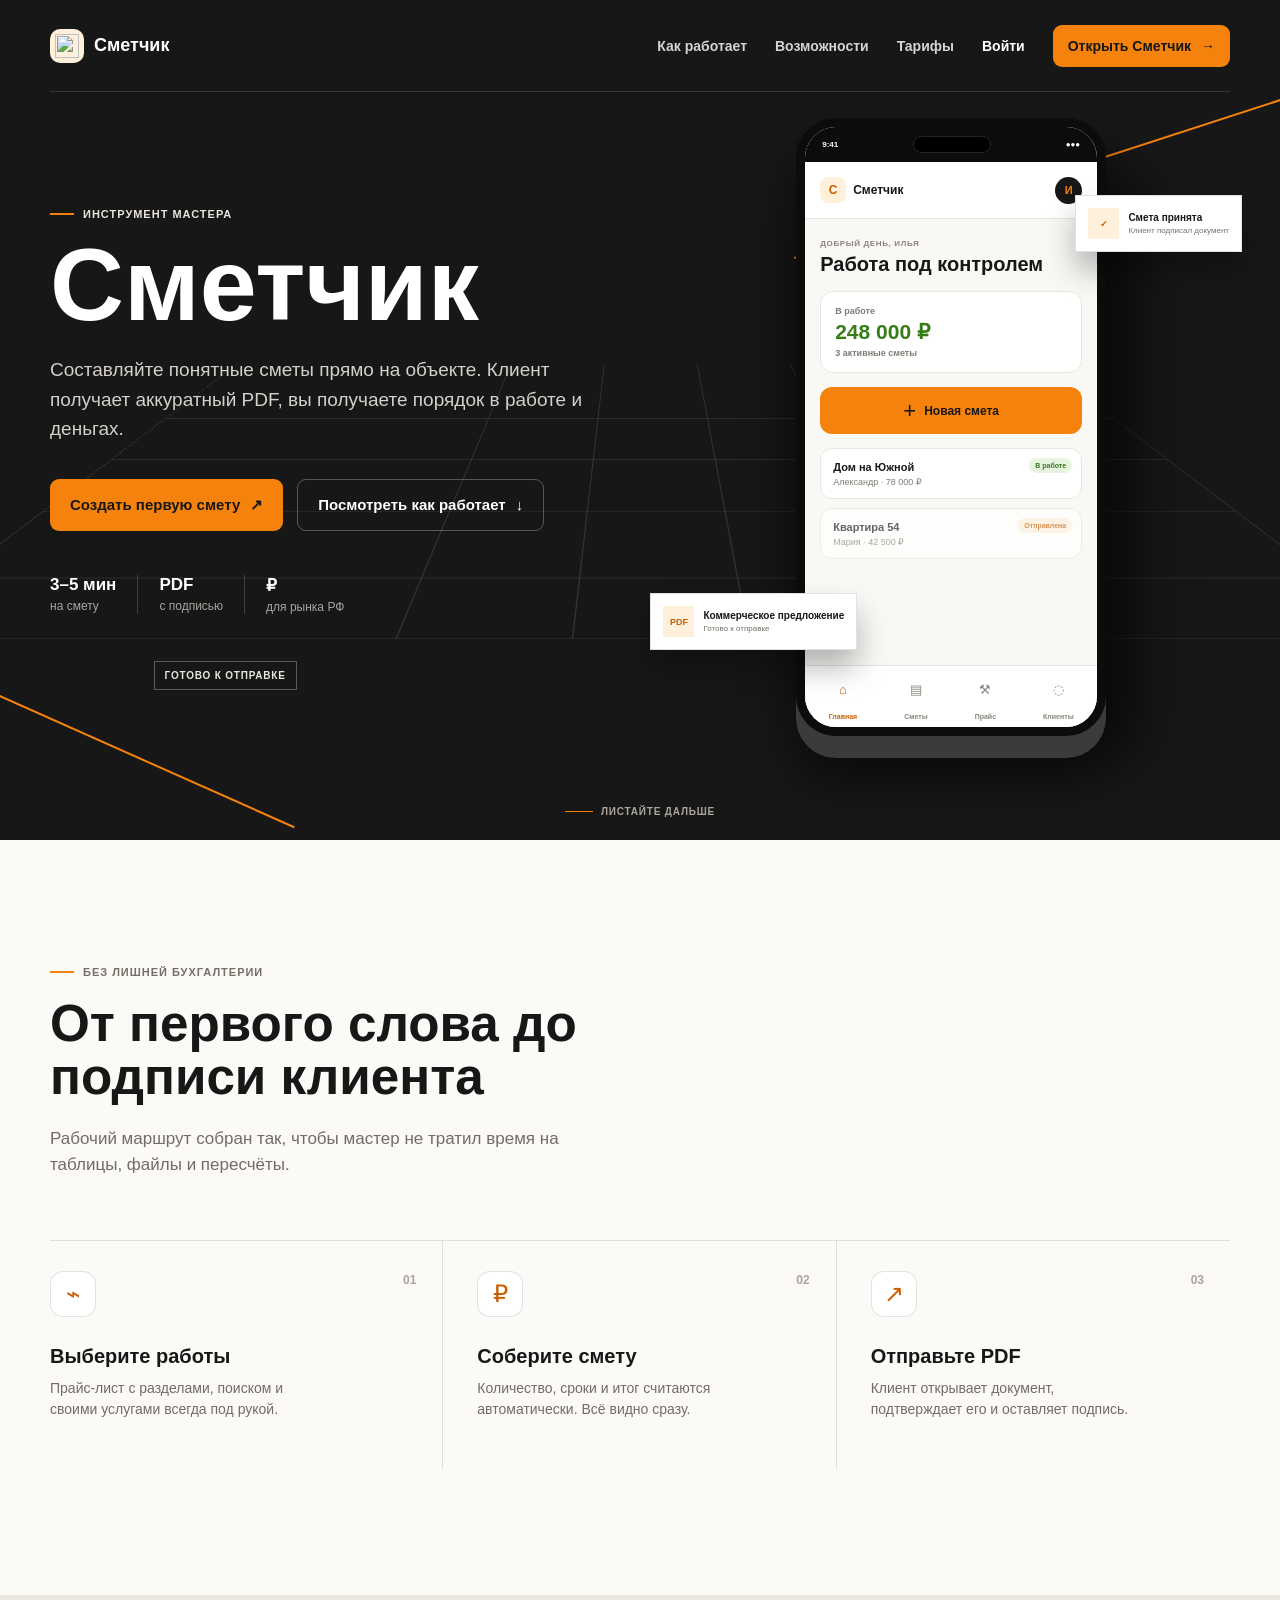
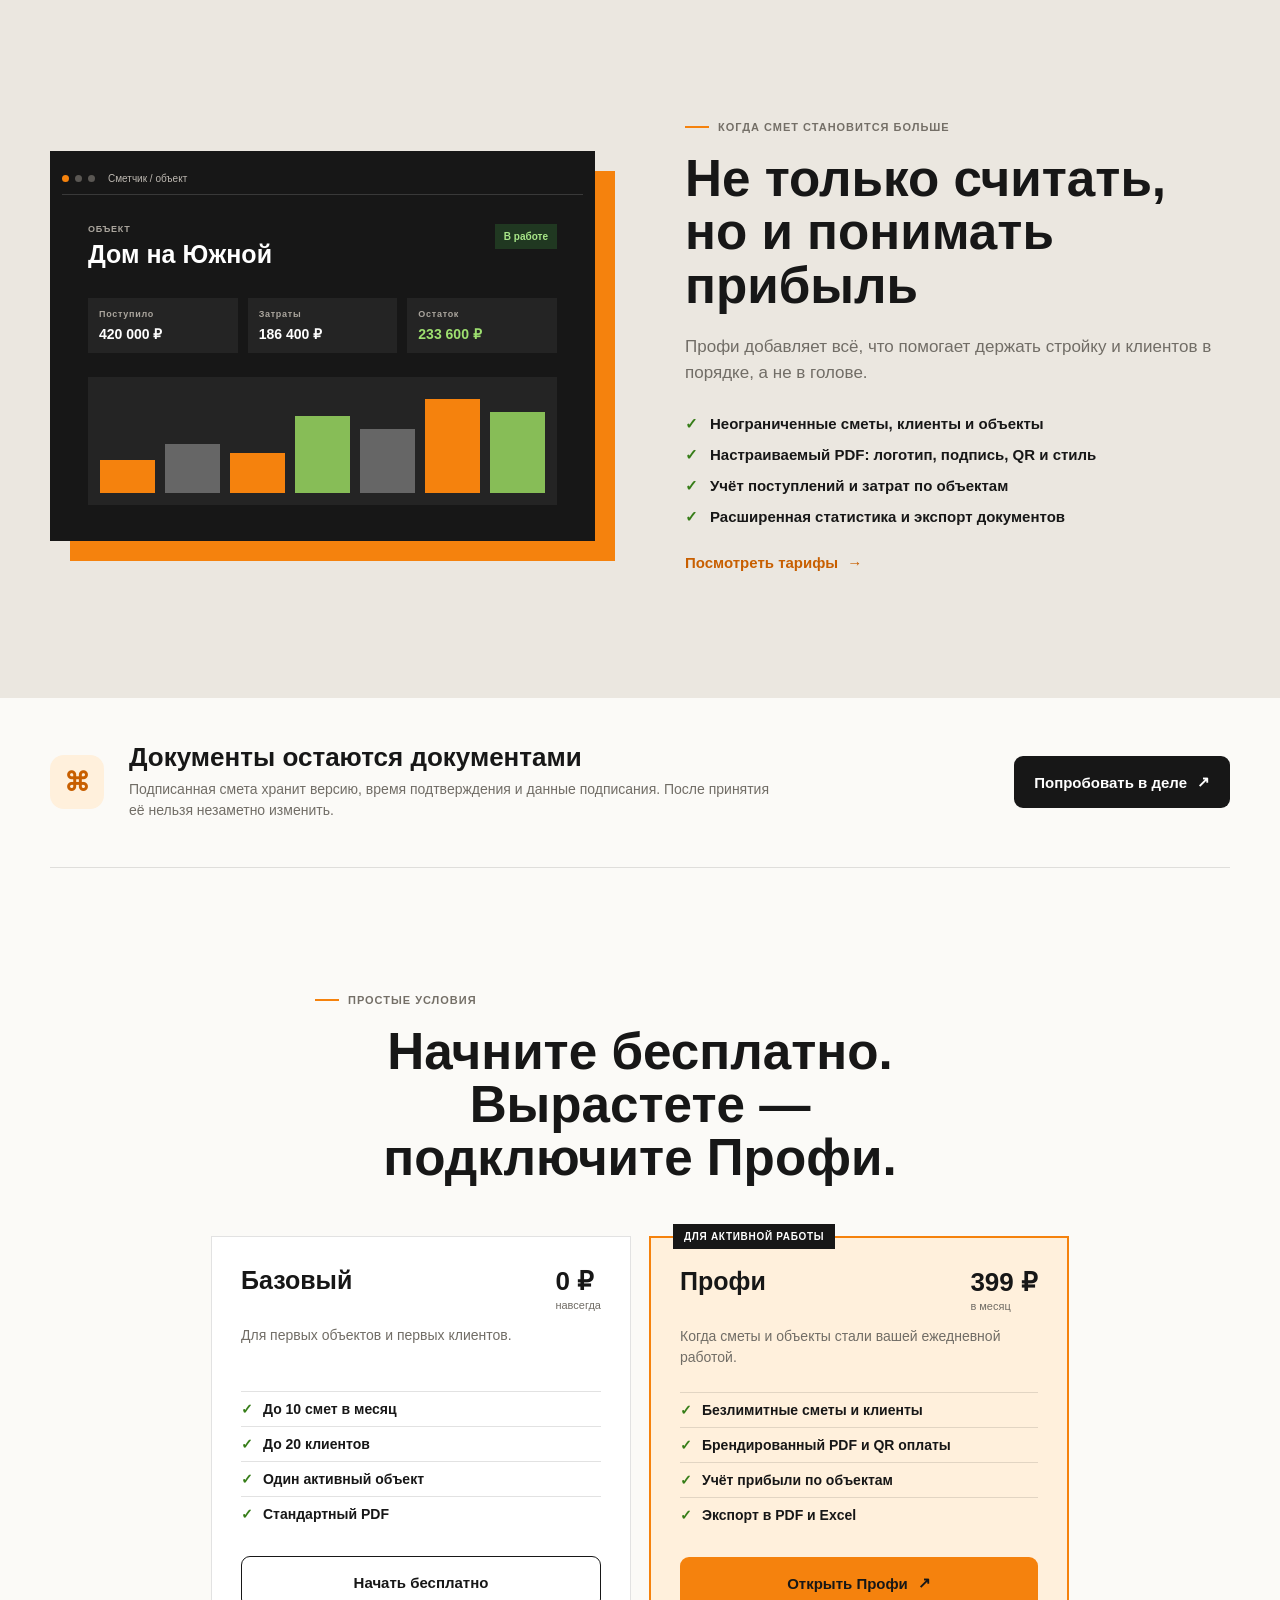
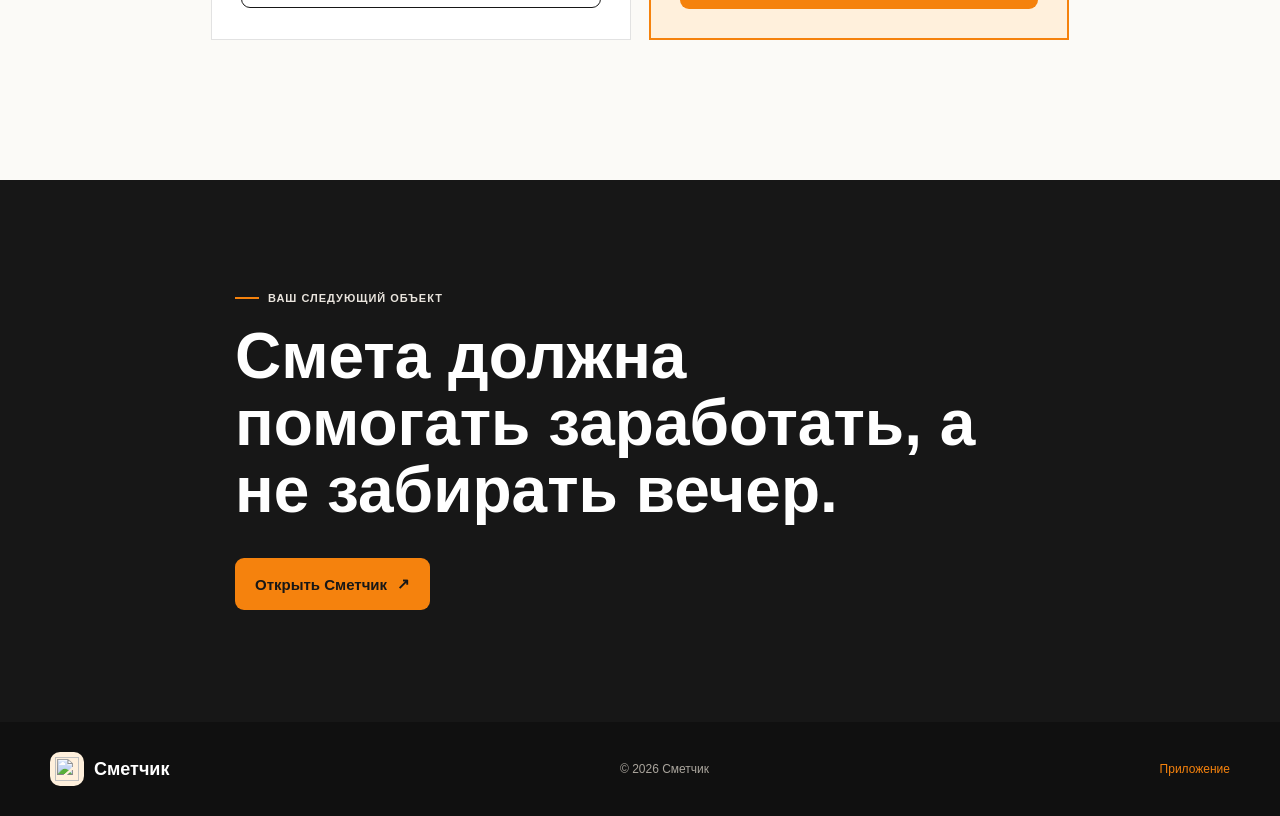
==== marketing/index.html @ e9ace60b "Добавил админку, промокоды и сайт-витрину" ====
<!DOCTYPE html>
<html lang="ru">
  <head>
    <meta charset="utf-8">
    <meta name="viewport" content="width=device-width, initial-scale=1">
    <meta
      name="description"
      content="Сметчик - быстрые профессиональные сметы для мастеров и строительных команд."
    >
    <meta name="theme-color" content="#171717">
    <title>Сметчик - смета за пару минут</title>
    <link
      rel="icon"
      href="assets/brand/smetchik_icon.svg"
      type="image/svg+xml"
    >
    <link rel="stylesheet" href="styles.css">
  </head>
  <body>
    <main>
      <section class="hero" id="top">
        <nav class="nav container" aria-label="Основная навигация">
          <a class="brand" href="#top" aria-label="Сметчик">
            <span class="brand-mark"
              ><img src="assets/brand/smetchik_icon.svg" alt=""
            ></span>
            <span>Сметчик</span>
          </a>
          <button
            class="menu-button"
            type="button"
            aria-expanded="false"
            aria-controls="nav-links"
          >
            <span></span><span></span>
            <span class="visually-hidden">Открыть меню</span>
          </button>
          <div class="nav-links" id="nav-links">
            <a href="#workflow">Как работает</a>
            <a href="#pro">Возможности</a>
            <a href="#tariffs">Тарифы</a>
            <a class="nav-login" href="https://smetchik.pages.dev">Войти</a>
            <a class="nav-cta" href="https://smetchik.pages.dev"
              >Открыть Сметчик <span aria-hidden="true">→</span></a
            >
          </div>
        </nav>

        <div class="hero-scene" aria-hidden="true">
          <div class="scene-grid"></div>
          <div class="measure-line measure-line-one"></div>
          <div class="measure-line measure-line-two"></div>
          <div class="scene-label label-one">объект · 12:40</div>
          <div class="scene-label label-two">готово к отправке</div>
        </div>

        <div class="container hero-content">
          <div class="hero-copy reveal">
            <p class="eyebrow"><span></span> Инструмент мастера</p>
            <h1>Сметчик</h1>
            <p class="hero-lead">
              Составляйте понятные сметы прямо на объекте. Клиент получает
              аккуратный PDF, вы получаете порядок в работе и деньгах.
            </p>
            <div class="hero-actions">
              <a class="button button-primary" href="https://smetchik.pages.dev"
                >Создать первую смету <span aria-hidden="true">↗</span></a
              >
              <a class="button button-quiet" href="#workflow"
                >Посмотреть как работает <span aria-hidden="true">↓</span></a
              >
            </div>
            <div class="hero-proof">
              <div><strong>3–5 мин</strong><span>на смету</span></div>
              <div><strong>PDF</strong><span>с подписью</span></div>
              <div><strong>₽</strong><span>для рынка РФ</span></div>
            </div>
          </div>

          <div class="hero-product reveal" data-depth="8">
            <div class="device-shadow"></div>
            <div class="phone">
              <div class="phone-top">
                <span>9:41</span><span class="phone-island"></span
                ><span>●●●</span>
              </div>
              <div class="app-top">
                <span class="app-logo">С</span><span>Сметчик</span
                ><span class="avatar">И</span>
              </div>
              <div class="app-body">
                <p class="tiny-kicker">ДОБРЫЙ ДЕНЬ, ИЛЬЯ</p>
                <h2>Работа под контролем</h2>
                <div class="dashboard-number">
                  <span>В работе</span><strong>248 000 ₽</strong
                  ><small>3 активные сметы</small>
                </div>
                <div class="new-estimate">
                  <span>+</span><strong>Новая смета</strong>
                </div>
                <div class="estimate-card">
                  <span class="tag tag-work">В работе</span
                  ><strong>Дом на Южной</strong
                  ><small>Александр · 78 000 ₽</small>
                </div>
                <div class="estimate-card muted">
                  <span class="tag tag-sent">Отправлена</span
                  ><strong>Квартира 54</strong><small>Мария · 42 500 ₽</small>
                </div>
              </div>
              <div class="app-nav">
                <span class="active">⌂<small>Главная</small></span
                ><span>▤<small>Сметы</small></span
                ><span>⚒<small>Прайс</small></span
                ><span>◌<small>Клиенты</small></span>
              </div>
            </div>
            <div class="floating-card card-approved">
              <span>✓</span>
              <div>
                <b>Смета принята</b><small>Клиент подписал документ</small>
              </div>
            </div>
            <div class="floating-card card-pdf">
              <span>PDF</span>
              <div>
                <b>Коммерческое предложение</b><small>Готово к отправке</small>
              </div>
            </div>
          </div>
        </div>
        <a class="hero-scroll" href="#workflow"><span></span>Листайте дальше</a>
      </section>

      <section class="workflow section" id="workflow">
        <div class="container">
          <div class="section-head reveal">
            <p class="eyebrow eyebrow-dark">
              <span></span> Без лишней бухгалтерии
            </p>
            <h2>От первого слова до подписи клиента</h2>
            <p>
              Рабочий маршрут собран так, чтобы мастер не тратил время на
              таблицы, файлы и пересчёты.
            </p>
          </div>
          <div class="workflow-grid">
            <article class="workflow-item reveal">
              <span class="step">01</span>
              <span class="workflow-icon">⌁</span>
              <h3>Выберите работы</h3>
              <p>
                Прайс-лист с разделами, поиском и своими услугами всегда под
                рукой.
              </p>
            </article>
            <article class="workflow-item reveal">
              <span class="step">02</span>
              <span class="workflow-icon">₽</span>
              <h3>Соберите смету</h3>
              <p>
                Количество, сроки и итог считаются автоматически. Всё видно
                сразу.
              </p>
            </article>
            <article class="workflow-item reveal">
              <span class="step">03</span>
              <span class="workflow-icon">↗</span>
              <h3>Отправьте PDF</h3>
              <p>
                Клиент открывает документ, подтверждает его и оставляет подпись.
              </p>
            </article>
          </div>
        </div>
      </section>

      <section class="pro section" id="pro">
        <div class="container pro-layout">
          <div class="pro-console reveal">
            <div class="console-bar">
              <i></i><i></i><i></i><span>Сметчик / объект</span>
            </div>
            <div class="console-body">
              <div class="console-title">
                <div><small>ОБЪЕКТ</small><b>Дом на Южной</b></div>
                <span class="status-pill">В работе</span>
              </div>
              <div class="finance-row">
                <div><small>Поступило</small><b>420 000 ₽</b></div>
                <div><small>Затраты</small><b>186 400 ₽</b></div>
                <div><small>Остаток</small><b class="green">233 600 ₽</b></div>
              </div>
              <div class="console-chart">
                <span class="chart-bar-1"></span><span class="chart-bar-2"></span
                ><span class="chart-bar-3"></span><span class="chart-bar-4"></span
                ><span class="chart-bar-5"></span><span class="chart-bar-6"></span
                ><span class="chart-bar-7"></span>
              </div>
            </div>
          </div>
          <div class="pro-copy reveal">
            <p class="eyebrow eyebrow-dark">
              <span></span> Когда смет становится больше
            </p>
            <h2>Не только считать, но и понимать прибыль</h2>
            <p>
              Профи добавляет всё, что помогает держать стройку и клиентов в
              порядке, а не в голове.
            </p>
            <ul class="feature-list">
              <li><span>✓</span> Неограниченные сметы, клиенты и объекты</li>
              <li>
                <span>✓</span> Настраиваемый PDF: логотип, подпись, QR и стиль
              </li>
              <li><span>✓</span> Учёт поступлений и затрат по объектам</li>
              <li>
                <span>✓</span> Расширенная статистика и экспорт документов
              </li>
            </ul>
            <a class="text-link" href="#tariffs"
              >Посмотреть тарифы <span>→</span></a
            >
          </div>
        </div>
      </section>

      <section class="security section">
        <div class="container security-band reveal">
          <div class="security-icon">⌘</div>
          <div>
            <h2>Документы остаются документами</h2>
            <p>
              Подписанная смета хранит версию, время подтверждения и данные
              подписания. После принятия её нельзя незаметно изменить.
            </p>
          </div>
          <a class="button button-dark" href="https://smetchik.pages.dev"
            >Попробовать в деле <span>↗</span></a
          >
        </div>
      </section>

      <section class="tariffs section" id="tariffs">
        <div class="container">
          <div class="section-head center reveal">
            <p class="eyebrow eyebrow-dark"><span></span> Простые условия</p>
            <h2>Начните бесплатно. Вырастете — подключите Профи.</h2>
          </div>
          <div class="tariff-grid">
            <article class="tariff-card reveal">
              <div class="tariff-top">
                <span>Базовый</span><b>0 ₽</b><small>навсегда</small>
              </div>
              <p>Для первых объектов и первых клиентов.</p>
              <ul>
                <li>До 10 смет в месяц</li>
                <li>До 20 клиентов</li>
                <li>Один активный объект</li>
                <li>Стандартный PDF</li>
              </ul>
              <a class="button button-outline" href="https://smetchik.pages.dev"
                >Начать бесплатно</a
              >
            </article>
            <article class="tariff-card tariff-pro reveal">
              <div class="tariff-badge">Для активной работы</div>
              <div class="tariff-top">
                <span>Профи</span><b>399 ₽</b><small>в месяц</small>
              </div>
              <p>Когда сметы и объекты стали вашей ежедневной работой.</p>
              <ul>
                <li>Безлимитные сметы и клиенты</li>
                <li>Брендированный PDF и QR оплаты</li>
                <li>Учёт прибыли по объектам</li>
                <li>Экспорт в PDF и Excel</li>
              </ul>
              <a class="button button-primary" href="https://smetchik.pages.dev"
                >Открыть Профи <span>↗</span></a
              >
            </article>
          </div>
        </div>
      </section>

      <section class="final-cta section">
        <div class="container final-inner reveal">
          <p class="eyebrow"><span></span> Ваш следующий объект</p>
          <h2>Смета должна помогать заработать, а не забирать вечер.</h2>
          <a class="button button-primary" href="https://smetchik.pages.dev"
            >Открыть Сметчик <span>↗</span></a
          >
        </div>
      </section>
    </main>
    <footer class="footer">
      <div class="container footer-inner">
        <a class="brand" href="#top"
          ><span class="brand-mark"
            ><img src="assets/brand/smetchik_icon.svg" alt=""></span
          ><span>Сметчик</span></a
        ><span>© <span id="year"></span> Сметчик</span
        ><a href="https://smetchik.pages.dev">Приложение</a>
      </div>
    </footer>
    <script src="app.js"></script>
  </body>
</html>
---- marketing/styles.css ----
@font-face {
  font-family: Inter;
  src: url("assets/fonts/Inter-Regular.ttf") format("truetype");
  font-weight: 400;
  font-style: normal;
  font-display: swap;
}
@font-face {
  font-family: Inter;
  src: url("assets/fonts/Inter-SemiBold.ttf") format("truetype");
  font-weight: 600;
  font-style: normal;
  font-display: swap;
}
@font-face {
  font-family: Inter;
  src: url("assets/fonts/Inter-ExtraBold.ttf") format("truetype");
  font-weight: 800;
  font-style: normal;
  font-display: swap;
}
@font-face {
  font-family: Inter;
  src: url("assets/fonts/Inter-Black.ttf") format("truetype");
  font-weight: 900;
  font-style: normal;
  font-display: swap;
}
:root {
  --ink: #171717;
  --ink-soft: #272727;
  --orange: #f5820d;
  --orange-deep: #c85f00;
  --sand: #fff0dc;
  --paper: #fbfaf7;
  --line: rgba(23, 23, 23, 0.12);
  --muted: #716d66;
  --green: #367d18;
  --white: #fff;
  --max: 1180px;
}
* {
  box-sizing: border-box;
}
html {
  scroll-behavior: smooth;
}
body {
  margin: 0;
  background: var(--paper);
  color: var(--ink);
  font-family: Inter, Arial, sans-serif;
  letter-spacing: 0;
}
a {
  color: inherit;
  text-decoration: none;
}
button {
  font: inherit;
}
.container {
  width: min(calc(100% - 48px), var(--max));
  margin: 0 auto;
}
.hero {
  position: relative;
  min-height: 840px;
  overflow: hidden;
  background: var(--ink);
  color: var(--white);
  isolation: isolate;
}
.nav {
  height: 92px;
  display: flex;
  align-items: center;
  justify-content: space-between;
  position: relative;
  z-index: 5;
  border-bottom: 1px solid rgba(255, 255, 255, 0.14);
}
.brand {
  display: flex;
  align-items: center;
  gap: 10px;
  font-weight: 800;
  font-size: 18px;
}
.brand-mark {
  display: grid;
  place-items: center;
  width: 34px;
  height: 34px;
  background: var(--sand);
  border-radius: 10px;
}
.brand-mark img {
  width: 24px;
  height: 24px;
}
.nav-links {
  display: flex;
  align-items: center;
  gap: 28px;
  font-size: 14px;
  font-weight: 600;
  color: #d6d4d0;
}
.nav-links > a:not(.nav-cta):not(.nav-login) {
  transition: color 0.2s;
}
.nav-links > a:not(.nav-cta):not(.nav-login):hover {
  color: var(--orange);
}
.nav-login {
  color: var(--white);
}
.nav-cta,
.button {
  display: inline-flex;
  align-items: center;
  justify-content: center;
  gap: 10px;
  border-radius: 9px;
  font-weight: 800;
  transition:
    transform 0.2s ease,
    background-color 0.2s ease,
    color 0.2s ease;
}
.nav-cta {
  min-height: 42px;
  padding: 0 15px;
  background: var(--orange);
  color: var(--ink);
}
.nav-cta:hover,
.button:hover {
  transform: translateY(-2px);
}
.menu-button {
  display: none;
  background: transparent;
  border: 0;
  color: #fff;
  padding: 8px;
}
.menu-button span:not(.visually-hidden) {
  display: block;
  width: 22px;
  height: 2px;
  margin: 5px;
  background: #fff;
}
.hero-scene {
  position: absolute;
  inset: 92px 0 0;
  overflow: hidden;
  pointer-events: none;
}
.scene-grid {
  position: absolute;
  inset: 12% 8%;
  border: 1px solid rgba(255, 255, 255, 0.12);
  transform: perspective(800px) rotateX(63deg) translateY(-3%);
}
.scene-grid:before,
.scene-grid:after {
  position: absolute;
  content: "";
  background: rgba(255, 255, 255, 0.12);
}
.scene-grid:before {
  top: 0;
  bottom: 0;
  left: 34%;
  width: 1px;
  box-shadow:
    124px 0 0 rgba(255, 255, 255, 0.12),
    248px 0 0 rgba(255, 255, 255, 0.12),
    372px 0 0 rgba(255, 255, 255, 0.12),
    496px 0 0 rgba(255, 255, 255, 0.12);
}
.scene-grid:after {
  top: 32%;
  right: 0;
  left: 0;
  height: 1px;
  box-shadow:
    0 104px 0 rgba(255, 255, 255, 0.12),
    0 208px 0 rgba(255, 255, 255, 0.12),
    0 312px 0 rgba(255, 255, 255, 0.12);
}
.measure-line {
  position: absolute;
  background: var(--orange);
  height: 2px;
  transform-origin: left center;
}
.measure-line-one {
  top: 22%;
  right: -5%;
  width: 43%;
  transform: rotate(-18deg);
}
.measure-line-two {
  bottom: 26%;
  left: -9%;
  width: 35%;
  transform: rotate(24deg);
}
.scene-label {
  position: absolute;
  border: 1px solid rgba(255, 255, 255, 0.28);
  font-size: 10px;
  font-weight: 800;
  text-transform: uppercase;
  letter-spacing: 0.08em;
  color: #e9e6df;
  padding: 8px 10px;
}
.label-one {
  top: 18%;
  right: 16%;
}
.label-two {
  bottom: 20%;
  left: 12%;
}
.hero-content {
  min-height: 670px;
  display: grid;
  grid-template-columns: 1.02fr 0.98fr;
  gap: 42px;
  align-items: center;
  position: relative;
  z-index: 2;
}
.hero-copy {
  padding: 68px 0 100px;
}
.eyebrow {
  display: flex;
  align-items: center;
  gap: 9px;
  margin: 0 0 19px;
  text-transform: uppercase;
  font-weight: 800;
  letter-spacing: 0.09em;
  font-size: 11px;
  color: #e9e4dd;
}
.eyebrow span {
  display: block;
  width: 24px;
  height: 2px;
  background: var(--orange);
}
.hero h1 {
  font-size: clamp(58px, 8vw, 112px);
  line-height: 0.9;
  letter-spacing: 0;
  margin: 0 0 24px;
  font-weight: 900;
}
.hero-lead {
  max-width: 548px;
  color: #d4d0ca;
  line-height: 1.55;
  font-size: 19px;
  margin: 0;
}
.hero-actions {
  display: flex;
  flex-wrap: wrap;
  gap: 14px;
  margin: 35px 0 44px;
}
.button {
  min-height: 52px;
  padding: 0 20px;
  font-size: 15px;
}
.button-primary {
  background: var(--orange);
  color: var(--ink);
}
.button-quiet {
  border: 1px solid rgba(255, 255, 255, 0.28);
  color: #fff;
}
.hero-proof {
  display: flex;
  gap: 0;
}
.hero-proof > div {
  padding: 0 21px;
  border-left: 1px solid rgba(255, 255, 255, 0.18);
  display: flex;
  flex-direction: column;
  gap: 4px;
}
.hero-proof > div:first-child {
  padding-left: 0;
  border: 0;
}
.hero-proof strong {
  font-size: 17px;
}
.hero-proof span {
  font-size: 12px;
  color: #a9a59f;
}
.hero-product {
  position: relative;
  align-self: center;
  height: 630px;
  display: grid;
  place-items: center;
  transform: rotate(-3deg);
}
.device-shadow {
  position: absolute;
  width: 320px;
  height: 580px;
  background: #000;
  filter: blur(30px);
  opacity: 0.5;
  transform: translate(28px, 34px);
}
.phone {
  position: relative;
  width: 310px;
  height: 618px;
  overflow: hidden;
  background: #f9f8f5;
  border: 9px solid #0c0c0c;
  border-radius: 40px;
  box-shadow:
    0 22px 0 #3b3b3b,
    0 42px 55px rgba(0, 0, 0, 0.48);
  color: var(--ink);
  z-index: 1;
}
.phone-top {
  height: 35px;
  background: #0c0c0c;
  color: #fff;
  display: flex;
  justify-content: space-between;
  align-items: center;
  padding: 0 17px;
  font-size: 8px;
  font-weight: 800;
}
.phone-island {
  width: 78px;
  height: 17px;
  border-radius: 50px;
  background: #000;
  border: 1px solid #262626;
}
.app-top {
  height: 57px;
  display: flex;
  align-items: center;
  gap: 7px;
  padding: 0 15px;
  background: #fff;
  border-bottom: 1px solid #e7e4df;
  font-size: 12px;
  font-weight: 800;
}
.app-logo {
  display: grid;
  place-items: center;
  width: 26px;
  height: 26px;
  border-radius: 8px;
  background: var(--sand);
  color: var(--orange-deep);
}
.avatar {
  margin-left: auto;
  display: grid;
  place-items: center;
  width: 27px;
  height: 27px;
  border-radius: 50%;
  background: var(--ink);
  color: var(--orange);
  font-size: 11px;
}
.app-body {
  padding: 20px 15px;
}
.tiny-kicker {
  color: #8a867d;
  font-size: 8px;
  font-weight: 800;
  letter-spacing: 0.08em;
  margin: 0 0 6px;
}
.app-body h2 {
  font-size: 20px;
  line-height: 1.05;
  margin: 0 0 16px;
}
.dashboard-number {
  padding: 14px;
  border-radius: 13px;
  background: #fff;
  border: 1px solid #e8e4de;
  display: grid;
  gap: 4px;
}
.dashboard-number span,
.dashboard-number small {
  font-size: 9px;
  color: #7f7b74;
  font-weight: 600;
}
.dashboard-number strong {
  font-size: 21px;
  color: var(--green);
}
.new-estimate {
  height: 47px;
  display: flex;
  align-items: center;
  justify-content: center;
  gap: 8px;
  margin: 14px 0;
  background: var(--orange);
  border-radius: 12px;
  font-size: 12px;
}
.new-estimate span {
  font-size: 22px;
  font-weight: 400;
}
.estimate-card {
  position: relative;
  padding: 12px 12px 11px;
  border: 1px solid #e9e5df;
  background: #fff;
  border-radius: 12px;
  margin-top: 9px;
  display: grid;
  gap: 4px;
}
.estimate-card strong {
  font-size: 11px;
}
.estimate-card small {
  font-size: 9px;
  color: #817c75;
}
.estimate-card.muted {
  opacity: 0.66;
}
.tag {
  position: absolute;
  right: 9px;
  top: 9px;
  border-radius: 99px;
  padding: 4px 6px;
  font-size: 7px;
  font-weight: 800;
}
.tag-work {
  background: #e7f4df;
  color: #39731e;
}
.tag-sent {
  background: var(--sand);
  color: var(--orange-deep);
}
.app-nav {
  position: absolute;
  inset: auto 0 0;
  height: 62px;
  background: #fff;
  border-top: 1px solid #e7e3dd;
  display: flex;
  justify-content: space-around;
  padding-top: 9px;
}
.app-nav span {
  display: grid;
  place-items: center;
  gap: 2px;
  color: #89857e;
  font-size: 13px;
}
.app-nav small {
  font-size: 7px;
  font-weight: 800;
}
.app-nav .active {
  color: var(--orange-deep);
}
.floating-card {
  position: absolute;
  z-index: 2;
  display: flex;
  gap: 9px;
  align-items: center;
  background: #fff;
  color: var(--ink);
  border: 1px solid rgba(23, 23, 23, 0.13);
  padding: 12px;
  box-shadow: 0 18px 30px rgba(0, 0, 0, 0.28);
}
.floating-card span {
  display: grid;
  place-items: center;
  width: 31px;
  height: 31px;
  background: var(--sand);
  color: var(--orange-deep);
  font-size: 9px;
  font-weight: 900;
}
.floating-card b,
.floating-card small {
  display: block;
}
.floating-card b {
  font-size: 10px;
}
.floating-card small {
  margin-top: 3px;
  color: #777169;
  font-size: 8px;
}
.card-approved {
  right: -12px;
  top: 83px;
}
.card-pdf {
  left: -22px;
  bottom: 92px;
}
.hero-scroll {
  position: absolute;
  left: 50%;
  bottom: 23px;
  transform: translateX(-50%);
  z-index: 3;
  display: flex;
  align-items: center;
  gap: 8px;
  color: #aaa59d;
  text-transform: uppercase;
  letter-spacing: 0.08em;
  font-size: 10px;
  font-weight: 800;
}
.hero-scroll span {
  width: 28px;
  height: 1px;
  background: var(--orange);
}
.section {
  padding: 126px 0;
}
.workflow {
  background: var(--paper);
}
.section-head {
  max-width: 650px;
}
.section-head.center {
  text-align: center;
  margin: 0 auto;
}
.eyebrow-dark {
  color: #746f67;
}
.section h2 {
  margin: 0;
  font-size: clamp(34px, 4vw, 56px);
  line-height: 1.04;
  font-weight: 900;
}
.section-head > p:last-child {
  max-width: 570px;
  color: var(--muted);
  line-height: 1.55;
  font-size: 17px;
  margin: 22px 0 0;
}
.workflow-grid {
  display: grid;
  grid-template-columns: repeat(3, 1fr);
  border-top: 1px solid var(--line);
  margin-top: 62px;
}
.workflow-item {
  position: relative;
  padding: 30px 34px 8px 0;
  min-height: 228px;
  border-right: 1px solid var(--line);
}
.workflow-item + .workflow-item {
  padding-left: 34px;
}
.workflow-item:last-child {
  border-right: 0;
}
.step {
  position: absolute;
  top: 32px;
  right: 26px;
  color: #aaa49b;
  font-size: 12px;
  font-weight: 800;
}
.workflow-icon {
  display: grid;
  place-items: center;
  width: 46px;
  height: 46px;
  border: 1px solid var(--line);
  background: #fff;
  color: var(--orange-deep);
  font-size: 24px;
  border-radius: 13px;
}
.workflow-item h3 {
  font-size: 20px;
  margin: 28px 0 10px;
}
.workflow-item p {
  margin: 0;
  color: var(--muted);
  line-height: 1.5;
  font-size: 14px;
  max-width: 260px;
}
.pro {
  background: #ebe7e0;
  overflow: hidden;
}
.pro-layout {
  display: grid;
  grid-template-columns: 1fr 1fr;
  gap: 90px;
  align-items: center;
}
.pro-console {
  background: var(--ink);
  padding: 12px;
  box-shadow: 20px 20px 0 var(--orange);
  transform: rotate(2.2deg);
}
.console-bar {
  height: 32px;
  display: flex;
  align-items: center;
  gap: 6px;
  color: #bdb8b1;
  font-size: 10px;
  border-bottom: 1px solid #393939;
}
.console-bar i {
  width: 7px;
  height: 7px;
  border-radius: 50%;
  background: #5a5753;
}
.console-bar i:first-child {
  background: var(--orange);
}
.console-bar span {
  margin-left: 7px;
}
.console-body {
  padding: 29px 26px 24px;
}
.console-title {
  display: flex;
  justify-content: space-between;
  align-items: flex-start;
  color: white;
}
.console-title div {
  display: grid;
  gap: 6px;
}
.console-title small,
.finance-row small {
  color: #aaa59d;
  font-size: 9px;
  font-weight: 800;
  letter-spacing: 0.08em;
}
.console-title b {
  font-size: 25px;
}
.status-pill {
  padding: 7px 9px;
  background: #203821;
  color: #a8e688;
  font-size: 10px;
  font-weight: 800;
}
.finance-row {
  display: grid;
  grid-template-columns: repeat(3, 1fr);
  gap: 10px;
  margin: 29px 0 24px;
}
.finance-row div {
  display: grid;
  gap: 7px;
  padding: 11px;
  background: #242424;
}
.finance-row b {
  color: #fff;
  font-size: 14px;
}
.finance-row .green {
  color: #9ee070;
}
.console-chart {
  height: 128px;
  display: flex;
  gap: 10px;
  align-items: end;
  padding: 12px;
  background: #242424;
}
.console-chart span {
  flex: 1;
  background: var(--orange);
}
.console-chart span:nth-child(2),
.console-chart span:nth-child(5) {
  background: #666;
}
.console-chart span:nth-child(4),
.console-chart span:nth-child(7) {
  background: #87bd57;
}
.console-chart .chart-bar-1 { height: 32%; }
.console-chart .chart-bar-2 { height: 48%; }
.console-chart .chart-bar-3 { height: 39%; }
.console-chart .chart-bar-4 { height: 74%; }
.console-chart .chart-bar-5 { height: 62%; }
.console-chart .chart-bar-6 { height: 91%; }
.console-chart .chart-bar-7 { height: 78%; }
.pro-copy p:not(.eyebrow) {
  color: var(--muted);
  font-size: 17px;
  line-height: 1.55;
  margin: 22px 0;
}
.feature-list {
  list-style: none;
  padding: 0;
  margin: 28px 0;
}
.feature-list li {
  display: flex;
  gap: 12px;
  align-items: start;
  margin: 13px 0;
  font-size: 15px;
  font-weight: 600;
}
.feature-list span {
  color: var(--green);
  font-weight: 900;
}
.text-link {
  display: inline-flex;
  gap: 9px;
  color: var(--orange-deep);
  font-weight: 800;
  font-size: 15px;
}
.security {
  padding: 0;
  background: var(--paper);
}
.security-band {
  display: grid;
  grid-template-columns: auto 1fr auto;
  align-items: center;
  gap: 25px;
  padding: 46px 0;
  border-bottom: 1px solid var(--line);
}
.security-icon {
  display: grid;
  place-items: center;
  width: 54px;
  height: 54px;
  border-radius: 14px;
  background: var(--sand);
  color: var(--orange-deep);
  font-size: 26px;
  font-weight: 900;
}
.security h2 {
  font-size: 26px;
}
.security p {
  max-width: 640px;
  margin: 8px 0 0;
  color: var(--muted);
  font-size: 14px;
  line-height: 1.5;
}
.button-dark {
  background: var(--ink);
  color: #fff;
  white-space: nowrap;
}
.tariffs {
  padding-bottom: 140px;
}
.tariff-grid {
  display: grid;
  grid-template-columns: repeat(2, minmax(0, 420px));
  justify-content: center;
  gap: 18px;
  margin-top: 52px;
}
.tariff-card {
  position: relative;
  padding: 29px;
  background: #fff;
  border: 1px solid var(--line);
}
.tariff-pro {
  background: var(--sand);
  border: 2px solid var(--orange);
}
.tariff-badge {
  position: absolute;
  top: -14px;
  left: 22px;
  background: var(--ink);
  color: #fff;
  padding: 7px 11px;
  font-size: 10px;
  text-transform: uppercase;
  letter-spacing: 0.07em;
  font-weight: 800;
}
.tariff-top {
  display: grid;
  grid-template-columns: 1fr auto;
  gap: 2px;
  margin-bottom: 14px;
}
.tariff-top span {
  font-size: 25px;
  font-weight: 900;
}
.tariff-top b {
  font-size: 26px;
}
.tariff-top small {
  grid-column: 2;
  color: var(--muted);
  font-size: 11px;
}
.tariff-card > p {
  color: var(--muted);
  line-height: 1.45;
  font-size: 14px;
  min-height: 41px;
}
.tariff-card ul {
  list-style: none;
  padding: 0;
  margin: 25px 0;
}
.tariff-card li {
  padding: 9px 0;
  border-top: 1px solid var(--line);
  font-size: 14px;
  font-weight: 600;
}
.tariff-card li:before {
  content: "✓";
  color: var(--green);
  font-weight: 900;
  margin-right: 10px;
}
.button-outline {
  border: 1px solid var(--ink);
  color: var(--ink);
  width: 100%;
}
.tariff-card .button-primary {
  width: 100%;
}
.final-cta {
  background: var(--ink);
  color: #fff;
  padding: 112px 0;
}
.final-inner {
  max-width: 810px;
}
.final-cta h2 {
  max-width: 750px;
  font-size: clamp(40px, 5vw, 72px);
  margin-bottom: 35px;
}
.footer {
  background: #101010;
  color: #aaa59d;
  padding: 30px 0;
}
.footer-inner {
  display: flex;
  justify-content: space-between;
  align-items: center;
  font-size: 12px;
}
.footer .brand {
  color: #fff;
}
.footer a:last-child {
  color: var(--orange);
}
.reveal {
  opacity: 0;
  transform: translateY(25px);
  transition:
    opacity 0.6s ease,
    transform 0.6s ease;
}
.reveal.is-visible {
  opacity: 1;
  transform: translateY(0);
}
.hero .reveal {
  transition-delay: 0.12s;
}
.visually-hidden {
  position: absolute !important;
  width: 1px;
  height: 1px;
  padding: 0;
  margin: -1px;
  overflow: hidden;
  clip: rect(0, 0, 0, 0);
  white-space: nowrap;
  border: 0;
}
@media (max-width: 900px) {
  .hero {
    min-height: 940px;
  }
  .nav-links {
    gap: 16px;
  }
  .nav-links > a:not(.nav-cta):not(.nav-login) {
    display: none;
  }
  .hero-content {
    grid-template-columns: 1fr;
    gap: 0;
    padding-top: 28px;
  }
  .hero-copy {
    padding: 40px 0 0;
  }
  .hero-product {
    height: 520px;
    transform: rotate(-2deg) scale(0.86);
    transform-origin: top center;
  }
  .hero-scroll {
    display: none;
  }
  .pro-layout {
    grid-template-columns: 1fr;
    gap: 65px;
  }
  .pro-console {
    max-width: 600px;
  }
  .security-band {
    grid-template-columns: auto 1fr;
  }
  .security-band .button {
    grid-column: 2;
  }
  .section {
    padding: 96px 0;
  }
}
@media (max-width: 620px) {
  .container {
    width: min(calc(100% - 32px), var(--max));
  }
  .hero {
    min-height: 850px;
  }
  .nav {
    height: 73px;
  }
  .menu-button {
    display: block;
    z-index: 5;
  }
  .nav-links {
    display: none;
    position: absolute;
    top: 62px;
    right: 0;
    left: 0;
    padding: 18px;
    background: #222;
    border: 1px solid #444;
    align-items: stretch;
    flex-direction: column;
    gap: 14px;
  }
  .nav-links.is-open {
    display: flex;
  }
  .nav-links > a:not(.nav-cta):not(.nav-login) {
    display: block;
  }
  .nav-cta {
    justify-content: center;
  }
  .hero-scene {
    inset: 73px 0 0;
  }
  .scene-label {
    display: none;
  }
  .hero-copy {
    padding-top: 40px;
  }
  .hero h1 {
    font-size: 60px;
  }
  .hero-lead {
    font-size: 16px;
  }
  .hero-actions {
    margin: 28px 0;
  }
  .button {
    width: 100%;
    min-height: 50px;
  }
  .hero-proof > div {
    padding: 0 12px;
  }
  .hero-proof strong {
    font-size: 15px;
  }
  .hero-proof span {
    font-size: 10px;
  }
  .hero-product {
    height: 445px;
    transform: rotate(-2deg) scale(0.67);
    transform-origin: top center;
    margin-bottom: -70px;
  }
  .workflow-grid {
    grid-template-columns: 1fr;
    margin-top: 36px;
  }
  .workflow-item,
  .workflow-item + .workflow-item {
    border-right: 0;
    border-bottom: 1px solid var(--line);
    padding: 25px 35px 25px 0;
    min-height: auto;
  }
  .workflow-item:last-child {
    border-bottom: 0;
  }
  .workflow-item h3 {
    margin: 18px 0 8px;
  }
  .section h2 {
    font-size: 35px;
  }
  .section {
    padding: 74px 0;
  }
  .pro-layout {
    gap: 50px;
  }
  .pro-console {
    margin-right: 16px;
    box-shadow: 13px 13px 0 var(--orange);
  }
  .console-body {
    padding: 20px 16px;
  }
  .console-title b {
    font-size: 20px;
  }
  .finance-row {
    gap: 6px;
  }
  .finance-row div {
    padding: 8px;
  }
  .finance-row b {
    font-size: 11px;
  }
  .security-band {
    display: flex;
    align-items: flex-start;
    flex-direction: column;
    gap: 17px;
    padding: 35px 0;
  }
  .security h2 {
    font-size: 24px;
  }
  .tariff-grid {
    grid-template-columns: 1fr;
    margin-top: 38px;
  }
  .tariff-card {
    padding: 24px;
  }
  .footer-inner {
    align-items: flex-start;
    gap: 14px;
    flex-direction: column;
  }
  .final-cta {
    padding: 78px 0;
  }
  .final-cta h2 {
    font-size: 40px;
  }
  .card-approved {
    right: -39px;
  }
  .card-pdf {
    left: -42px;
  }
}
@media (prefers-reduced-motion: reduce) {
  html {
    scroll-behavior: auto;
  }
  .reveal {
    opacity: 1;
    transform: none;
    transition: none;
  }
  .button,
  .nav-cta {
    transition: none;
  }
}
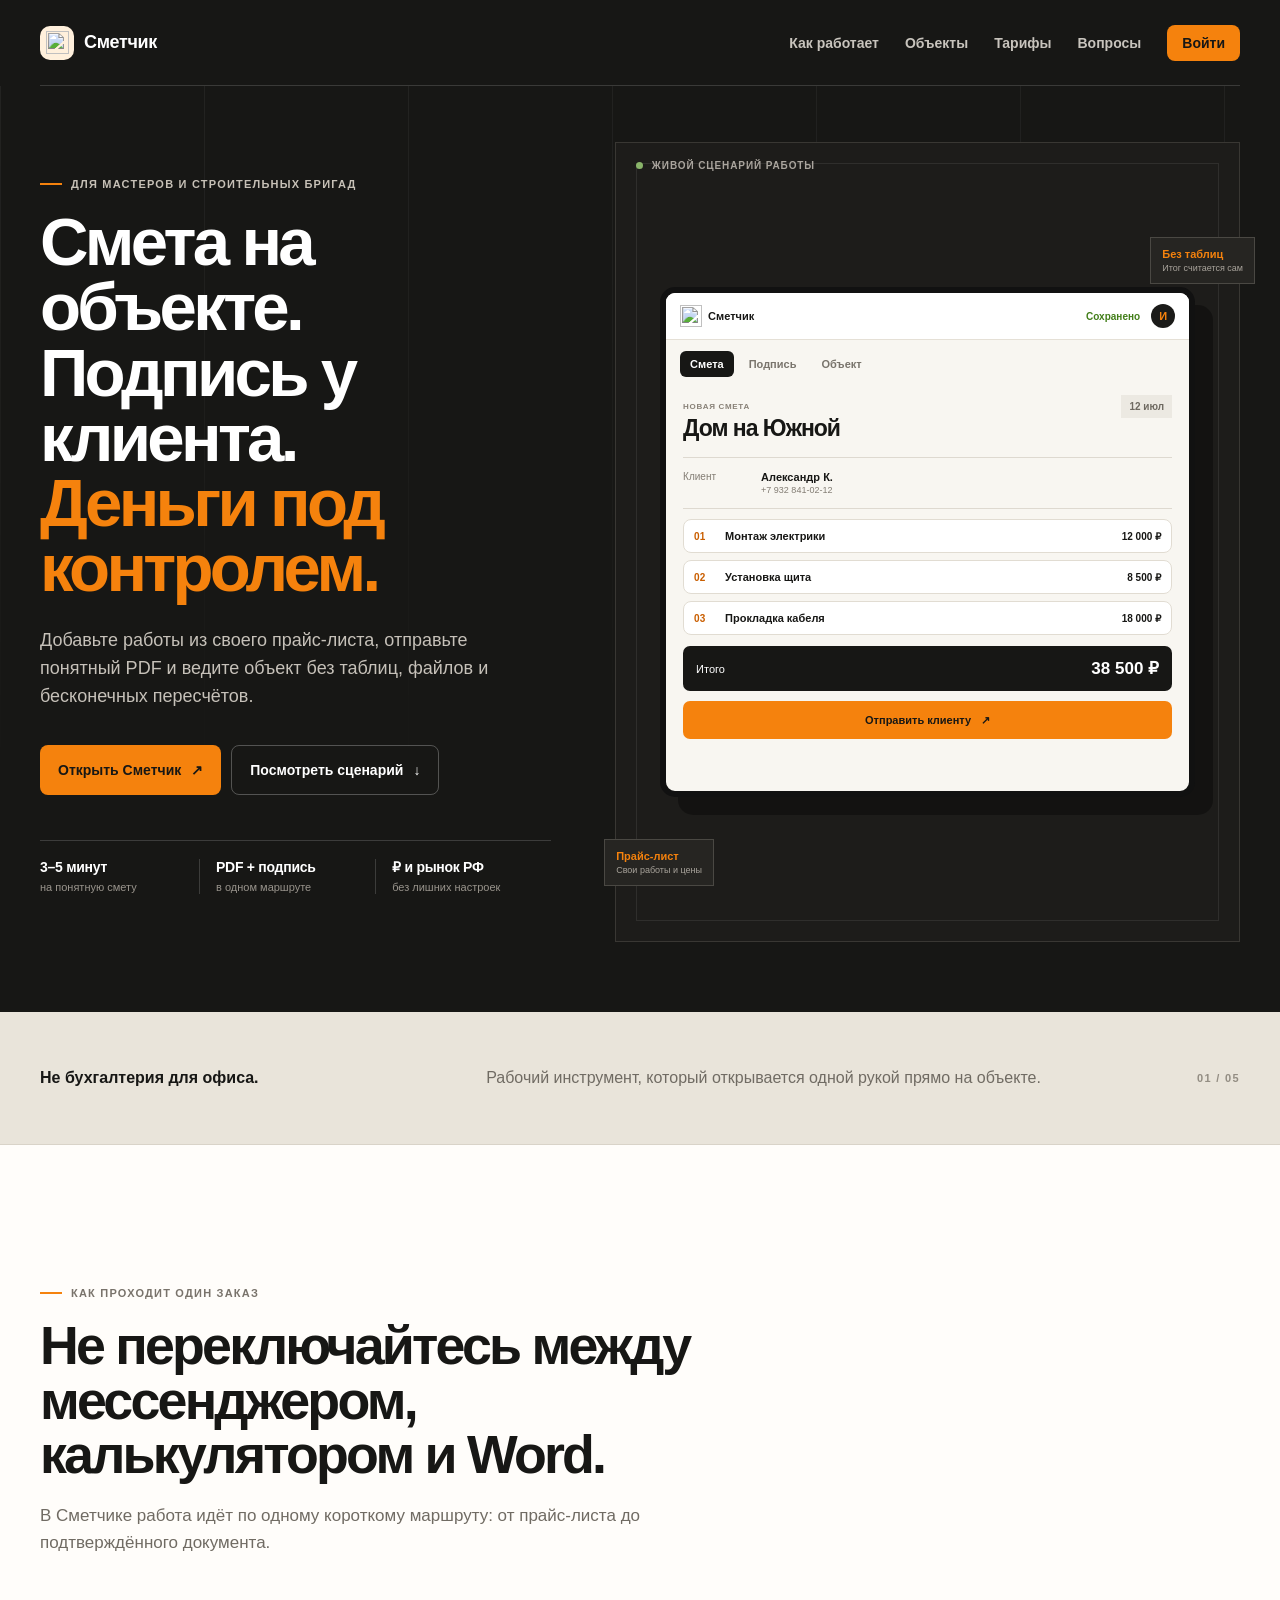
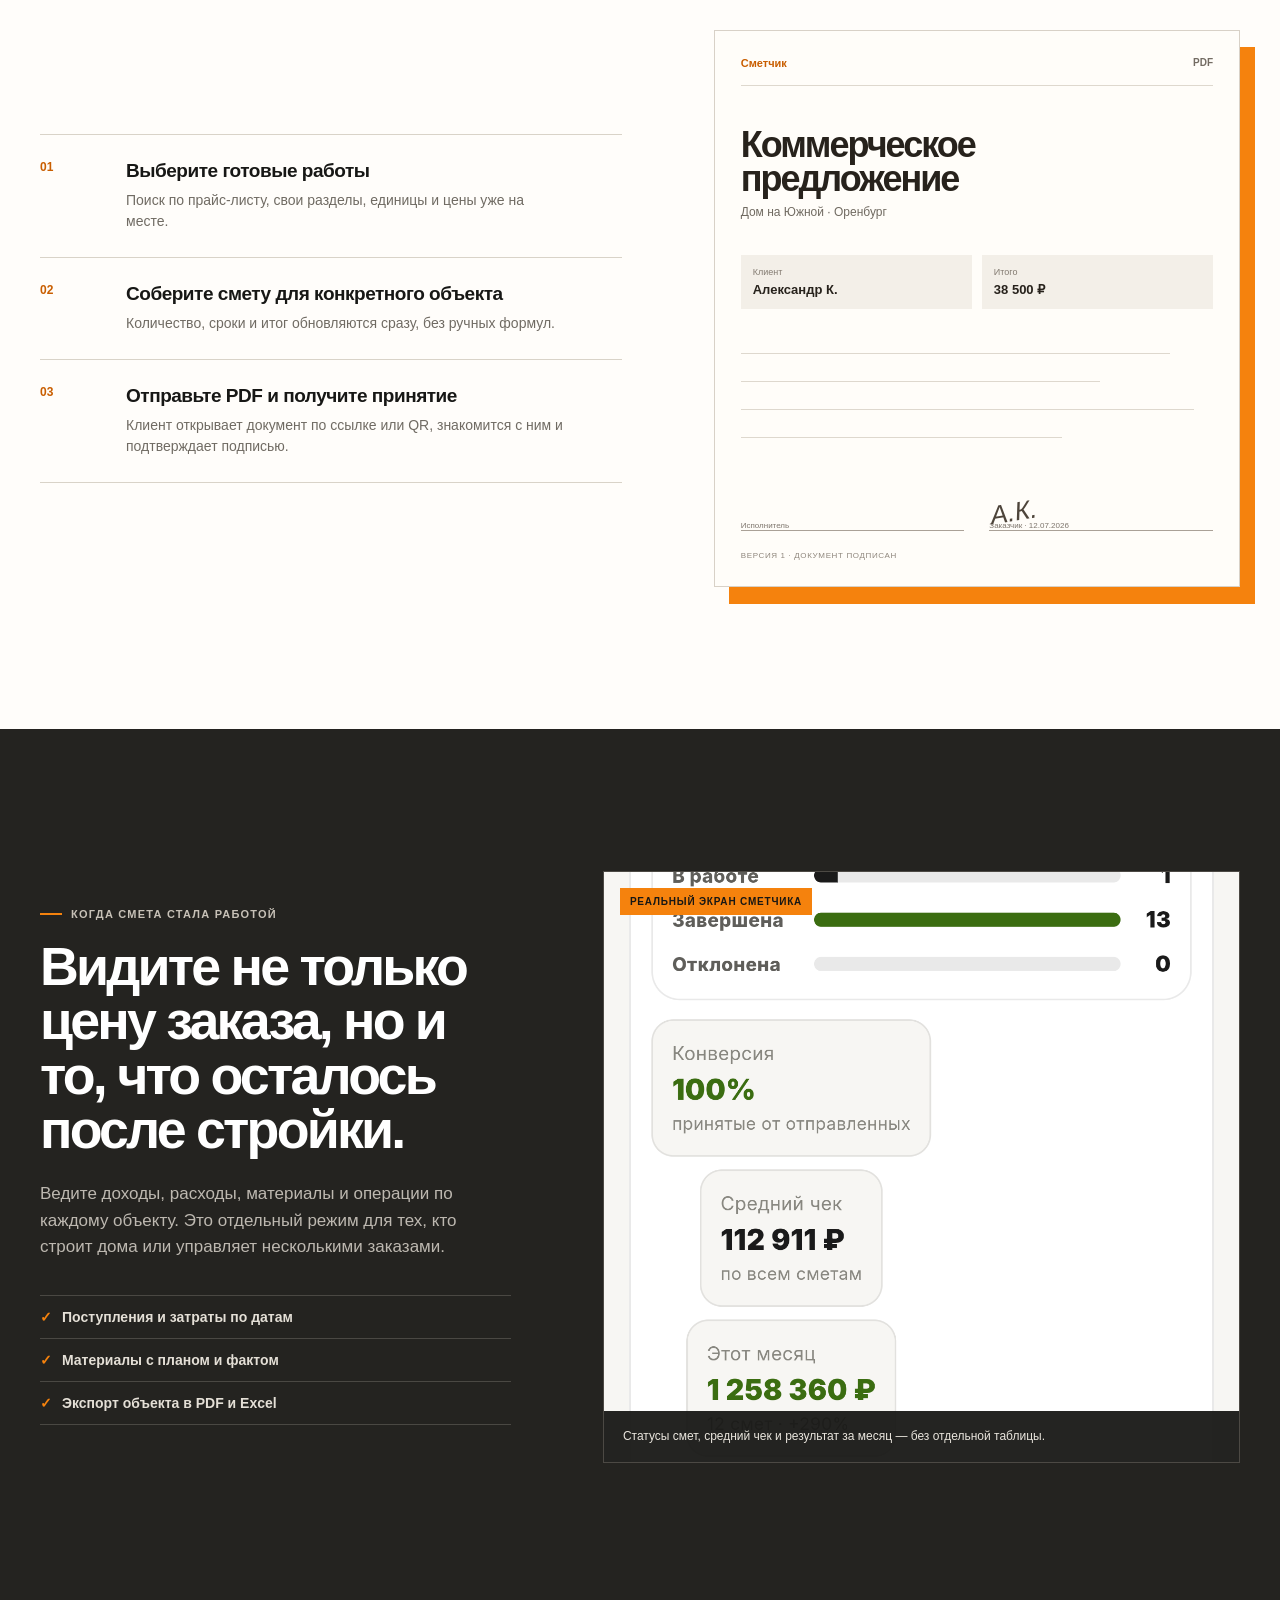
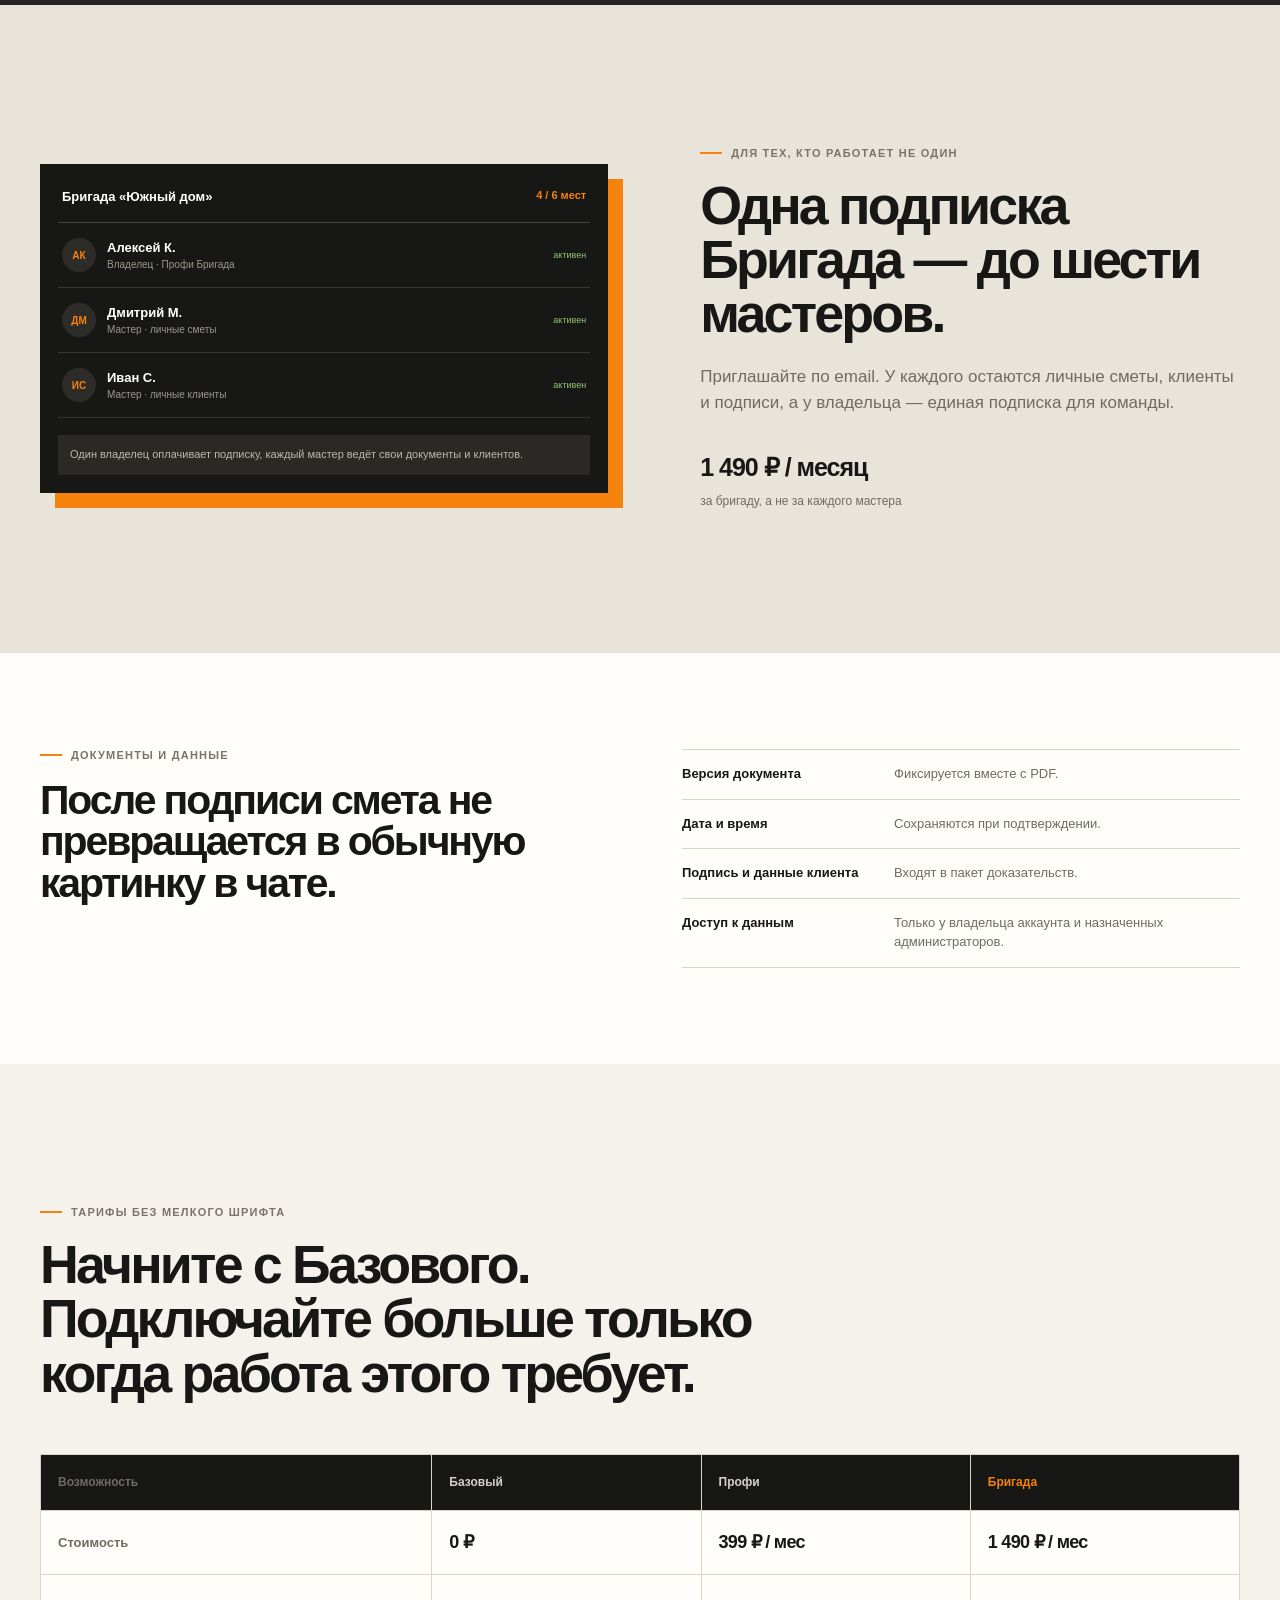
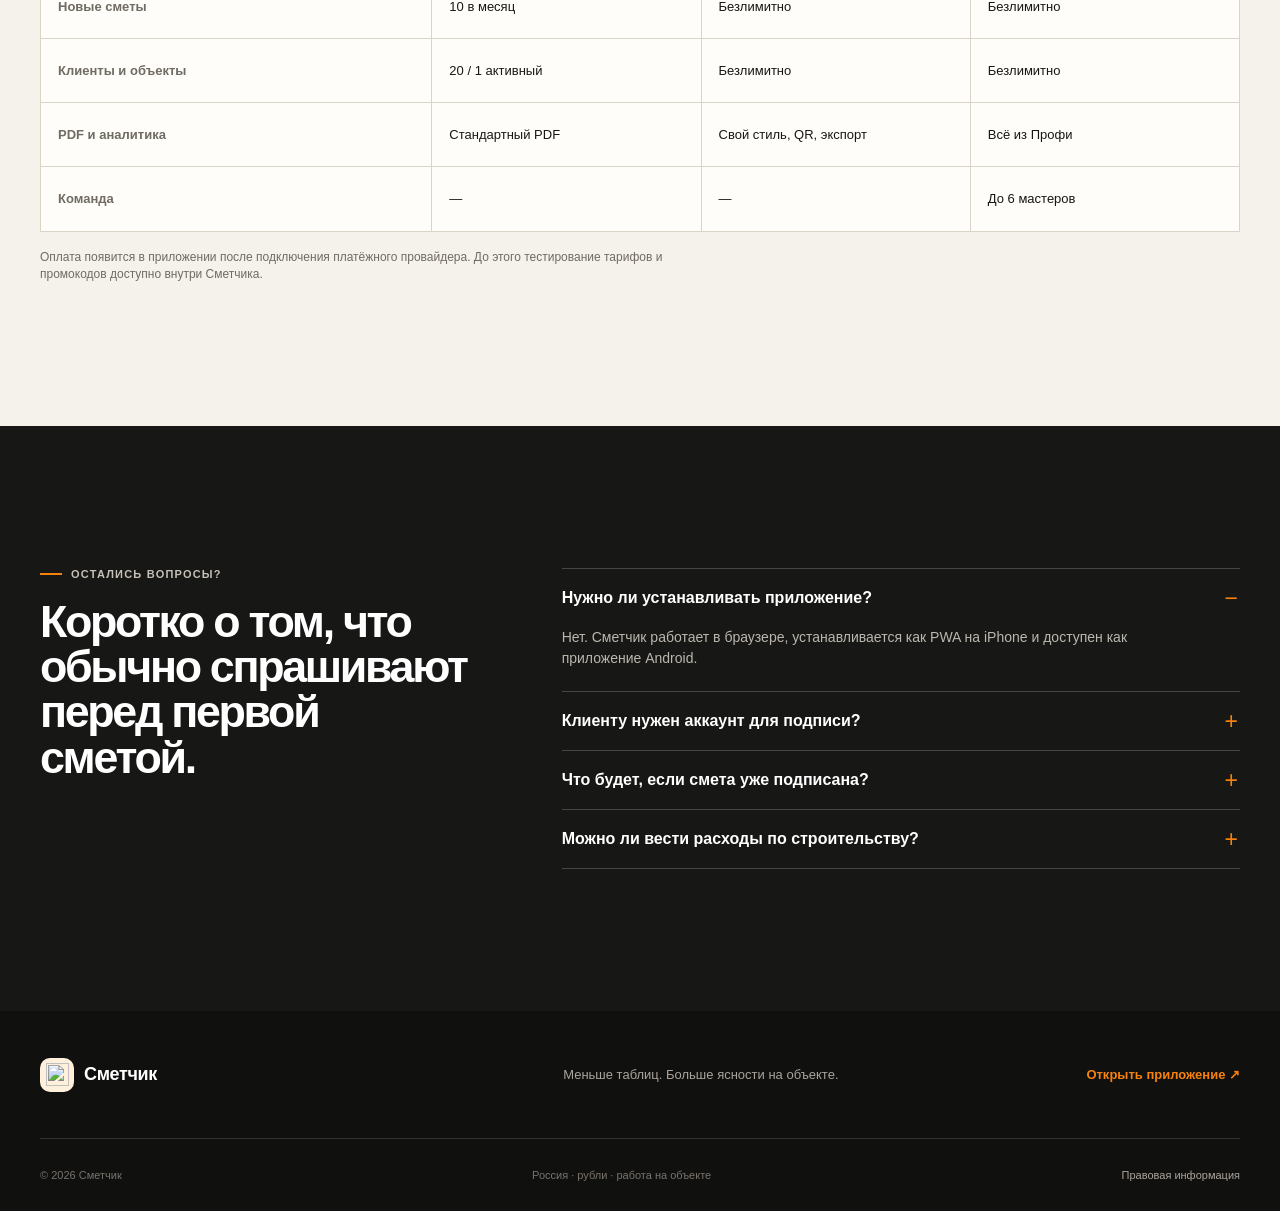
==== commit 2d613686: "Переработал дизайн сайта-визитки" ====
--- a/marketing/index.html
+++ b/marketing/index.html
@@ -1,307 +1,217 @@
-<!DOCTYPE html>
+<!doctype html>
 <html lang="ru">
   <head>
     <meta charset="utf-8">
     <meta name="viewport" content="width=device-width, initial-scale=1">
-    <meta
-      name="description"
-      content="Сметчик - быстрые профессиональные сметы для мастеров и строительных команд."
-    >
-    <meta name="theme-color" content="#171717">
-    <title>Сметчик - смета за пару минут</title>
-    <link
-      rel="icon"
-      href="assets/brand/smetchik_icon.svg"
-      type="image/svg+xml"
-    >
+    <meta name="description" content="Сметчик помогает мастерам составлять сметы, получать подпись клиента и вести деньги по объектам.">
+    <meta name="theme-color" content="#171715">
+    <title>Сметчик — смета на объекте, порядок в работе</title>
+    <link rel="icon" href="assets/brand/smetchik_icon.svg" type="image/svg+xml">
     <link rel="stylesheet" href="styles.css">
   </head>
   <body>
+    <header class="site-header" id="top">
+      <nav class="nav container" aria-label="Основная навигация">
+        <a class="brand" href="#top" aria-label="Сметчик, на главную">
+          <span class="brand-mark"><img src="assets/brand/smetchik_icon.svg" alt=""></span>
+          <span>Сметчик</span>
+        </a>
+        <button class="menu-button" type="button" aria-expanded="false" aria-controls="nav-links">
+          <span></span><span></span>
+          <span class="visually-hidden">Открыть меню</span>
+        </button>
+        <div class="nav-links" id="nav-links">
+          <a href="#workflow">Как работает</a>
+          <a href="#objects">Объекты</a>
+          <a href="#plans">Тарифы</a>
+          <a href="#questions">Вопросы</a>
+          <a class="login-link" href="https://smetchik.pages.dev">Войти</a>
+        </div>
+      </nav>
+    </header>
+
     <main>
-      <section class="hero" id="top">
-        <nav class="nav container" aria-label="Основная навигация">
-          <a class="brand" href="#top" aria-label="Сметчик">
-            <span class="brand-mark"
-              ><img src="assets/brand/smetchik_icon.svg" alt=""
-            ></span>
-            <span>Сметчик</span>
-          </a>
-          <button
-            class="menu-button"
-            type="button"
-            aria-expanded="false"
-            aria-controls="nav-links"
-          >
-            <span></span><span></span>
-            <span class="visually-hidden">Открыть меню</span>
-          </button>
-          <div class="nav-links" id="nav-links">
-            <a href="#workflow">Как работает</a>
-            <a href="#pro">Возможности</a>
-            <a href="#tariffs">Тарифы</a>
-            <a class="nav-login" href="https://smetchik.pages.dev">Войти</a>
-            <a class="nav-cta" href="https://smetchik.pages.dev"
-              >Открыть Сметчик <span aria-hidden="true">→</span></a
-            >
-          </div>
-        </nav>
-
-        <div class="hero-scene" aria-hidden="true">
-          <div class="scene-grid"></div>
-          <div class="measure-line measure-line-one"></div>
-          <div class="measure-line measure-line-two"></div>
-          <div class="scene-label label-one">объект · 12:40</div>
-          <div class="scene-label label-two">готово к отправке</div>
-        </div>
-
-        <div class="container hero-content">
+      <section class="hero">
+        <div class="container hero-layout">
           <div class="hero-copy reveal">
-            <p class="eyebrow"><span></span> Инструмент мастера</p>
-            <h1>Сметчик</h1>
-            <p class="hero-lead">
-              Составляйте понятные сметы прямо на объекте. Клиент получает
-              аккуратный PDF, вы получаете порядок в работе и деньгах.
-            </p>
+            <p class="kicker">Для мастеров и строительных бригад</p>
+            <h1>Смета на объекте.<br>Подпись у клиента.<br><em>Деньги под контролем.</em></h1>
+            <p class="hero-lead">Добавьте работы из своего прайс-листа, отправьте понятный PDF и ведите объект без таблиц, файлов и бесконечных пересчётов.</p>
             <div class="hero-actions">
-              <a class="button button-primary" href="https://smetchik.pages.dev"
-                >Создать первую смету <span aria-hidden="true">↗</span></a
-              >
-              <a class="button button-quiet" href="#workflow"
-                >Посмотреть как работает <span aria-hidden="true">↓</span></a
-              >
-            </div>
-            <div class="hero-proof">
-              <div><strong>3–5 мин</strong><span>на смету</span></div>
-              <div><strong>PDF</strong><span>с подписью</span></div>
-              <div><strong>₽</strong><span>для рынка РФ</span></div>
-            </div>
-          </div>
-
-          <div class="hero-product reveal" data-depth="8">
-            <div class="device-shadow"></div>
-            <div class="phone">
-              <div class="phone-top">
-                <span>9:41</span><span class="phone-island"></span
-                ><span>●●●</span>
-              </div>
-              <div class="app-top">
-                <span class="app-logo">С</span><span>Сметчик</span
-                ><span class="avatar">И</span>
-              </div>
-              <div class="app-body">
-                <p class="tiny-kicker">ДОБРЫЙ ДЕНЬ, ИЛЬЯ</p>
-                <h2>Работа под контролем</h2>
-                <div class="dashboard-number">
-                  <span>В работе</span><strong>248 000 ₽</strong
-                  ><small>3 активные сметы</small>
+              <a class="button button-primary" href="https://smetchik.pages.dev">Открыть Сметчик <span aria-hidden="true">↗</span></a>
+              <a class="button button-secondary" href="#workflow">Посмотреть сценарий <span aria-hidden="true">↓</span></a>
+            </div>
+            <div class="hero-facts" aria-label="Ключевые факты">
+              <div><b>3–5 минут</b><span>на понятную смету</span></div>
+              <div><b>PDF + подпись</b><span>в одном маршруте</span></div>
+              <div><b>₽ и рынок РФ</b><span>без лишних настроек</span></div>
+            </div>
+          </div>
+
+          <div class="product-stage reveal" aria-label="Демонстрация интерфейса Сметчика">
+            <div class="product-caption"><span class="status-dot"></span> Живой сценарий работы</div>
+            <div class="product-shell">
+              <div class="product-toolbar">
+                <span class="toolbar-brand"><img src="assets/brand/smetchik_icon.svg" alt=""> Сметчик</span>
+                <span class="toolbar-sync">Сохранено</span>
+                <span class="toolbar-avatar">И</span>
+              </div>
+              <div class="product-tabs" role="tablist" aria-label="Экраны приложения">
+                <button class="product-tab is-active" type="button" data-product-tab="estimate" role="tab" aria-selected="true">Смета</button>
+                <button class="product-tab" type="button" data-product-tab="approval" role="tab" aria-selected="false">Подпись</button>
+                <button class="product-tab" type="button" data-product-tab="object" role="tab" aria-selected="false">Объект</button>
+              </div>
+              <div class="product-screen is-active" data-product-screen="estimate">
+                <div class="screen-heading"><div><small>НОВАЯ СМЕТА</small><h2>Дом на Южной</h2></div><span class="screen-date">12 июл</span></div>
+                <div class="client-line"><span>Клиент</span><b>Александр К.</b><i>+7 932 841-02-12</i></div>
+                <div class="line-list">
+                  <div><span>01</span><b>Монтаж электрики</b><em>12 000 ₽</em></div>
+                  <div><span>02</span><b>Установка щита</b><em>8 500 ₽</em></div>
+                  <div><span>03</span><b>Прокладка кабеля</b><em>18 000 ₽</em></div>
                 </div>
-                <div class="new-estimate">
-                  <span>+</span><strong>Новая смета</strong>
-                </div>
-                <div class="estimate-card">
-                  <span class="tag tag-work">В работе</span
-                  ><strong>Дом на Южной</strong
-                  ><small>Александр · 78 000 ₽</small>
-                </div>
-                <div class="estimate-card muted">
-                  <span class="tag tag-sent">Отправлена</span
-                  ><strong>Квартира 54</strong><small>Мария · 42 500 ₽</small>
-                </div>
-              </div>
-              <div class="app-nav">
-                <span class="active">⌂<small>Главная</small></span
-                ><span>▤<small>Сметы</small></span
-                ><span>⚒<small>Прайс</small></span
-                ><span>◌<small>Клиенты</small></span>
-              </div>
-            </div>
-            <div class="floating-card card-approved">
-              <span>✓</span>
-              <div>
-                <b>Смета принята</b><small>Клиент подписал документ</small>
-              </div>
-            </div>
-            <div class="floating-card card-pdf">
-              <span>PDF</span>
-              <div>
-                <b>Коммерческое предложение</b><small>Готово к отправке</small>
-              </div>
-            </div>
-          </div>
-        </div>
-        <a class="hero-scroll" href="#workflow"><span></span>Листайте дальше</a>
+                <div class="screen-total"><span>Итого</span><b>38 500 ₽</b></div>
+                <div class="screen-action">Отправить клиенту <span>↗</span></div>
+              </div>
+              <div class="product-screen" data-product-screen="approval" hidden>
+                <div class="approval-stamp">СМЕТА #A8F231</div>
+                <h2>Клиент принял смету</h2>
+                <p>Версия документа, дата, время и подпись сохранены вместе с PDF.</p>
+                <div class="signature-panel"><span>Подпись заказчика</span><b>Александр К.</b><i>подписано 12.07.2026 · 16:46</i><strong>А.К.</strong></div>
+                <div class="approval-proof"><span>Документ заблокирован от изменений</span><b>✓</b></div>
+              </div>
+              <div class="product-screen" data-product-screen="object" hidden>
+                <div class="screen-heading"><div><small>ОБЪЕКТ</small><h2>Дом на Южной</h2></div><span class="work-status">В работе</span></div>
+                <div class="money-grid"><div><span>Поступило</span><b>420 000 ₽</b></div><div><span>Затраты</span><b>186 400 ₽</b></div></div>
+                <div class="profit-line"><span>Остаток по объекту</span><b>233 600 ₽</b></div>
+                <div class="operation"><span class="operation-mark">−</span><div><b>Кирпич и смесь</b><small>Материалы · сегодня</small></div><em>48 600 ₽</em></div>
+                <div class="operation"><span class="operation-mark plus">+</span><div><b>Аванс клиента</b><small>Поступление · сегодня</small></div><em>150 000 ₽</em></div>
+              </div>
+            </div>
+            <div class="stage-note note-left"><b>Прайс-лист</b><span>Свои работы и цены</span></div>
+            <div class="stage-note note-right"><b>Без таблиц</b><span>Итог считается сам</span></div>
+          </div>
+        </div>
+      </section>
+
+      <section class="intro-band">
+        <div class="container intro-grid reveal">
+          <p>Не бухгалтерия для офиса.</p>
+          <p>Рабочий инструмент, который открывается одной рукой прямо на объекте.</p>
+          <span>01 / 05</span>
+        </div>
       </section>
 
       <section class="workflow section" id="workflow">
         <div class="container">
-          <div class="section-head reveal">
-            <p class="eyebrow eyebrow-dark">
-              <span></span> Без лишней бухгалтерии
-            </p>
-            <h2>От первого слова до подписи клиента</h2>
-            <p>
-              Рабочий маршрут собран так, чтобы мастер не тратил время на
-              таблицы, файлы и пересчёты.
-            </p>
-          </div>
-          <div class="workflow-grid">
-            <article class="workflow-item reveal">
-              <span class="step">01</span>
-              <span class="workflow-icon">⌁</span>
-              <h3>Выберите работы</h3>
-              <p>
-                Прайс-лист с разделами, поиском и своими услугами всегда под
-                рукой.
-              </p>
+          <div class="section-intro reveal">
+            <p class="kicker kicker-dark">Как проходит один заказ</p>
+            <h2>Не переключайтесь между мессенджером, калькулятором и Word.</h2>
+            <p>В Сметчике работа идёт по одному короткому маршруту: от прайс-листа до подтверждённого документа.</p>
+          </div>
+          <div class="workflow-layout">
+            <ol class="workflow-list reveal">
+              <li><span>01</span><div><b>Выберите готовые работы</b><p>Поиск по прайс-листу, свои разделы, единицы и цены уже на месте.</p></div></li>
+              <li><span>02</span><div><b>Соберите смету для конкретного объекта</b><p>Количество, сроки и итог обновляются сразу, без ручных формул.</p></div></li>
+              <li><span>03</span><div><b>Отправьте PDF и получите принятие</b><p>Клиент открывает документ по ссылке или QR, знакомится с ним и подтверждает подписью.</p></div></li>
+            </ol>
+            <article class="document-proof reveal" aria-label="Пример подписанного документа">
+              <div class="document-top"><span>Сметчик</span><i>PDF</i></div>
+              <h3>Коммерческое<br>предложение</h3>
+              <p>Дом на Южной · Оренбург</p>
+              <dl><div><dt>Клиент</dt><dd>Александр К.</dd></div><div><dt>Итого</dt><dd>38 500 ₽</dd></div></dl>
+              <div class="document-lines"><span></span><span></span><span></span><span></span></div>
+              <div class="document-sign"><div><i></i><span>Исполнитель</span></div><div><i class="client-sign">А.К.</i><span>Заказчик · 12.07.2026</span></div></div>
+              <footer>Версия 1 · документ подписан</footer>
             </article>
-            <article class="workflow-item reveal">
-              <span class="step">02</span>
-              <span class="workflow-icon">₽</span>
-              <h3>Соберите смету</h3>
-              <p>
-                Количество, сроки и итог считаются автоматически. Всё видно
-                сразу.
-              </p>
-            </article>
-            <article class="workflow-item reveal">
-              <span class="step">03</span>
-              <span class="workflow-icon">↗</span>
-              <h3>Отправьте PDF</h3>
-              <p>
-                Клиент открывает документ, подтверждает его и оставляет подпись.
-              </p>
-            </article>
-          </div>
-        </div>
-      </section>
-
-      <section class="pro section" id="pro">
-        <div class="container pro-layout">
-          <div class="pro-console reveal">
-            <div class="console-bar">
-              <i></i><i></i><i></i><span>Сметчик / объект</span>
-            </div>
-            <div class="console-body">
-              <div class="console-title">
-                <div><small>ОБЪЕКТ</small><b>Дом на Южной</b></div>
-                <span class="status-pill">В работе</span>
-              </div>
-              <div class="finance-row">
-                <div><small>Поступило</small><b>420 000 ₽</b></div>
-                <div><small>Затраты</small><b>186 400 ₽</b></div>
-                <div><small>Остаток</small><b class="green">233 600 ₽</b></div>
-              </div>
-              <div class="console-chart">
-                <span class="chart-bar-1"></span><span class="chart-bar-2"></span
-                ><span class="chart-bar-3"></span><span class="chart-bar-4"></span
-                ><span class="chart-bar-5"></span><span class="chart-bar-6"></span
-                ><span class="chart-bar-7"></span>
-              </div>
-            </div>
-          </div>
-          <div class="pro-copy reveal">
-            <p class="eyebrow eyebrow-dark">
-              <span></span> Когда смет становится больше
-            </p>
-            <h2>Не только считать, но и понимать прибыль</h2>
-            <p>
-              Профи добавляет всё, что помогает держать стройку и клиентов в
-              порядке, а не в голове.
-            </p>
-            <ul class="feature-list">
-              <li><span>✓</span> Неограниченные сметы, клиенты и объекты</li>
-              <li>
-                <span>✓</span> Настраиваемый PDF: логотип, подпись, QR и стиль
-              </li>
-              <li><span>✓</span> Учёт поступлений и затрат по объектам</li>
-              <li>
-                <span>✓</span> Расширенная статистика и экспорт документов
-              </li>
-            </ul>
-            <a class="text-link" href="#tariffs"
-              >Посмотреть тарифы <span>→</span></a
-            >
-          </div>
-        </div>
-      </section>
-
-      <section class="security section">
-        <div class="container security-band reveal">
-          <div class="security-icon">⌘</div>
-          <div>
-            <h2>Документы остаются документами</h2>
-            <p>
-              Подписанная смета хранит версию, время подтверждения и данные
-              подписания. После принятия её нельзя незаметно изменить.
-            </p>
-          </div>
-          <a class="button button-dark" href="https://smetchik.pages.dev"
-            >Попробовать в деле <span>↗</span></a
-          >
-        </div>
-      </section>
-
-      <section class="tariffs section" id="tariffs">
+          </div>
+        </div>
+      </section>
+
+      <section class="objects section" id="objects">
+        <div class="container object-layout">
+          <div class="object-copy reveal">
+            <p class="kicker">Когда смета стала работой</p>
+            <h2>Видите не только цену заказа, но и то, что осталось после стройки.</h2>
+            <p>Ведите доходы, расходы, материалы и операции по каждому объекту. Это отдельный режим для тех, кто строит дома или управляет несколькими заказами.</p>
+            <div class="object-points">
+              <span>Поступления и затраты по датам</span>
+              <span>Материалы с планом и фактом</span>
+              <span>Экспорт объекта в PDF и Excel</span>
+            </div>
+          </div>
+          <figure class="real-screen reveal">
+            <div class="screen-label">Реальный экран Сметчика</div>
+            <img src="assets/product/analytics-mobile.png" alt="Экран расширенной статистики в приложении Сметчик">
+            <figcaption>Статусы смет, средний чек и результат за месяц — без отдельной таблицы.</figcaption>
+          </figure>
+        </div>
+      </section>
+
+      <section class="team section">
+        <div class="container team-layout">
+          <div class="team-board reveal">
+            <div class="team-board-head"><span>Бригада «Южный дом»</span><b>4 / 6 мест</b></div>
+            <div class="team-member"><span>АК</span><div><b>Алексей К.</b><small>Владелец · Профи Бригада</small></div><i>активен</i></div>
+            <div class="team-member"><span>ДМ</span><div><b>Дмитрий М.</b><small>Мастер · личные сметы</small></div><i>активен</i></div>
+            <div class="team-member"><span>ИС</span><div><b>Иван С.</b><small>Мастер · личные клиенты</small></div><i>активен</i></div>
+            <div class="team-rule">Один владелец оплачивает подписку, каждый мастер ведёт свои документы и клиентов.</div>
+          </div>
+          <div class="team-copy reveal">
+            <p class="kicker kicker-dark">Для тех, кто работает не один</p>
+            <h2>Одна подписка Бригада — до шести мастеров.</h2>
+            <p>Приглашайте по email. У каждого остаются личные сметы, клиенты и подписи, а у владельца — единая подписка для команды.</p>
+            <p class="team-price"><b>1 490 ₽ / месяц</b><span>за бригаду, а не за каждого мастера</span></p>
+          </div>
+        </div>
+      </section>
+
+      <section class="trust section">
+        <div class="container trust-layout reveal">
+          <div><p class="kicker kicker-dark">Документы и данные</p><h2>После подписи смета не превращается в обычную картинку в чате.</h2></div>
+          <div class="trust-list">
+            <p><b>Версия документа</b><span>Фиксируется вместе с PDF.</span></p>
+            <p><b>Дата и время</b><span>Сохраняются при подтверждении.</span></p>
+            <p><b>Подпись и данные клиента</b><span>Входят в пакет доказательств.</span></p>
+            <p><b>Доступ к данным</b><span>Только у владельца аккаунта и назначенных администраторов.</span></p>
+          </div>
+        </div>
+      </section>
+
+      <section class="plans section" id="plans">
         <div class="container">
-          <div class="section-head center reveal">
-            <p class="eyebrow eyebrow-dark"><span></span> Простые условия</p>
-            <h2>Начните бесплатно. Вырастете — подключите Профи.</h2>
-          </div>
-          <div class="tariff-grid">
-            <article class="tariff-card reveal">
-              <div class="tariff-top">
-                <span>Базовый</span><b>0 ₽</b><small>навсегда</small>
-              </div>
-              <p>Для первых объектов и первых клиентов.</p>
-              <ul>
-                <li>До 10 смет в месяц</li>
-                <li>До 20 клиентов</li>
-                <li>Один активный объект</li>
-                <li>Стандартный PDF</li>
-              </ul>
-              <a class="button button-outline" href="https://smetchik.pages.dev"
-                >Начать бесплатно</a
-              >
-            </article>
-            <article class="tariff-card tariff-pro reveal">
-              <div class="tariff-badge">Для активной работы</div>
-              <div class="tariff-top">
-                <span>Профи</span><b>399 ₽</b><small>в месяц</small>
-              </div>
-              <p>Когда сметы и объекты стали вашей ежедневной работой.</p>
-              <ul>
-                <li>Безлимитные сметы и клиенты</li>
-                <li>Брендированный PDF и QR оплаты</li>
-                <li>Учёт прибыли по объектам</li>
-                <li>Экспорт в PDF и Excel</li>
-              </ul>
-              <a class="button button-primary" href="https://smetchik.pages.dev"
-                >Открыть Профи <span>↗</span></a
-              >
-            </article>
-          </div>
-        </div>
-      </section>
-
-      <section class="final-cta section">
-        <div class="container final-inner reveal">
-          <p class="eyebrow"><span></span> Ваш следующий объект</p>
-          <h2>Смета должна помогать заработать, а не забирать вечер.</h2>
-          <a class="button button-primary" href="https://smetchik.pages.dev"
-            >Открыть Сметчик <span>↗</span></a
-          >
+          <div class="plans-heading reveal"><p class="kicker kicker-dark">Тарифы без мелкого шрифта</p><h2>Начните с Базового. Подключайте больше только когда работа этого требует.</h2></div>
+          <div class="plan-table reveal" role="table" aria-label="Тарифы Сметчика">
+            <div class="plan-row plan-row-head" role="row"><span>Возможность</span><b>Базовый</b><b>Профи</b><b>Бригада</b></div>
+            <div class="plan-row" role="row"><span>Стоимость</span><b>0 ₽</b><b>399 ₽ / мес</b><b>1 490 ₽ / мес</b></div>
+            <div class="plan-row" role="row"><span>Новые сметы</span><span>10 в месяц</span><span>Безлимитно</span><span>Безлимитно</span></div>
+            <div class="plan-row" role="row"><span>Клиенты и объекты</span><span>20 / 1 активный</span><span>Безлимитно</span><span>Безлимитно</span></div>
+            <div class="plan-row" role="row"><span>PDF и аналитика</span><span>Стандартный PDF</span><span>Свой стиль, QR, экспорт</span><span>Всё из Профи</span></div>
+            <div class="plan-row" role="row"><span>Команда</span><span>—</span><span>—</span><span>До 6 мастеров</span></div>
+          </div>
+          <p class="plan-note reveal">Оплата появится в приложении после подключения платёжного провайдера. До этого тестирование тарифов и промокодов доступно внутри Сметчика.</p>
+        </div>
+      </section>
+
+      <section class="questions section" id="questions">
+        <div class="container questions-layout">
+          <div class="questions-copy reveal"><p class="kicker">Остались вопросы?</p><h2>Коротко о том, что обычно спрашивают перед первой сметой.</h2></div>
+          <div class="faq reveal">
+            <details open><summary>Нужно ли устанавливать приложение?</summary><p>Нет. Сметчик работает в браузере, устанавливается как PWA на iPhone и доступен как приложение Android.</p></details>
+            <details><summary>Клиенту нужен аккаунт для подписи?</summary><p>Нет. Мастер создаёт ссылку или QR для конкретной сметы, клиент открывает документ и подтверждает принятие на своей странице.</p></details>
+            <details><summary>Что будет, если смета уже подписана?</summary><p>Её нельзя незаметно изменить. Для правок создаётся новая версия, а подпись и дата остаются у исходного документа.</p></details>
+            <details><summary>Можно ли вести расходы по строительству?</summary><p>Да. В объектах есть отдельный учёт поступлений, расходов, материалов и прибыли по стройке.</p></details>
+          </div>
         </div>
       </section>
     </main>
+
     <footer class="footer">
-      <div class="container footer-inner">
-        <a class="brand" href="#top"
-          ><span class="brand-mark"
-            ><img src="assets/brand/smetchik_icon.svg" alt=""></span
-          ><span>Сметчик</span></a
-        ><span>© <span id="year"></span> Сметчик</span
-        ><a href="https://smetchik.pages.dev">Приложение</a>
+      <div class="container footer-top">
+        <a class="brand" href="#top"><span class="brand-mark"><img src="assets/brand/smetchik_icon.svg" alt=""></span><span>Сметчик</span></a>
+        <p>Меньше таблиц. Больше ясности на объекте.</p>
+        <a class="footer-app" href="https://smetchik.pages.dev">Открыть приложение ↗</a>
       </div>
+      <div class="container footer-bottom"><span>© <span id="year"></span> Сметчик</span><span>Россия · рубли · работа на объекте</span><a href="https://smetchik.pages.dev/#/legal">Правовая информация</a></div>
     </footer>
     <script src="app.js"></script>
   </body>
--- a/marketing/styles.css
+++ b/marketing/styles.css
@@ -1,1169 +1,76 @@
-@font-face {
-  font-family: Inter;
-  src: url("assets/fonts/Inter-Regular.ttf") format("truetype");
-  font-weight: 400;
-  font-style: normal;
-  font-display: swap;
-}
-@font-face {
-  font-family: Inter;
-  src: url("assets/fonts/Inter-SemiBold.ttf") format("truetype");
-  font-weight: 600;
-  font-style: normal;
-  font-display: swap;
-}
-@font-face {
-  font-family: Inter;
-  src: url("assets/fonts/Inter-ExtraBold.ttf") format("truetype");
-  font-weight: 800;
-  font-style: normal;
-  font-display: swap;
-}
-@font-face {
-  font-family: Inter;
-  src: url("assets/fonts/Inter-Black.ttf") format("truetype");
-  font-weight: 900;
-  font-style: normal;
-  font-display: swap;
-}
-:root {
-  --ink: #171717;
-  --ink-soft: #272727;
-  --orange: #f5820d;
-  --orange-deep: #c85f00;
-  --sand: #fff0dc;
-  --paper: #fbfaf7;
-  --line: rgba(23, 23, 23, 0.12);
-  --muted: #716d66;
-  --green: #367d18;
-  --white: #fff;
-  --max: 1180px;
-}
-* {
-  box-sizing: border-box;
-}
-html {
-  scroll-behavior: smooth;
-}
-body {
-  margin: 0;
-  background: var(--paper);
-  color: var(--ink);
-  font-family: Inter, Arial, sans-serif;
-  letter-spacing: 0;
-}
-a {
-  color: inherit;
-  text-decoration: none;
-}
-button {
-  font: inherit;
-}
-.container {
-  width: min(calc(100% - 48px), var(--max));
-  margin: 0 auto;
-}
-.hero {
-  position: relative;
-  min-height: 840px;
-  overflow: hidden;
-  background: var(--ink);
-  color: var(--white);
-  isolation: isolate;
-}
-.nav {
-  height: 92px;
-  display: flex;
-  align-items: center;
-  justify-content: space-between;
-  position: relative;
-  z-index: 5;
-  border-bottom: 1px solid rgba(255, 255, 255, 0.14);
-}
-.brand {
-  display: flex;
-  align-items: center;
-  gap: 10px;
-  font-weight: 800;
-  font-size: 18px;
-}
-.brand-mark {
-  display: grid;
-  place-items: center;
-  width: 34px;
-  height: 34px;
-  background: var(--sand);
-  border-radius: 10px;
-}
-.brand-mark img {
-  width: 24px;
-  height: 24px;
-}
-.nav-links {
-  display: flex;
-  align-items: center;
-  gap: 28px;
-  font-size: 14px;
-  font-weight: 600;
-  color: #d6d4d0;
-}
-.nav-links > a:not(.nav-cta):not(.nav-login) {
-  transition: color 0.2s;
-}
-.nav-links > a:not(.nav-cta):not(.nav-login):hover {
-  color: var(--orange);
-}
-.nav-login {
-  color: var(--white);
-}
-.nav-cta,
-.button {
-  display: inline-flex;
-  align-items: center;
-  justify-content: center;
-  gap: 10px;
-  border-radius: 9px;
-  font-weight: 800;
-  transition:
-    transform 0.2s ease,
-    background-color 0.2s ease,
-    color 0.2s ease;
-}
-.nav-cta {
-  min-height: 42px;
-  padding: 0 15px;
-  background: var(--orange);
-  color: var(--ink);
-}
-.nav-cta:hover,
-.button:hover {
-  transform: translateY(-2px);
-}
-.menu-button {
-  display: none;
-  background: transparent;
-  border: 0;
-  color: #fff;
-  padding: 8px;
-}
-.menu-button span:not(.visually-hidden) {
-  display: block;
-  width: 22px;
-  height: 2px;
-  margin: 5px;
-  background: #fff;
-}
-.hero-scene {
-  position: absolute;
-  inset: 92px 0 0;
-  overflow: hidden;
-  pointer-events: none;
-}
-.scene-grid {
-  position: absolute;
-  inset: 12% 8%;
-  border: 1px solid rgba(255, 255, 255, 0.12);
-  transform: perspective(800px) rotateX(63deg) translateY(-3%);
-}
-.scene-grid:before,
-.scene-grid:after {
-  position: absolute;
-  content: "";
-  background: rgba(255, 255, 255, 0.12);
-}
-.scene-grid:before {
-  top: 0;
-  bottom: 0;
-  left: 34%;
-  width: 1px;
-  box-shadow:
-    124px 0 0 rgba(255, 255, 255, 0.12),
-    248px 0 0 rgba(255, 255, 255, 0.12),
-    372px 0 0 rgba(255, 255, 255, 0.12),
-    496px 0 0 rgba(255, 255, 255, 0.12);
-}
-.scene-grid:after {
-  top: 32%;
-  right: 0;
-  left: 0;
-  height: 1px;
-  box-shadow:
-    0 104px 0 rgba(255, 255, 255, 0.12),
-    0 208px 0 rgba(255, 255, 255, 0.12),
-    0 312px 0 rgba(255, 255, 255, 0.12);
-}
-.measure-line {
-  position: absolute;
-  background: var(--orange);
-  height: 2px;
-  transform-origin: left center;
-}
-.measure-line-one {
-  top: 22%;
-  right: -5%;
-  width: 43%;
-  transform: rotate(-18deg);
-}
-.measure-line-two {
-  bottom: 26%;
-  left: -9%;
-  width: 35%;
-  transform: rotate(24deg);
-}
-.scene-label {
-  position: absolute;
-  border: 1px solid rgba(255, 255, 255, 0.28);
-  font-size: 10px;
-  font-weight: 800;
-  text-transform: uppercase;
-  letter-spacing: 0.08em;
-  color: #e9e6df;
-  padding: 8px 10px;
-}
-.label-one {
-  top: 18%;
-  right: 16%;
-}
-.label-two {
-  bottom: 20%;
-  left: 12%;
-}
-.hero-content {
-  min-height: 670px;
-  display: grid;
-  grid-template-columns: 1.02fr 0.98fr;
-  gap: 42px;
-  align-items: center;
-  position: relative;
-  z-index: 2;
-}
-.hero-copy {
-  padding: 68px 0 100px;
-}
-.eyebrow {
-  display: flex;
-  align-items: center;
-  gap: 9px;
-  margin: 0 0 19px;
-  text-transform: uppercase;
-  font-weight: 800;
-  letter-spacing: 0.09em;
-  font-size: 11px;
-  color: #e9e4dd;
-}
-.eyebrow span {
-  display: block;
-  width: 24px;
-  height: 2px;
-  background: var(--orange);
-}
-.hero h1 {
-  font-size: clamp(58px, 8vw, 112px);
-  line-height: 0.9;
-  letter-spacing: 0;
-  margin: 0 0 24px;
-  font-weight: 900;
-}
-.hero-lead {
-  max-width: 548px;
-  color: #d4d0ca;
-  line-height: 1.55;
-  font-size: 19px;
-  margin: 0;
-}
-.hero-actions {
-  display: flex;
-  flex-wrap: wrap;
-  gap: 14px;
-  margin: 35px 0 44px;
-}
-.button {
-  min-height: 52px;
-  padding: 0 20px;
-  font-size: 15px;
-}
-.button-primary {
-  background: var(--orange);
-  color: var(--ink);
-}
-.button-quiet {
-  border: 1px solid rgba(255, 255, 255, 0.28);
-  color: #fff;
-}
-.hero-proof {
-  display: flex;
-  gap: 0;
-}
-.hero-proof > div {
-  padding: 0 21px;
-  border-left: 1px solid rgba(255, 255, 255, 0.18);
-  display: flex;
-  flex-direction: column;
-  gap: 4px;
-}
-.hero-proof > div:first-child {
-  padding-left: 0;
-  border: 0;
-}
-.hero-proof strong {
-  font-size: 17px;
-}
-.hero-proof span {
-  font-size: 12px;
-  color: #a9a59f;
-}
-.hero-product {
-  position: relative;
-  align-self: center;
-  height: 630px;
-  display: grid;
-  place-items: center;
-  transform: rotate(-3deg);
-}
-.device-shadow {
-  position: absolute;
-  width: 320px;
-  height: 580px;
-  background: #000;
-  filter: blur(30px);
-  opacity: 0.5;
-  transform: translate(28px, 34px);
-}
-.phone {
-  position: relative;
-  width: 310px;
-  height: 618px;
-  overflow: hidden;
-  background: #f9f8f5;
-  border: 9px solid #0c0c0c;
-  border-radius: 40px;
-  box-shadow:
-    0 22px 0 #3b3b3b,
-    0 42px 55px rgba(0, 0, 0, 0.48);
-  color: var(--ink);
-  z-index: 1;
-}
-.phone-top {
-  height: 35px;
-  background: #0c0c0c;
-  color: #fff;
-  display: flex;
-  justify-content: space-between;
-  align-items: center;
-  padding: 0 17px;
-  font-size: 8px;
-  font-weight: 800;
-}
-.phone-island {
-  width: 78px;
-  height: 17px;
-  border-radius: 50px;
-  background: #000;
-  border: 1px solid #262626;
-}
-.app-top {
-  height: 57px;
-  display: flex;
-  align-items: center;
-  gap: 7px;
-  padding: 0 15px;
-  background: #fff;
-  border-bottom: 1px solid #e7e4df;
-  font-size: 12px;
-  font-weight: 800;
-}
-.app-logo {
-  display: grid;
-  place-items: center;
-  width: 26px;
-  height: 26px;
-  border-radius: 8px;
-  background: var(--sand);
-  color: var(--orange-deep);
-}
-.avatar {
-  margin-left: auto;
-  display: grid;
-  place-items: center;
-  width: 27px;
-  height: 27px;
-  border-radius: 50%;
-  background: var(--ink);
-  color: var(--orange);
-  font-size: 11px;
-}
-.app-body {
-  padding: 20px 15px;
-}
-.tiny-kicker {
-  color: #8a867d;
-  font-size: 8px;
-  font-weight: 800;
-  letter-spacing: 0.08em;
-  margin: 0 0 6px;
-}
-.app-body h2 {
-  font-size: 20px;
-  line-height: 1.05;
-  margin: 0 0 16px;
-}
-.dashboard-number {
-  padding: 14px;
-  border-radius: 13px;
-  background: #fff;
-  border: 1px solid #e8e4de;
-  display: grid;
-  gap: 4px;
-}
-.dashboard-number span,
-.dashboard-number small {
-  font-size: 9px;
-  color: #7f7b74;
-  font-weight: 600;
-}
-.dashboard-number strong {
-  font-size: 21px;
-  color: var(--green);
-}
-.new-estimate {
-  height: 47px;
-  display: flex;
-  align-items: center;
-  justify-content: center;
-  gap: 8px;
-  margin: 14px 0;
-  background: var(--orange);
-  border-radius: 12px;
-  font-size: 12px;
-}
-.new-estimate span {
-  font-size: 22px;
-  font-weight: 400;
-}
-.estimate-card {
-  position: relative;
-  padding: 12px 12px 11px;
-  border: 1px solid #e9e5df;
-  background: #fff;
-  border-radius: 12px;
-  margin-top: 9px;
-  display: grid;
-  gap: 4px;
-}
-.estimate-card strong {
-  font-size: 11px;
-}
-.estimate-card small {
-  font-size: 9px;
-  color: #817c75;
-}
-.estimate-card.muted {
-  opacity: 0.66;
-}
-.tag {
-  position: absolute;
-  right: 9px;
-  top: 9px;
-  border-radius: 99px;
-  padding: 4px 6px;
-  font-size: 7px;
-  font-weight: 800;
-}
-.tag-work {
-  background: #e7f4df;
-  color: #39731e;
-}
-.tag-sent {
-  background: var(--sand);
-  color: var(--orange-deep);
-}
-.app-nav {
-  position: absolute;
-  inset: auto 0 0;
-  height: 62px;
-  background: #fff;
-  border-top: 1px solid #e7e3dd;
-  display: flex;
-  justify-content: space-around;
-  padding-top: 9px;
-}
-.app-nav span {
-  display: grid;
-  place-items: center;
-  gap: 2px;
-  color: #89857e;
-  font-size: 13px;
-}
-.app-nav small {
-  font-size: 7px;
-  font-weight: 800;
-}
-.app-nav .active {
-  color: var(--orange-deep);
-}
-.floating-card {
-  position: absolute;
-  z-index: 2;
-  display: flex;
-  gap: 9px;
-  align-items: center;
-  background: #fff;
-  color: var(--ink);
-  border: 1px solid rgba(23, 23, 23, 0.13);
-  padding: 12px;
-  box-shadow: 0 18px 30px rgba(0, 0, 0, 0.28);
-}
-.floating-card span {
-  display: grid;
-  place-items: center;
-  width: 31px;
-  height: 31px;
-  background: var(--sand);
-  color: var(--orange-deep);
-  font-size: 9px;
-  font-weight: 900;
-}
-.floating-card b,
-.floating-card small {
-  display: block;
-}
-.floating-card b {
-  font-size: 10px;
-}
-.floating-card small {
-  margin-top: 3px;
-  color: #777169;
-  font-size: 8px;
-}
-.card-approved {
-  right: -12px;
-  top: 83px;
-}
-.card-pdf {
-  left: -22px;
-  bottom: 92px;
-}
-.hero-scroll {
-  position: absolute;
-  left: 50%;
-  bottom: 23px;
-  transform: translateX(-50%);
-  z-index: 3;
-  display: flex;
-  align-items: center;
-  gap: 8px;
-  color: #aaa59d;
-  text-transform: uppercase;
-  letter-spacing: 0.08em;
-  font-size: 10px;
-  font-weight: 800;
-}
-.hero-scroll span {
-  width: 28px;
-  height: 1px;
-  background: var(--orange);
-}
-.section {
-  padding: 126px 0;
-}
-.workflow {
-  background: var(--paper);
-}
-.section-head {
-  max-width: 650px;
-}
-.section-head.center {
-  text-align: center;
-  margin: 0 auto;
-}
-.eyebrow-dark {
-  color: #746f67;
-}
-.section h2 {
-  margin: 0;
-  font-size: clamp(34px, 4vw, 56px);
-  line-height: 1.04;
-  font-weight: 900;
-}
-.section-head > p:last-child {
-  max-width: 570px;
-  color: var(--muted);
-  line-height: 1.55;
-  font-size: 17px;
-  margin: 22px 0 0;
-}
-.workflow-grid {
-  display: grid;
-  grid-template-columns: repeat(3, 1fr);
-  border-top: 1px solid var(--line);
-  margin-top: 62px;
-}
-.workflow-item {
-  position: relative;
-  padding: 30px 34px 8px 0;
-  min-height: 228px;
-  border-right: 1px solid var(--line);
-}
-.workflow-item + .workflow-item {
-  padding-left: 34px;
-}
-.workflow-item:last-child {
-  border-right: 0;
-}
-.step {
-  position: absolute;
-  top: 32px;
-  right: 26px;
-  color: #aaa49b;
-  font-size: 12px;
-  font-weight: 800;
-}
-.workflow-icon {
-  display: grid;
-  place-items: center;
-  width: 46px;
-  height: 46px;
-  border: 1px solid var(--line);
-  background: #fff;
-  color: var(--orange-deep);
-  font-size: 24px;
-  border-radius: 13px;
-}
-.workflow-item h3 {
-  font-size: 20px;
-  margin: 28px 0 10px;
-}
-.workflow-item p {
-  margin: 0;
-  color: var(--muted);
-  line-height: 1.5;
-  font-size: 14px;
-  max-width: 260px;
-}
-.pro {
-  background: #ebe7e0;
-  overflow: hidden;
-}
-.pro-layout {
-  display: grid;
-  grid-template-columns: 1fr 1fr;
-  gap: 90px;
-  align-items: center;
-}
-.pro-console {
-  background: var(--ink);
-  padding: 12px;
-  box-shadow: 20px 20px 0 var(--orange);
-  transform: rotate(2.2deg);
-}
-.console-bar {
-  height: 32px;
-  display: flex;
-  align-items: center;
-  gap: 6px;
-  color: #bdb8b1;
-  font-size: 10px;
-  border-bottom: 1px solid #393939;
-}
-.console-bar i {
-  width: 7px;
-  height: 7px;
-  border-radius: 50%;
-  background: #5a5753;
-}
-.console-bar i:first-child {
-  background: var(--orange);
-}
-.console-bar span {
-  margin-left: 7px;
-}
-.console-body {
-  padding: 29px 26px 24px;
-}
-.console-title {
-  display: flex;
-  justify-content: space-between;
-  align-items: flex-start;
-  color: white;
-}
-.console-title div {
-  display: grid;
-  gap: 6px;
-}
-.console-title small,
-.finance-row small {
-  color: #aaa59d;
-  font-size: 9px;
-  font-weight: 800;
-  letter-spacing: 0.08em;
-}
-.console-title b {
-  font-size: 25px;
-}
-.status-pill {
-  padding: 7px 9px;
-  background: #203821;
-  color: #a8e688;
-  font-size: 10px;
-  font-weight: 800;
-}
-.finance-row {
-  display: grid;
-  grid-template-columns: repeat(3, 1fr);
-  gap: 10px;
-  margin: 29px 0 24px;
-}
-.finance-row div {
-  display: grid;
-  gap: 7px;
-  padding: 11px;
-  background: #242424;
-}
-.finance-row b {
-  color: #fff;
-  font-size: 14px;
-}
-.finance-row .green {
-  color: #9ee070;
-}
-.console-chart {
-  height: 128px;
-  display: flex;
-  gap: 10px;
-  align-items: end;
-  padding: 12px;
-  background: #242424;
-}
-.console-chart span {
-  flex: 1;
-  background: var(--orange);
-}
-.console-chart span:nth-child(2),
-.console-chart span:nth-child(5) {
-  background: #666;
-}
-.console-chart span:nth-child(4),
-.console-chart span:nth-child(7) {
-  background: #87bd57;
-}
-.console-chart .chart-bar-1 { height: 32%; }
-.console-chart .chart-bar-2 { height: 48%; }
-.console-chart .chart-bar-3 { height: 39%; }
-.console-chart .chart-bar-4 { height: 74%; }
-.console-chart .chart-bar-5 { height: 62%; }
-.console-chart .chart-bar-6 { height: 91%; }
-.console-chart .chart-bar-7 { height: 78%; }
-.pro-copy p:not(.eyebrow) {
-  color: var(--muted);
-  font-size: 17px;
-  line-height: 1.55;
-  margin: 22px 0;
-}
-.feature-list {
-  list-style: none;
-  padding: 0;
-  margin: 28px 0;
-}
-.feature-list li {
-  display: flex;
-  gap: 12px;
-  align-items: start;
-  margin: 13px 0;
-  font-size: 15px;
-  font-weight: 600;
-}
-.feature-list span {
-  color: var(--green);
-  font-weight: 900;
-}
-.text-link {
-  display: inline-flex;
-  gap: 9px;
-  color: var(--orange-deep);
-  font-weight: 800;
-  font-size: 15px;
-}
-.security {
-  padding: 0;
-  background: var(--paper);
-}
-.security-band {
-  display: grid;
-  grid-template-columns: auto 1fr auto;
-  align-items: center;
-  gap: 25px;
-  padding: 46px 0;
-  border-bottom: 1px solid var(--line);
-}
-.security-icon {
-  display: grid;
-  place-items: center;
-  width: 54px;
-  height: 54px;
-  border-radius: 14px;
-  background: var(--sand);
-  color: var(--orange-deep);
-  font-size: 26px;
-  font-weight: 900;
-}
-.security h2 {
-  font-size: 26px;
-}
-.security p {
-  max-width: 640px;
-  margin: 8px 0 0;
-  color: var(--muted);
-  font-size: 14px;
-  line-height: 1.5;
-}
-.button-dark {
-  background: var(--ink);
-  color: #fff;
-  white-space: nowrap;
-}
-.tariffs {
-  padding-bottom: 140px;
-}
-.tariff-grid {
-  display: grid;
-  grid-template-columns: repeat(2, minmax(0, 420px));
-  justify-content: center;
-  gap: 18px;
-  margin-top: 52px;
-}
-.tariff-card {
-  position: relative;
-  padding: 29px;
-  background: #fff;
-  border: 1px solid var(--line);
-}
-.tariff-pro {
-  background: var(--sand);
-  border: 2px solid var(--orange);
-}
-.tariff-badge {
-  position: absolute;
-  top: -14px;
-  left: 22px;
-  background: var(--ink);
-  color: #fff;
-  padding: 7px 11px;
-  font-size: 10px;
-  text-transform: uppercase;
-  letter-spacing: 0.07em;
-  font-weight: 800;
-}
-.tariff-top {
-  display: grid;
-  grid-template-columns: 1fr auto;
-  gap: 2px;
-  margin-bottom: 14px;
-}
-.tariff-top span {
-  font-size: 25px;
-  font-weight: 900;
-}
-.tariff-top b {
-  font-size: 26px;
-}
-.tariff-top small {
-  grid-column: 2;
-  color: var(--muted);
-  font-size: 11px;
-}
-.tariff-card > p {
-  color: var(--muted);
-  line-height: 1.45;
-  font-size: 14px;
-  min-height: 41px;
-}
-.tariff-card ul {
-  list-style: none;
-  padding: 0;
-  margin: 25px 0;
-}
-.tariff-card li {
-  padding: 9px 0;
-  border-top: 1px solid var(--line);
-  font-size: 14px;
-  font-weight: 600;
-}
-.tariff-card li:before {
-  content: "✓";
-  color: var(--green);
-  font-weight: 900;
-  margin-right: 10px;
-}
-.button-outline {
-  border: 1px solid var(--ink);
-  color: var(--ink);
-  width: 100%;
-}
-.tariff-card .button-primary {
-  width: 100%;
-}
-.final-cta {
-  background: var(--ink);
-  color: #fff;
-  padding: 112px 0;
-}
-.final-inner {
-  max-width: 810px;
-}
-.final-cta h2 {
-  max-width: 750px;
-  font-size: clamp(40px, 5vw, 72px);
-  margin-bottom: 35px;
-}
-.footer {
-  background: #101010;
-  color: #aaa59d;
-  padding: 30px 0;
-}
-.footer-inner {
-  display: flex;
-  justify-content: space-between;
-  align-items: center;
-  font-size: 12px;
-}
-.footer .brand {
-  color: #fff;
-}
-.footer a:last-child {
-  color: var(--orange);
-}
-.reveal {
-  opacity: 0;
-  transform: translateY(25px);
-  transition:
-    opacity 0.6s ease,
-    transform 0.6s ease;
-}
-.reveal.is-visible {
-  opacity: 1;
-  transform: translateY(0);
-}
-.hero .reveal {
-  transition-delay: 0.12s;
-}
-.visually-hidden {
-  position: absolute !important;
-  width: 1px;
-  height: 1px;
-  padding: 0;
-  margin: -1px;
-  overflow: hidden;
-  clip: rect(0, 0, 0, 0);
-  white-space: nowrap;
-  border: 0;
-}
-@media (max-width: 900px) {
-  .hero {
-    min-height: 940px;
-  }
-  .nav-links {
-    gap: 16px;
-  }
-  .nav-links > a:not(.nav-cta):not(.nav-login) {
-    display: none;
-  }
-  .hero-content {
-    grid-template-columns: 1fr;
-    gap: 0;
-    padding-top: 28px;
-  }
-  .hero-copy {
-    padding: 40px 0 0;
-  }
-  .hero-product {
-    height: 520px;
-    transform: rotate(-2deg) scale(0.86);
-    transform-origin: top center;
-  }
-  .hero-scroll {
-    display: none;
-  }
-  .pro-layout {
-    grid-template-columns: 1fr;
-    gap: 65px;
-  }
-  .pro-console {
-    max-width: 600px;
-  }
-  .security-band {
-    grid-template-columns: auto 1fr;
-  }
-  .security-band .button {
-    grid-column: 2;
-  }
-  .section {
-    padding: 96px 0;
-  }
-}
-@media (max-width: 620px) {
-  .container {
-    width: min(calc(100% - 32px), var(--max));
-  }
-  .hero {
-    min-height: 850px;
-  }
-  .nav {
-    height: 73px;
-  }
-  .menu-button {
-    display: block;
-    z-index: 5;
-  }
-  .nav-links {
-    display: none;
-    position: absolute;
-    top: 62px;
-    right: 0;
-    left: 0;
-    padding: 18px;
-    background: #222;
-    border: 1px solid #444;
-    align-items: stretch;
-    flex-direction: column;
-    gap: 14px;
-  }
-  .nav-links.is-open {
-    display: flex;
-  }
-  .nav-links > a:not(.nav-cta):not(.nav-login) {
-    display: block;
-  }
-  .nav-cta {
-    justify-content: center;
-  }
-  .hero-scene {
-    inset: 73px 0 0;
-  }
-  .scene-label {
-    display: none;
-  }
-  .hero-copy {
-    padding-top: 40px;
-  }
-  .hero h1 {
-    font-size: 60px;
-  }
-  .hero-lead {
-    font-size: 16px;
-  }
-  .hero-actions {
-    margin: 28px 0;
-  }
-  .button {
-    width: 100%;
-    min-height: 50px;
-  }
-  .hero-proof > div {
-    padding: 0 12px;
-  }
-  .hero-proof strong {
-    font-size: 15px;
-  }
-  .hero-proof span {
-    font-size: 10px;
-  }
-  .hero-product {
-    height: 445px;
-    transform: rotate(-2deg) scale(0.67);
-    transform-origin: top center;
-    margin-bottom: -70px;
-  }
-  .workflow-grid {
-    grid-template-columns: 1fr;
-    margin-top: 36px;
-  }
-  .workflow-item,
-  .workflow-item + .workflow-item {
-    border-right: 0;
-    border-bottom: 1px solid var(--line);
-    padding: 25px 35px 25px 0;
-    min-height: auto;
-  }
-  .workflow-item:last-child {
-    border-bottom: 0;
-  }
-  .workflow-item h3 {
-    margin: 18px 0 8px;
-  }
-  .section h2 {
-    font-size: 35px;
-  }
-  .section {
-    padding: 74px 0;
-  }
-  .pro-layout {
-    gap: 50px;
-  }
-  .pro-console {
-    margin-right: 16px;
-    box-shadow: 13px 13px 0 var(--orange);
-  }
-  .console-body {
-    padding: 20px 16px;
-  }
-  .console-title b {
-    font-size: 20px;
-  }
-  .finance-row {
-    gap: 6px;
-  }
-  .finance-row div {
-    padding: 8px;
-  }
-  .finance-row b {
-    font-size: 11px;
-  }
-  .security-band {
-    display: flex;
-    align-items: flex-start;
-    flex-direction: column;
-    gap: 17px;
-    padding: 35px 0;
-  }
-  .security h2 {
-    font-size: 24px;
-  }
-  .tariff-grid {
-    grid-template-columns: 1fr;
-    margin-top: 38px;
-  }
-  .tariff-card {
-    padding: 24px;
-  }
-  .footer-inner {
-    align-items: flex-start;
-    gap: 14px;
-    flex-direction: column;
-  }
-  .final-cta {
-    padding: 78px 0;
-  }
-  .final-cta h2 {
-    font-size: 40px;
-  }
-  .card-approved {
-    right: -39px;
-  }
-  .card-pdf {
-    left: -42px;
-  }
-}
-@media (prefers-reduced-motion: reduce) {
-  html {
-    scroll-behavior: auto;
-  }
-  .reveal {
-    opacity: 1;
-    transform: none;
-    transition: none;
-  }
-  .button,
-  .nav-cta {
-    transition: none;
-  }
-}
+@font-face { font-family: Inter; src: url("assets/fonts/Inter-Regular.ttf") format("truetype"); font-weight: 400; font-style: normal; font-display: swap; }
+@font-face { font-family: Inter; src: url("assets/fonts/Inter-SemiBold.ttf") format("truetype"); font-weight: 600; font-style: normal; font-display: swap; }
+@font-face { font-family: Inter; src: url("assets/fonts/Inter-ExtraBold.ttf") format("truetype"); font-weight: 800; font-style: normal; font-display: swap; }
+@font-face { font-family: Inter; src: url("assets/fonts/Inter-Black.ttf") format("truetype"); font-weight: 900; font-style: normal; font-display: swap; }
+
+:root { --ink:#171715; --ink-soft:#242320; --paper:#f5f2ec; --paper-deep:#e9e4da; --surface:#fffdfa; --line:#d9d3c8; --line-dark:#393733; --orange:#f5820d; --orange-dark:#c95e00; --orange-pale:#fff0dc; --green:#427e19; --muted:#706b63; --white:#fff; --max:1200px; }
+* { box-sizing:border-box; }
+html { scroll-behavior:smooth; }
+body { margin:0; background:var(--paper); color:var(--ink); font-family:Inter,Arial,sans-serif; letter-spacing:0; }
+a { color:inherit; text-decoration:none; }
+button { font:inherit; }
+img { max-width:100%; display:block; }
+.container { width:min(calc(100% - 56px),var(--max)); margin:0 auto; }
+.site-header { position:absolute; top:0; left:0; right:0; z-index:10; color:var(--white); }
+.nav { height:86px; display:flex; align-items:center; justify-content:space-between; border-bottom:1px solid rgba(255,255,255,.15); }
+.brand { display:inline-flex; gap:10px; align-items:center; font-size:18px; font-weight:800; letter-spacing:-.02em; }
+.brand-mark { width:34px; height:34px; display:grid; place-items:center; background:var(--orange-pale); border-radius:10px; }
+.brand-mark img { width:23px; height:23px; }
+.nav-links { display:flex; align-items:center; gap:26px; color:#c8c4bd; font-size:14px; font-weight:600; }
+.nav-links > a:not(.login-link) { transition:color .18s ease; }
+.nav-links > a:not(.login-link):hover { color:var(--white); }
+.login-link { color:var(--ink); background:var(--orange); padding:10px 15px; border-radius:8px; font-weight:800; }
+.menu-button { display:none; border:0; background:transparent; padding:8px; color:inherit; }
+.menu-button span:not(.visually-hidden) { display:block; width:22px; height:2px; margin:5px 0; background:currentColor; }
+
+.hero { min-height:850px; padding:142px 0 70px; color:var(--white); background:var(--ink); overflow:hidden; position:relative; }
+.hero:before { content:""; position:absolute; inset:86px 0 0; pointer-events:none; background-image:linear-gradient(to right,rgba(255,255,255,.055) 1px,transparent 1px); background-size:calc((100% - 56px)/6) 100%; mask-image:linear-gradient(to bottom,black,transparent 80%); }
+.hero-layout { position:relative; display:grid; grid-template-columns:minmax(0,.9fr) minmax(470px,1.1fr); align-items:center; gap:64px; }
+.hero-copy { padding:36px 0 48px; }
+.kicker { margin:0 0 18px; color:#c7c1b7; font-size:11px; font-weight:800; letter-spacing:.11em; line-height:1.2; text-transform:uppercase; }
+.kicker:before { content:""; display:inline-block; width:22px; height:2px; margin:0 9px 3px 0; background:var(--orange); }
+.kicker-dark { color:#79736b; }
+.hero h1 { max-width:660px; margin:0; font-size:clamp(49px,5.25vw,78px); line-height:.97; letter-spacing:-.055em; font-weight:900; }
+.hero h1 em { color:var(--orange); font-style:normal; }
+.hero-lead { max-width:570px; margin:27px 0 0; color:#c6c1b9; font-size:18px; line-height:1.55; }
+.hero-actions { display:flex; flex-wrap:wrap; gap:10px; margin:34px 0 45px; }
+.button { min-height:50px; padding:0 18px; display:inline-flex; align-items:center; justify-content:center; gap:10px; border-radius:8px; font-size:14px; font-weight:800; transition:transform .18s ease,background-color .18s ease,border-color .18s ease; }
+.button:hover { transform:translateY(-2px); }
+.button-primary { color:var(--ink); background:var(--orange); }
+.button-secondary { color:var(--white); border:1px solid rgba(255,255,255,.26); }
+.hero-facts { display:flex; max-width:590px; border-top:1px solid rgba(255,255,255,.16); padding-top:18px; }
+.hero-facts div { min-width:0; flex:1; padding:0 16px; border-left:1px solid rgba(255,255,255,.16); display:grid; gap:5px; }
+.hero-facts div:first-child { padding-left:0; border-left:0; }
+.hero-facts b { font-size:14px; letter-spacing:-.02em; }
+.hero-facts span { color:#99948c; font-size:11px; line-height:1.3; }
+
+.product-stage { min-height:595px; padding:34px; align-self:stretch; display:flex; align-items:center; justify-content:center; position:relative; border:1px solid var(--line-dark); background:#1d1c1a; }
+.product-stage:before { content:""; position:absolute; inset:20px; border:1px solid rgba(255,255,255,.08); pointer-events:none; }
+.product-caption { position:absolute; top:17px; left:20px; z-index:2; color:#aaa59e; font-size:10px; font-weight:800; letter-spacing:.09em; text-transform:uppercase; }
+.status-dot { display:inline-block; width:7px; height:7px; margin-right:5px; border-radius:50%; background:#89b469; }
+.product-shell { width:min(100%,535px); min-height:482px; position:relative; z-index:1; overflow:hidden; color:var(--ink); background:#f8f6f1; border:6px solid #111; border-radius:15px; box-shadow:18px 18px 0 rgba(0,0,0,.34); }
+.product-toolbar { height:47px; display:flex; align-items:center; gap:11px; padding:0 14px; background:var(--white); border-bottom:1px solid #e5e0d6; font-size:11px; font-weight:800; }
+.toolbar-brand { display:flex; align-items:center; gap:6px; }.toolbar-brand img { width:22px; height:22px; }.toolbar-sync { margin-left:auto; color:var(--green); font-size:10px; }.toolbar-avatar { width:24px; height:24px; display:grid; place-items:center; color:var(--orange); background:#1b1b19; border-radius:50%; }
+.product-tabs { display:flex; gap:5px; padding:11px 14px 0; background:#f8f6f1; }
+.product-tab { border:0; background:transparent; padding:7px 10px; color:#79746c; cursor:pointer; border-radius:6px; font-size:11px; font-weight:800; }.product-tab.is-active { color:var(--white); background:var(--ink); }
+.product-screen { min-height:414px; padding:18px 17px; animation:screen-in .28s ease both; }.product-screen[hidden] { display:none; }
+.screen-heading { display:flex; justify-content:space-between; gap:15px; align-items:flex-start; }.screen-heading small { color:#888177; font-size:8px; letter-spacing:.09em; font-weight:800; }.screen-heading h2,.product-screen h2 { margin:4px 0 0; font-size:23px; letter-spacing:-.045em; line-height:1; }.screen-date { padding:6px 8px; color:#6e6961; background:#ece9e2; font-size:10px; font-weight:800; }.client-line { display:grid; grid-template-columns:70px 1fr; gap:2px 8px; padding:13px 0; margin:17px 0 10px; border-top:1px solid #ded9d0; border-bottom:1px solid #ded9d0; font-size:10px; }.client-line span { color:#827c73; }.client-line b { font-size:11px; }.client-line i { grid-column:2; color:#827c73; font-style:normal; font-size:9px; }.line-list { display:grid; gap:7px; }.line-list div { display:grid; grid-template-columns:24px 1fr auto; align-items:center; gap:7px; padding:10px; background:var(--white); border:1px solid #e1dcd2; border-radius:8px; font-size:10px; }.line-list span { color:var(--orange-dark); font-weight:900; }.line-list b { font-size:11px; }.line-list em { font-style:normal; font-size:10px; font-weight:800; }.screen-total { display:flex; align-items:center; justify-content:space-between; padding:12px 13px; margin-top:11px; color:var(--white); background:var(--ink); border-radius:7px; font-size:11px; }.screen-total b { font-size:17px; }.screen-action { display:flex; align-items:center; justify-content:center; gap:10px; height:38px; margin-top:10px; color:var(--ink); background:var(--orange); border-radius:7px; font-size:11px; font-weight:900; }
+.approval-stamp { display:inline-block; padding:5px 8px; color:var(--orange-dark); border:1px solid var(--orange); font-size:9px; font-weight:900; letter-spacing:.08em; }.product-screen > p { max-width:380px; margin:11px 0 20px; color:#6c665d; line-height:1.45; font-size:12px; }.signature-panel { min-height:156px; position:relative; padding:14px; border:1px solid #dfd9ce; background:var(--white); border-radius:8px; display:grid; align-content:end; gap:4px; }.signature-panel span,.signature-panel i { color:#837c73; font-size:9px; font-style:normal; }.signature-panel b { font-size:14px; }.signature-panel strong { position:absolute; top:20px; right:24px; color:#50463a; font-size:44px; font-style:italic; font-weight:400; transform:rotate(-12deg); }.approval-proof { display:flex; justify-content:space-between; margin-top:11px; padding:11px 12px; color:#39771b; background:#edf5e7; border-radius:7px; font-size:10px; font-weight:800; }.approval-proof b { font-size:15px; }.work-status { padding:6px 8px; color:#38721a; background:#e9f3e3; border-radius:99px; font-size:9px; font-weight:900; }.money-grid { display:grid; grid-template-columns:1fr 1fr; gap:8px; margin:18px 0 9px; }.money-grid div { padding:12px; background:var(--white); border:1px solid #e0dad0; border-radius:8px; }.money-grid span,.operation small { display:block; color:#817b72; font-size:9px; }.money-grid b { display:block; margin-top:5px; font-size:15px; letter-spacing:-.03em; }.profit-line { display:flex; justify-content:space-between; padding:12px; color:#326b19; background:#edf5e7; border-radius:7px; font-size:10px; }.profit-line b { font-size:15px; }.operation { display:flex; align-items:center; gap:9px; padding:11px 0; border-bottom:1px solid #ded9d0; }.operation-mark { width:23px; height:23px; display:grid; place-items:center; color:#b5531c; background:#ffead9; border-radius:50%; font-weight:900; }.operation-mark.plus { color:#337516; background:#e9f3e3; }.operation div { flex:1; }.operation b { display:block; font-size:11px; }.operation small { margin-top:3px; }.operation em { font-size:10px; font-style:normal; font-weight:800; }
+.stage-note { position:absolute; z-index:2; display:grid; gap:3px; padding:10px 11px; color:#ddd8cf; background:#262522; border:1px solid #4a4843; font-size:10px; }.stage-note b { color:var(--orange); font-size:11px; }.stage-note span { color:#a8a39b; font-size:9px; }.note-left { left:-12px; bottom:55px; }.note-right { right:-16px; top:94px; }
+
+.intro-band { border-bottom:1px solid var(--line); background:var(--paper-deep); }.intro-grid { min-height:132px; display:grid; grid-template-columns:1.1fr 1.8fr auto; align-items:center; gap:30px; }.intro-grid p { margin:0; font-size:16px; line-height:1.4; }.intro-grid p:first-child { font-weight:800; }.intro-grid p:nth-child(2) { color:var(--muted); }.intro-grid span { color:#938d83; font-size:11px; font-weight:800; letter-spacing:.12em; }
+.section { padding:142px 0; }.section-intro { max-width:740px; }.section h2 { margin:0; font-size:clamp(38px,4.2vw,62px); line-height:1.01; letter-spacing:-.052em; font-weight:900; }.section-intro > p:last-child { max-width:610px; margin:22px 0 0; color:var(--muted); font-size:17px; line-height:1.55; }
+.workflow { background:var(--surface); }.workflow-layout { display:grid; grid-template-columns:1.05fr .95fr; gap:92px; align-items:center; margin-top:74px; }.workflow-list { list-style:none; padding:0; margin:0; border-top:1px solid var(--line); }.workflow-list li { display:grid; grid-template-columns:68px 1fr; gap:18px; padding:25px 0; border-bottom:1px solid var(--line); }.workflow-list li > span { color:var(--orange-dark); font-size:12px; font-weight:900; }.workflow-list b { font-size:19px; letter-spacing:-.025em; }.workflow-list p { max-width:440px; margin:8px 0 0; color:var(--muted); font-size:14px; line-height:1.5; }.document-proof { min-height:505px; padding:26px; transform:rotate(1.8deg); color:#27221c; background:#fffdf9; border:1px solid #d8d1c7; box-shadow:15px 17px 0 var(--orange); }.document-top { display:flex; justify-content:space-between; padding-bottom:16px; border-bottom:1px solid #ded8ce; color:var(--orange-dark); font-size:11px; font-weight:900; }.document-top i { color:#736c63; font-size:10px; font-style:normal; }.document-proof h3 { margin:42px 0 9px; font-size:36px; letter-spacing:-.055em; line-height:.94; }.document-proof > p { margin:0; color:#706a61; font-size:12px; }.document-proof dl { display:grid; grid-template-columns:1fr 1fr; gap:10px; margin:36px 0 25px; }.document-proof dl div { padding:12px; background:#f3efe8; }.document-proof dt { color:#837b71; font-size:9px; }.document-proof dd { margin:5px 0 0; font-size:13px; font-weight:800; }.document-lines { display:grid; gap:8px; }.document-lines span { height:20px; display:block; border-bottom:1px solid #ded8ce; }.document-lines span:nth-child(1) { width:91%; }.document-lines span:nth-child(2) { width:76%; }.document-lines span:nth-child(3) { width:96%; }.document-lines span:nth-child(4) { width:68%; }.document-sign { display:grid; grid-template-columns:1fr 1fr; gap:25px; margin-top:37px; }.document-sign div { display:grid; align-content:end; min-height:56px; border-bottom:1px solid #aaa197; }.document-sign i { color:#4d443a; font-size:26px; font-style:italic; }.document-sign span { margin-top:7px; color:#7d756c; font-size:8px; }.document-sign .client-sign { transform:rotate(-9deg); }.document-proof footer { margin-top:20px; color:#8f877d; font-size:8px; text-transform:uppercase; letter-spacing:.08em; }
+
+.objects { overflow:hidden; color:var(--white); background:#242320; }.object-layout { display:grid; grid-template-columns:.85fr 1.15fr; align-items:center; gap:92px; }.object-copy h2 { max-width:570px; }.object-copy > p:not(.kicker) { max-width:520px; margin:25px 0 0; color:#bdb8b0; line-height:1.55; font-size:17px; }.object-points { display:grid; gap:0; margin-top:35px; border-top:1px solid #4a4843; }.object-points span { padding:13px 0; border-bottom:1px solid #4a4843; color:#e4dfd6; font-size:14px; font-weight:600; }.object-points span:before { content:"✓"; margin-right:10px; color:var(--orange); }.real-screen { margin:0; min-height:590px; position:relative; overflow:hidden; background:#eae7e0; border:1px solid #4c4944; }.real-screen img { width:100%; height:590px; object-fit:cover; object-position:center 59%; }.screen-label { position:absolute; z-index:1; top:16px; left:16px; padding:8px 10px; color:var(--ink); background:var(--orange); font-size:10px; font-weight:900; text-transform:uppercase; letter-spacing:.08em; }.real-screen figcaption { position:absolute; right:0; bottom:0; left:0; padding:17px 19px; color:#e9e5dd; background:rgba(23,23,21,.94); font-size:12px; line-height:1.4; }
+.team { background:var(--paper-deep); }.team-layout { display:grid; grid-template-columns:1fr .95fr; gap:92px; align-items:center; }.team-board { padding:18px; background:var(--ink); color:var(--white); box-shadow:15px 15px 0 var(--orange); }.team-board-head { display:flex; justify-content:space-between; padding:7px 4px 18px; border-bottom:1px solid #484641; font-size:13px; font-weight:800; }.team-board-head b { color:var(--orange); font-size:11px; }.team-member { display:flex; gap:11px; align-items:center; padding:15px 4px; border-bottom:1px solid #363530; }.team-member > span { width:34px; height:34px; display:grid; place-items:center; color:var(--orange); background:#2d2c28; border-radius:50%; font-size:10px; font-weight:900; }.team-member div { flex:1; }.team-member b,.team-member small { display:block; }.team-member b { font-size:13px; }.team-member small { margin-top:4px; color:#9c978e; font-size:10px; }.team-member i { color:#94c576; font-size:9px; font-style:normal; }.team-rule { margin-top:17px; padding:12px; color:#bdb8af; background:#2a2926; font-size:11px; line-height:1.45; }.team-copy > p:not(.kicker) { margin:23px 0 0; color:var(--muted); font-size:17px; line-height:1.55; }.team-price { display:grid; gap:5px; margin-top:32px!important; }.team-price b { font-size:25px; color:var(--ink); letter-spacing:-.04em; }.team-price span { color:var(--muted); font-size:12px; }
+.trust { padding:0; background:var(--surface); }.trust-layout { display:grid; grid-template-columns:1fr 1fr; gap:84px; padding:96px 0; }.trust-layout h2 { max-width:510px; font-size:clamp(31px,3.2vw,46px); }.trust-list { border-top:1px solid var(--line); }.trust-list p { display:grid; grid-template-columns:190px 1fr; gap:22px; margin:0; padding:15px 0; border-bottom:1px solid var(--line); font-size:13px; line-height:1.45; }.trust-list b { font-size:13px; }.trust-list span { color:var(--muted); }
+.plans { background:var(--paper); }.plans-heading { max-width:780px; }.plan-table { margin-top:54px; overflow:hidden; background:var(--surface); border:1px solid var(--line); }.plan-row { display:grid; grid-template-columns:1.45fr repeat(3,1fr); min-height:64px; align-items:center; border-bottom:1px solid var(--line); }.plan-row:last-child { border-bottom:0; }.plan-row > * { min-height:100%; padding:16px 17px; display:flex; align-items:center; border-left:1px solid var(--line); font-size:13px; line-height:1.35; }.plan-row > *:first-child { border-left:0; }.plan-row > span:first-child { color:var(--muted); font-weight:600; }.plan-row-head { min-height:56px; color:#d6d1c9; background:var(--ink); }.plan-row-head > * { font-size:12px; }.plan-row-head > b:last-child { color:var(--orange); }.plan-row:nth-child(2) b { font-size:18px; letter-spacing:-.04em; }.plan-note { max-width:670px; margin:17px 0 0; color:var(--muted); font-size:12px; line-height:1.45; }
+.questions { color:var(--white); background:var(--ink); }.questions-layout { display:grid; grid-template-columns:.78fr 1.22fr; align-items:start; gap:88px; }.questions-copy h2 { font-size:clamp(35px,3.5vw,50px); }.faq { border-top:1px solid #484640; }.faq details { border-bottom:1px solid #484640; }.faq summary { cursor:pointer; list-style:none; position:relative; padding:20px 32px 20px 0; font-size:16px; font-weight:800; }.faq summary::-webkit-details-marker { display:none; }.faq summary:after { content:"+"; position:absolute; right:2px; top:16px; color:var(--orange); font-size:23px; font-weight:400; }.faq details[open] summary:after { content:"−"; }.faq p { max-width:590px; margin:0 0 21px; color:#bcb7ae; font-size:14px; line-height:1.55; }
+.footer { color:#aaa49b; background:#10100f; }.footer-top { display:grid; grid-template-columns:1fr 1fr auto; align-items:center; gap:30px; min-height:128px; border-bottom:1px solid #33312e; }.footer .brand { color:var(--white); }.footer-top p { margin:0; color:#aaa49b; font-size:13px; }.footer-app { color:var(--orange); font-size:13px; font-weight:800; }.footer-bottom { min-height:72px; display:flex; gap:20px; align-items:center; justify-content:space-between; color:#78736c; font-size:11px; }.footer-bottom a { color:#aaa49b; }
+.reveal { opacity:0; transform:translateY(20px); transition:opacity .55s ease,transform .55s ease; }.reveal.is-visible { opacity:1; transform:none; }.visually-hidden { position:absolute!important; overflow:hidden; width:1px; height:1px; padding:0; margin:-1px; clip:rect(0,0,0,0); white-space:nowrap; border:0; }
+@keyframes screen-in { from { opacity:0; transform:translateY(8px); } to { opacity:1; transform:none; } }
+
+@media (max-width:1000px) { .hero { min-height:auto; }.hero-layout,.object-layout,.team-layout,.questions-layout { grid-template-columns:1fr; }.hero-layout { gap:24px; }.product-stage { min-height:580px; }.hero-copy { padding-bottom:0; }.workflow-layout { gap:62px; }.object-copy { max-width:670px; }.real-screen { max-width:720px; width:100%; }.team-layout { gap:70px; }.trust-layout { gap:50px; }.questions-layout { gap:60px; }.footer-top { grid-template-columns:1fr auto; }.footer-top p { grid-column:1/-1; grid-row:2; padding-bottom:24px; }.footer-app { grid-column:2; grid-row:1; } }
+@media (max-width:720px) { .container { width:min(calc(100% - 32px),var(--max)); }.site-header { position:relative; color:var(--ink); background:var(--paper); }.nav { height:72px; border-bottom:1px solid var(--line); }.menu-button { display:block; }.nav-links { display:none; position:absolute; top:62px; right:16px; left:16px; padding:13px; flex-direction:column; align-items:stretch; gap:0; color:var(--ink); background:var(--surface); border:1px solid var(--line); box-shadow:0 12px 25px rgba(0,0,0,.12); }.nav-links.is-open { display:flex; }.nav-links a { padding:12px 8px; }.login-link { color:var(--ink); text-align:center; margin-top:7px; }.hero { padding:60px 0 42px; }.hero:before { inset:0; background-size:80px 100%; }.hero h1 { font-size:51px; }.hero-lead { font-size:16px; }.hero-actions { margin:28px 0 33px; }.button { width:100%; }.hero-facts { display:grid; grid-template-columns:1fr 1fr; gap:14px 0; }.hero-facts div:nth-child(3) { grid-column:1/-1; }.product-stage { min-height:500px; margin:0 -1px; padding:50px 12px 18px; }.product-shell { min-height:432px; border-width:4px; box-shadow:8px 9px 0 rgba(0,0,0,.36); }.product-screen { min-height:372px; padding:15px 13px; }.screen-heading h2,.product-screen h2 { font-size:20px; }.stage-note { display:none; }.intro-grid { min-height:0; grid-template-columns:1fr; gap:10px; padding:31px 0; }.intro-grid span { margin-top:7px; }.section { padding:86px 0; }.section h2 { font-size:38px; }.section-intro > p:last-child,.object-copy > p:not(.kicker),.team-copy > p:not(.kicker) { font-size:15px; }.workflow-layout { grid-template-columns:1fr; gap:50px; margin-top:45px; }.workflow-list li { grid-template-columns:48px 1fr; gap:10px; }.workflow-list b { font-size:17px; }.document-proof { min-height:465px; padding:21px; transform:none; box-shadow:9px 10px 0 var(--orange); }.document-proof h3 { margin-top:32px; font-size:31px; }.objects { padding-bottom:0; }.object-layout { gap:52px; }.real-screen { width:calc(100% + 32px); margin-left:-16px; min-height:505px; border-left:0; border-right:0; }.real-screen img { height:505px; }.team-layout { gap:57px; }.team-board { box-shadow:9px 10px 0 var(--orange); }.trust-layout { grid-template-columns:1fr; gap:40px; padding:76px 0; }.trust-list p { grid-template-columns:1fr; gap:5px; }.plan-table { margin-top:37px; overflow:auto; }.plan-row { width:680px; grid-template-columns:170px repeat(3,170px); }.plan-row > * { font-size:12px; }.questions-layout { gap:45px; }.footer-top { grid-template-columns:1fr; gap:18px; padding:29px 0; }.footer-top p { grid-column:auto; grid-row:auto; padding:0; }.footer-app { grid-column:auto; grid-row:auto; }.footer-bottom { min-height:0; padding:22px 0; align-items:flex-start; flex-direction:column; gap:10px; }.footer-bottom span:nth-child(2) { display:none; } }
+@media (prefers-reduced-motion:reduce) { html { scroll-behavior:auto; }.reveal { opacity:1; transform:none; transition:none; }.button { transition:none; }.product-screen { animation:none; } }
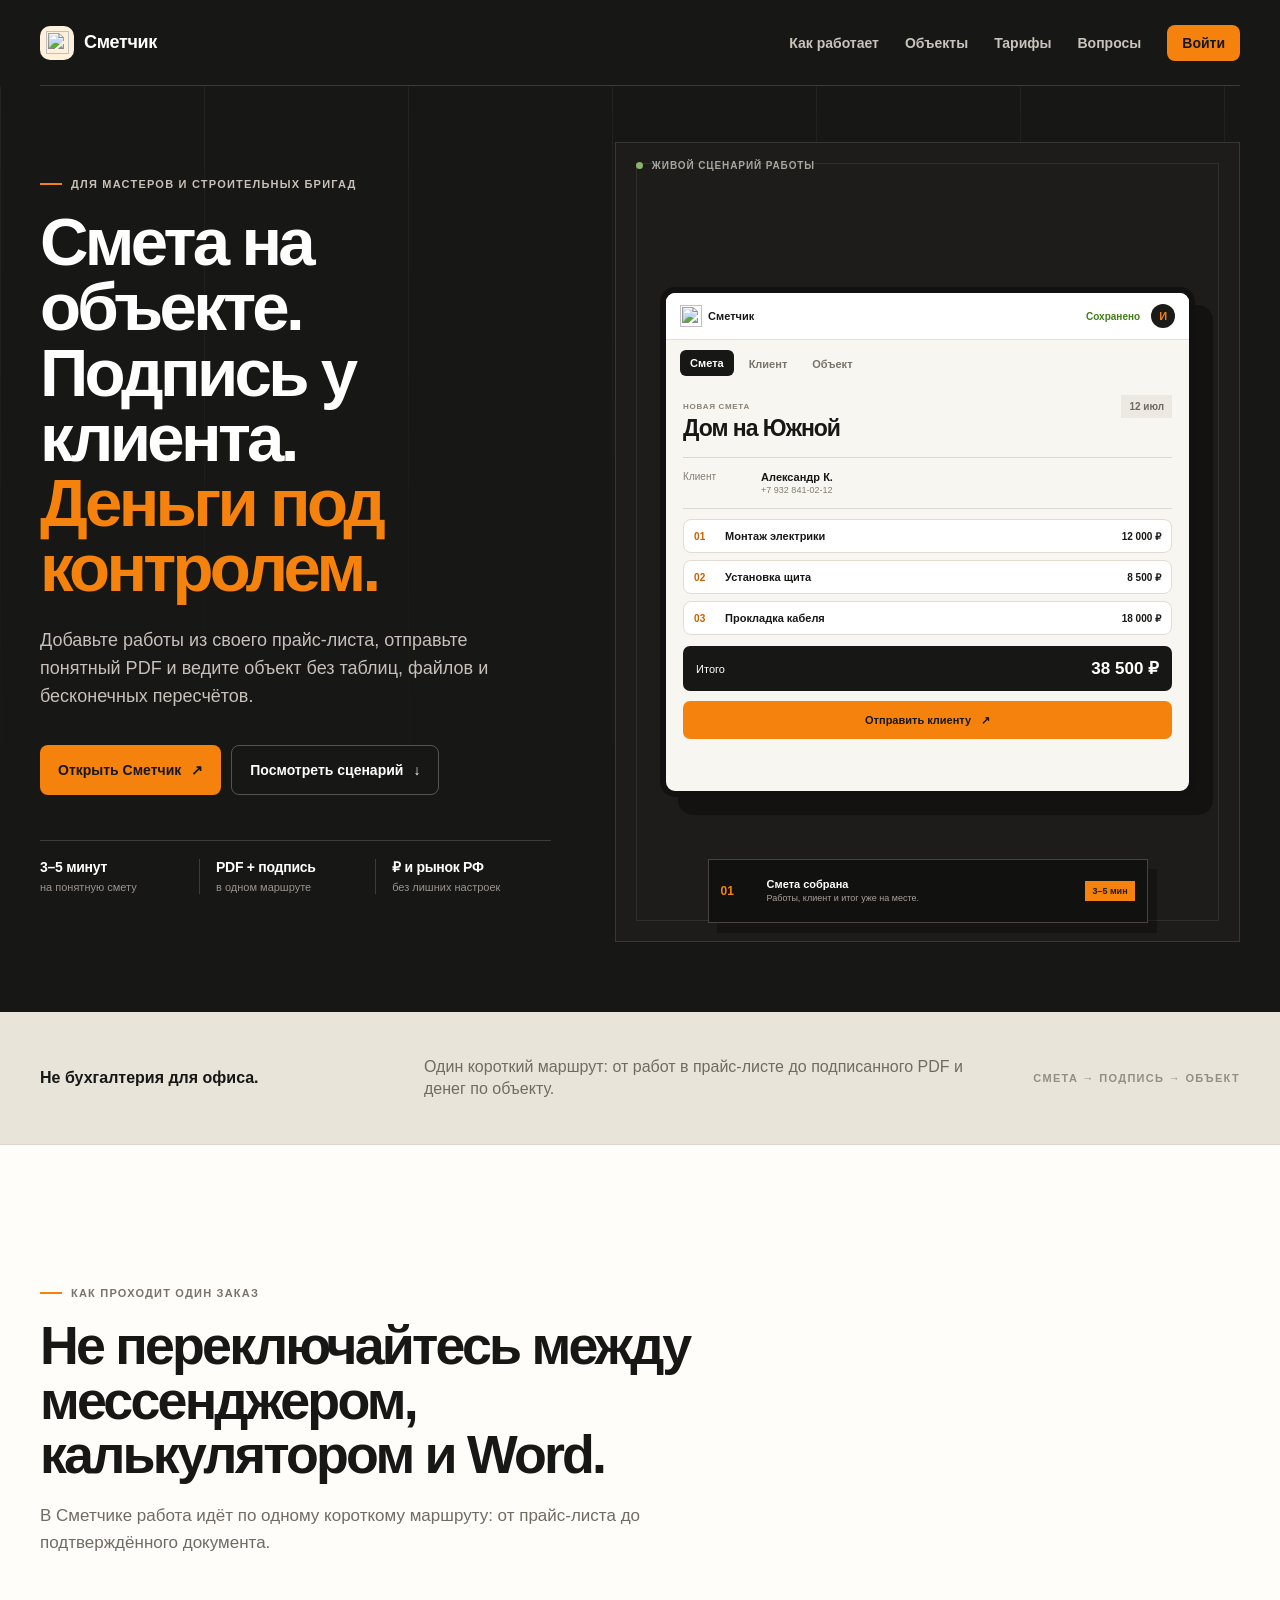
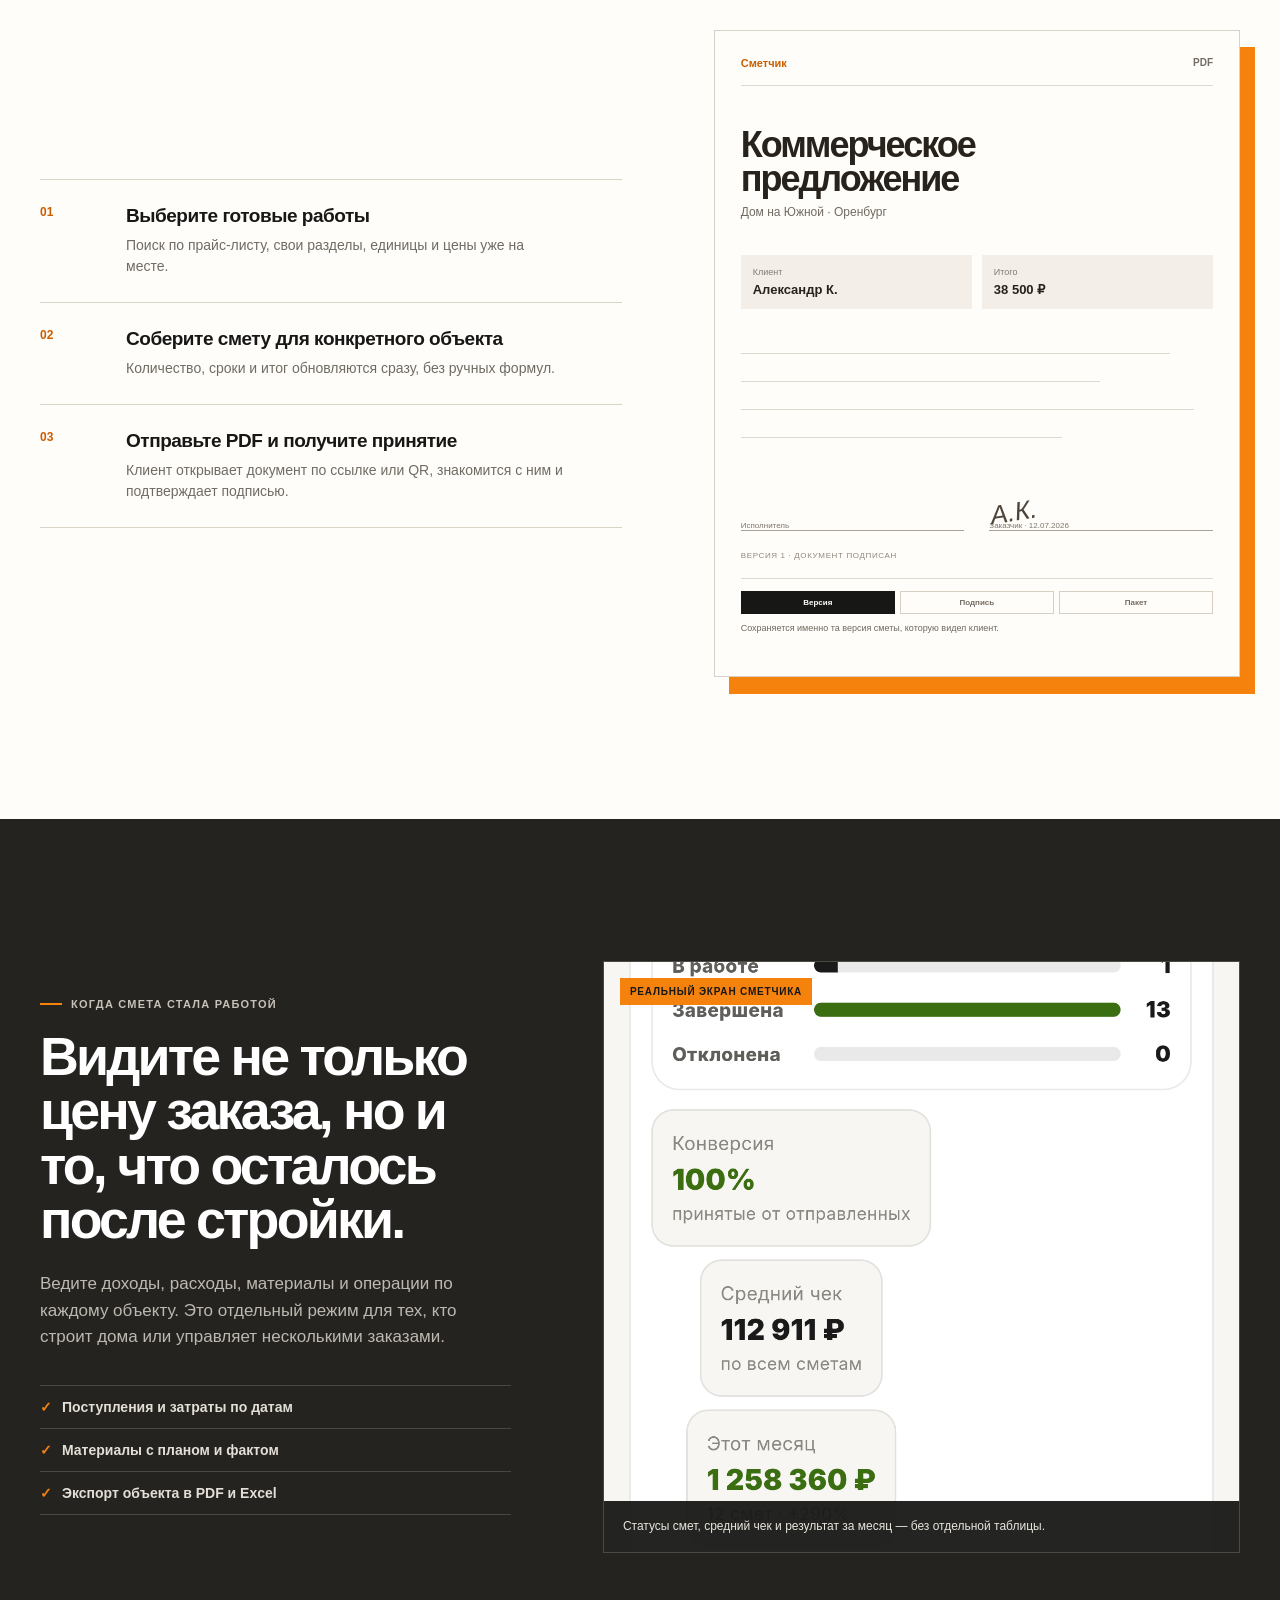
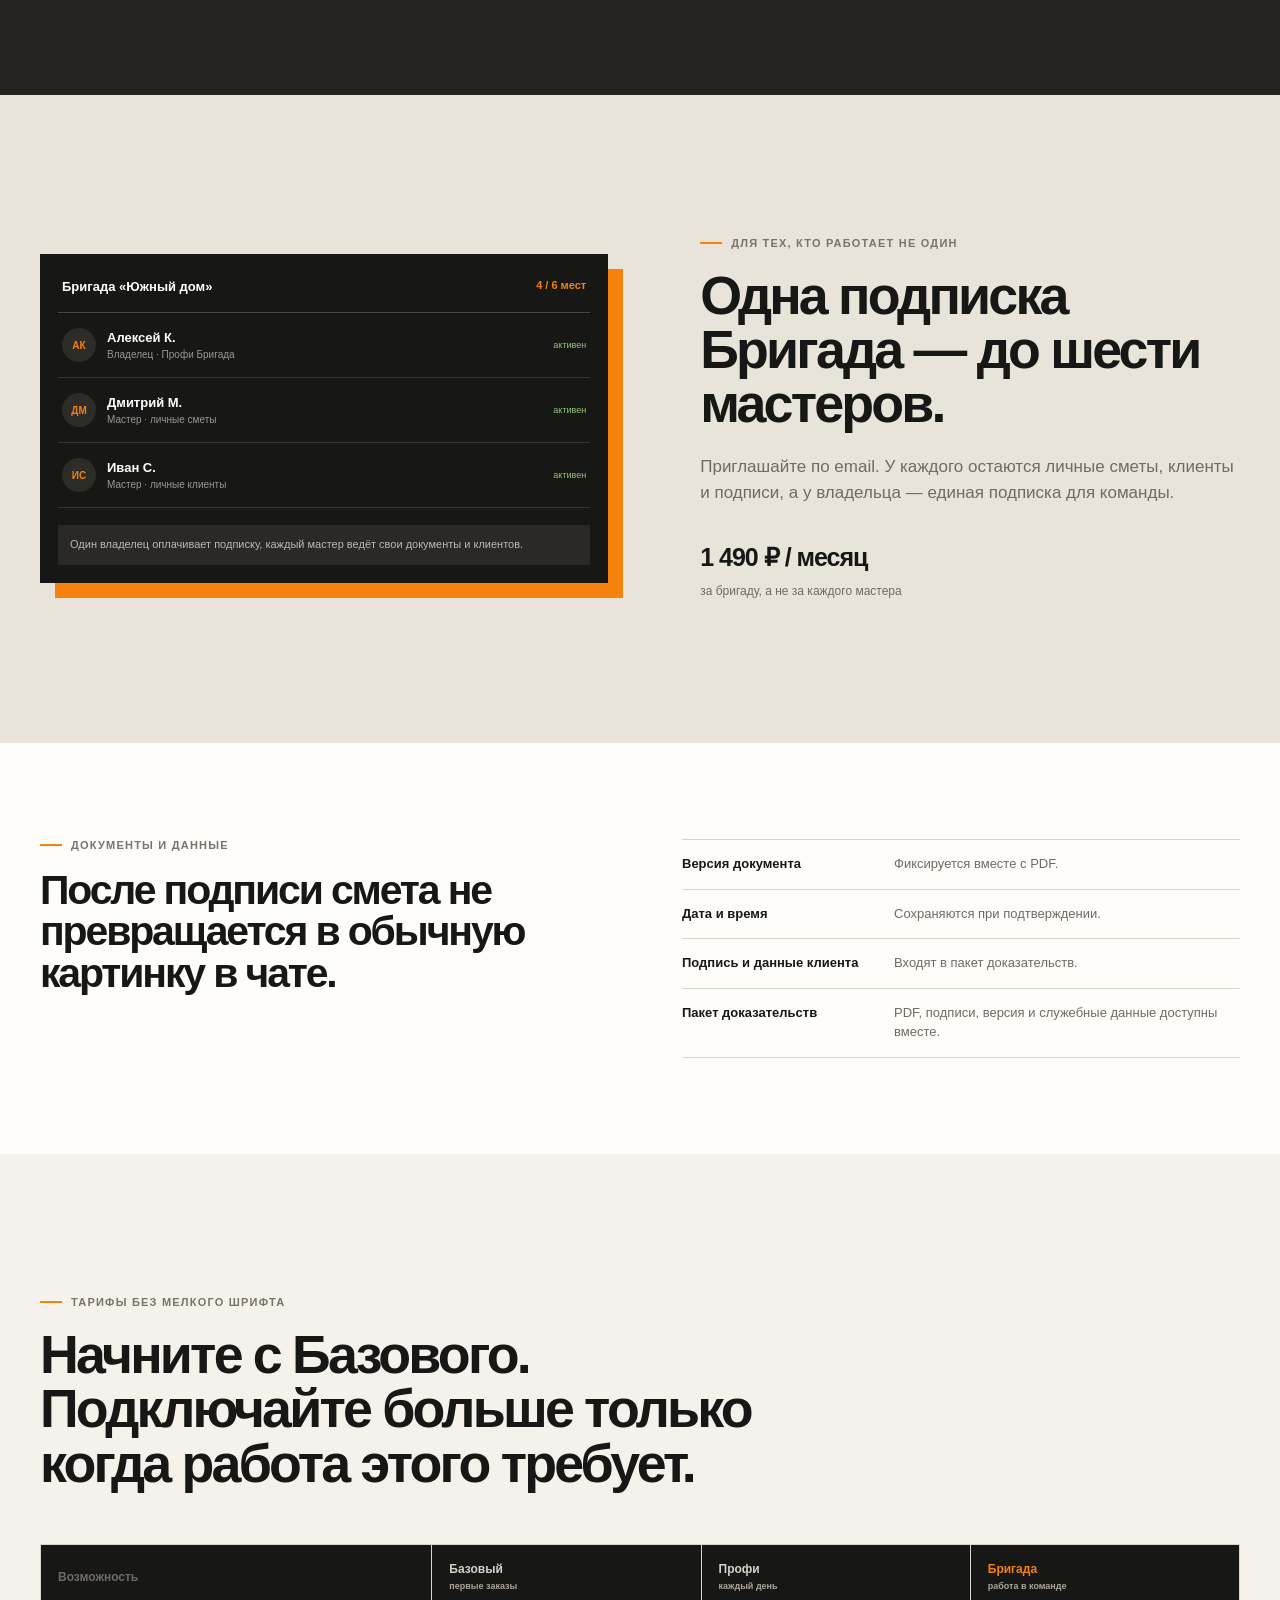
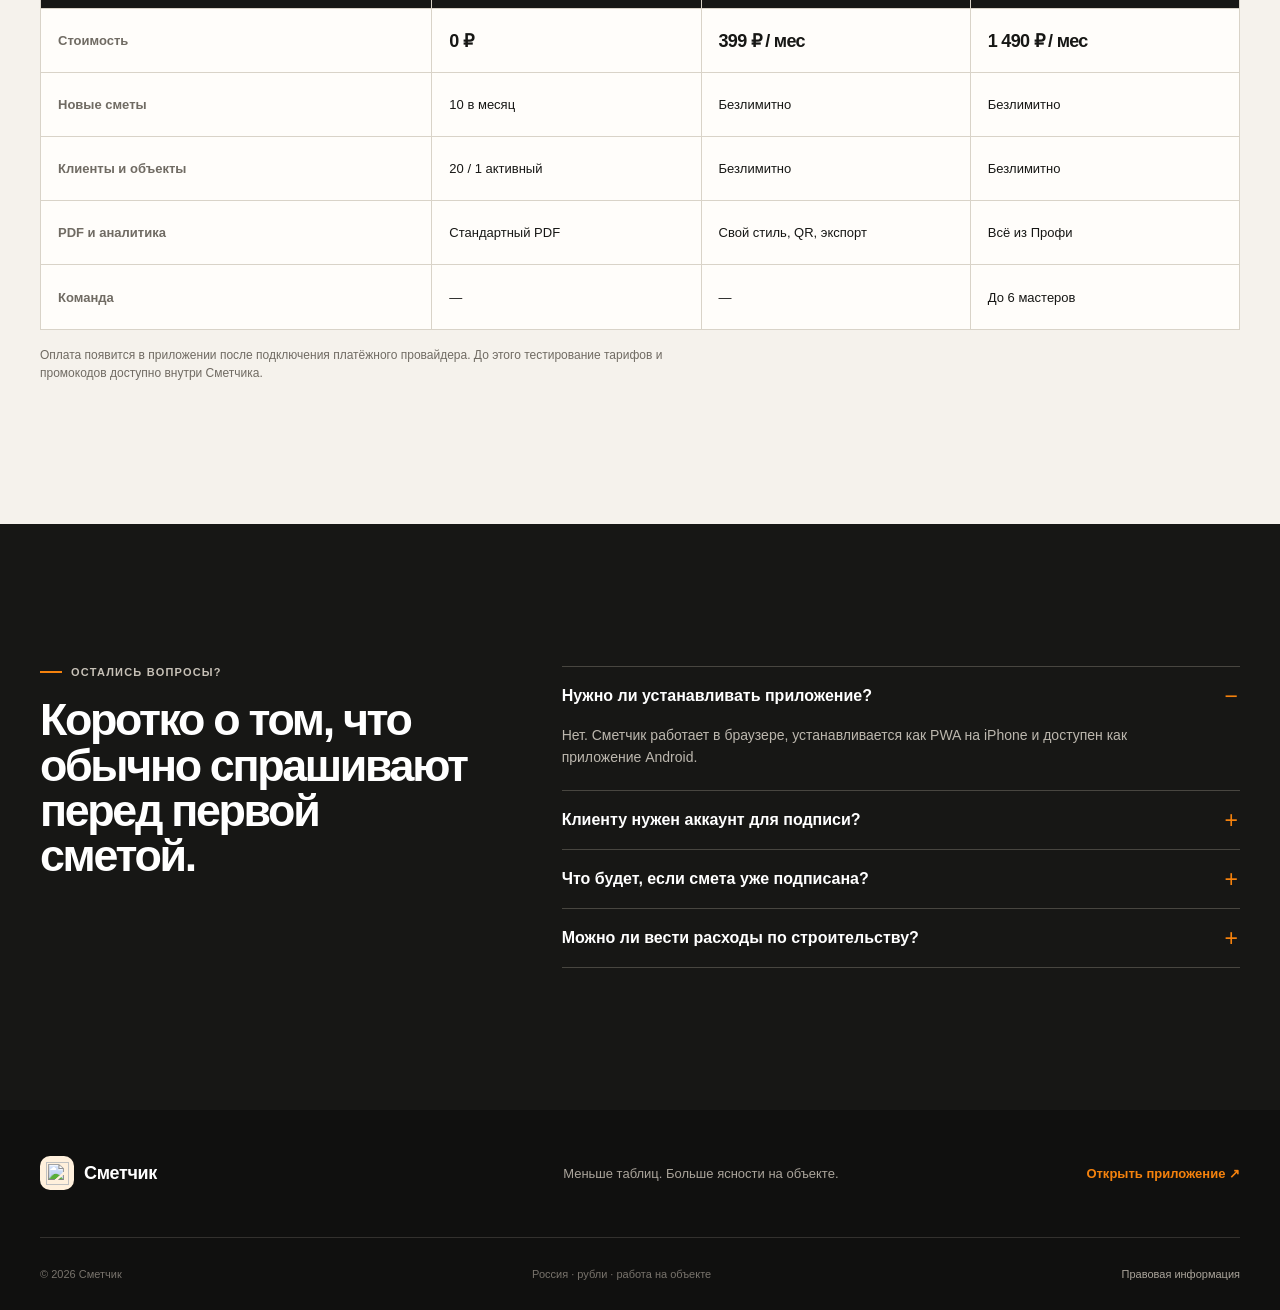
==== commit 106afb4e: "Усилил демонстрацию сайта-визитки" ====
--- a/marketing/index.html
+++ b/marketing/index.html
@@ -58,7 +58,7 @@
               </div>
               <div class="product-tabs" role="tablist" aria-label="Экраны приложения">
                 <button class="product-tab is-active" type="button" data-product-tab="estimate" role="tab" aria-selected="true">Смета</button>
-                <button class="product-tab" type="button" data-product-tab="approval" role="tab" aria-selected="false">Подпись</button>
+                <button class="product-tab" type="button" data-product-tab="approval" role="tab" aria-selected="false">Клиент</button>
                 <button class="product-tab" type="button" data-product-tab="object" role="tab" aria-selected="false">Объект</button>
               </div>
               <div class="product-screen is-active" data-product-screen="estimate">
@@ -74,7 +74,7 @@
               </div>
               <div class="product-screen" data-product-screen="approval" hidden>
                 <div class="approval-stamp">СМЕТА #A8F231</div>
-                <h2>Клиент принял смету</h2>
+                <h2>Смета принята</h2>
                 <p>Версия документа, дата, время и подпись сохранены вместе с PDF.</p>
                 <div class="signature-panel"><span>Подпись заказчика</span><b>Александр К.</b><i>подписано 12.07.2026 · 16:46</i><strong>А.К.</strong></div>
                 <div class="approval-proof"><span>Документ заблокирован от изменений</span><b>✓</b></div>
@@ -87,8 +87,14 @@
                 <div class="operation"><span class="operation-mark plus">+</span><div><b>Аванс клиента</b><small>Поступление · сегодня</small></div><em>150 000 ₽</em></div>
               </div>
             </div>
-            <div class="stage-note note-left"><b>Прайс-лист</b><span>Свои работы и цены</span></div>
-            <div class="stage-note note-right"><b>Без таблиц</b><span>Итог считается сам</span></div>
+            <div class="scenario-rail" aria-live="polite">
+              <span class="scenario-number" data-scenario-number>01</span>
+              <div>
+                <b data-scenario-title>Смета собрана</b>
+                <span data-scenario-copy>Работы, клиент и итог уже на месте.</span>
+              </div>
+              <span class="scenario-state" data-scenario-state>3–5 мин</span>
+            </div>
           </div>
         </div>
       </section>
@@ -96,8 +102,8 @@
       <section class="intro-band">
         <div class="container intro-grid reveal">
           <p>Не бухгалтерия для офиса.</p>
-          <p>Рабочий инструмент, который открывается одной рукой прямо на объекте.</p>
-          <span>01 / 05</span>
+          <p>Один короткий маршрут: от работ в прайс-листе до подписанного PDF и денег по объекту.</p>
+          <span>СМЕТА → ПОДПИСЬ → ОБЪЕКТ</span>
         </div>
       </section>
 
@@ -122,6 +128,14 @@
               <div class="document-lines"><span></span><span></span><span></span><span></span></div>
               <div class="document-sign"><div><i></i><span>Исполнитель</span></div><div><i class="client-sign">А.К.</i><span>Заказчик · 12.07.2026</span></div></div>
               <footer>Версия 1 · документ подписан</footer>
+              <div class="proof-reader" aria-label="Что сохраняется в подписанной смете">
+                <div class="proof-controls" role="tablist" aria-label="Данные документа">
+                  <button class="is-active" type="button" data-proof="version" aria-selected="true">Версия</button>
+                  <button type="button" data-proof="signature" aria-selected="false">Подпись</button>
+                  <button type="button" data-proof="package" aria-selected="false">Пакет</button>
+                </div>
+                <p data-proof-copy>Сохраняется именно та версия сметы, которую видел клиент.</p>
+              </div>
             </article>
           </div>
         </div>
@@ -172,7 +186,7 @@
             <p><b>Версия документа</b><span>Фиксируется вместе с PDF.</span></p>
             <p><b>Дата и время</b><span>Сохраняются при подтверждении.</span></p>
             <p><b>Подпись и данные клиента</b><span>Входят в пакет доказательств.</span></p>
-            <p><b>Доступ к данным</b><span>Только у владельца аккаунта и назначенных администраторов.</span></p>
+            <p><b>Пакет доказательств</b><span>PDF, подписи, версия и служебные данные доступны вместе.</span></p>
           </div>
         </div>
       </section>
@@ -181,7 +195,7 @@
         <div class="container">
           <div class="plans-heading reveal"><p class="kicker kicker-dark">Тарифы без мелкого шрифта</p><h2>Начните с Базового. Подключайте больше только когда работа этого требует.</h2></div>
           <div class="plan-table reveal" role="table" aria-label="Тарифы Сметчика">
-            <div class="plan-row plan-row-head" role="row"><span>Возможность</span><b>Базовый</b><b>Профи</b><b>Бригада</b></div>
+            <div class="plan-row plan-row-head" role="row"><span>Возможность</span><b>Базовый<small>первые заказы</small></b><b>Профи<small>каждый день</small></b><b>Бригада<small>работа в команде</small></b></div>
             <div class="plan-row" role="row"><span>Стоимость</span><b>0 ₽</b><b>399 ₽ / мес</b><b>1 490 ₽ / мес</b></div>
             <div class="plan-row" role="row"><span>Новые сметы</span><span>10 в месяц</span><span>Безлимитно</span><span>Безлимитно</span></div>
             <div class="plan-row" role="row"><span>Клиенты и объекты</span><span>20 / 1 активный</span><span>Безлимитно</span><span>Безлимитно</span></div>
--- a/marketing/styles.css
+++ b/marketing/styles.css
@@ -74,3 +74,37 @@
 @media (max-width:1000px) { .hero { min-height:auto; }.hero-layout,.object-layout,.team-layout,.questions-layout { grid-template-columns:1fr; }.hero-layout { gap:24px; }.product-stage { min-height:580px; }.hero-copy { padding-bottom:0; }.workflow-layout { gap:62px; }.object-copy { max-width:670px; }.real-screen { max-width:720px; width:100%; }.team-layout { gap:70px; }.trust-layout { gap:50px; }.questions-layout { gap:60px; }.footer-top { grid-template-columns:1fr auto; }.footer-top p { grid-column:1/-1; grid-row:2; padding-bottom:24px; }.footer-app { grid-column:2; grid-row:1; } }
 @media (max-width:720px) { .container { width:min(calc(100% - 32px),var(--max)); }.site-header { position:relative; color:var(--ink); background:var(--paper); }.nav { height:72px; border-bottom:1px solid var(--line); }.menu-button { display:block; }.nav-links { display:none; position:absolute; top:62px; right:16px; left:16px; padding:13px; flex-direction:column; align-items:stretch; gap:0; color:var(--ink); background:var(--surface); border:1px solid var(--line); box-shadow:0 12px 25px rgba(0,0,0,.12); }.nav-links.is-open { display:flex; }.nav-links a { padding:12px 8px; }.login-link { color:var(--ink); text-align:center; margin-top:7px; }.hero { padding:60px 0 42px; }.hero:before { inset:0; background-size:80px 100%; }.hero h1 { font-size:51px; }.hero-lead { font-size:16px; }.hero-actions { margin:28px 0 33px; }.button { width:100%; }.hero-facts { display:grid; grid-template-columns:1fr 1fr; gap:14px 0; }.hero-facts div:nth-child(3) { grid-column:1/-1; }.product-stage { min-height:500px; margin:0 -1px; padding:50px 12px 18px; }.product-shell { min-height:432px; border-width:4px; box-shadow:8px 9px 0 rgba(0,0,0,.36); }.product-screen { min-height:372px; padding:15px 13px; }.screen-heading h2,.product-screen h2 { font-size:20px; }.stage-note { display:none; }.intro-grid { min-height:0; grid-template-columns:1fr; gap:10px; padding:31px 0; }.intro-grid span { margin-top:7px; }.section { padding:86px 0; }.section h2 { font-size:38px; }.section-intro > p:last-child,.object-copy > p:not(.kicker),.team-copy > p:not(.kicker) { font-size:15px; }.workflow-layout { grid-template-columns:1fr; gap:50px; margin-top:45px; }.workflow-list li { grid-template-columns:48px 1fr; gap:10px; }.workflow-list b { font-size:17px; }.document-proof { min-height:465px; padding:21px; transform:none; box-shadow:9px 10px 0 var(--orange); }.document-proof h3 { margin-top:32px; font-size:31px; }.objects { padding-bottom:0; }.object-layout { gap:52px; }.real-screen { width:calc(100% + 32px); margin-left:-16px; min-height:505px; border-left:0; border-right:0; }.real-screen img { height:505px; }.team-layout { gap:57px; }.team-board { box-shadow:9px 10px 0 var(--orange); }.trust-layout { grid-template-columns:1fr; gap:40px; padding:76px 0; }.trust-list p { grid-template-columns:1fr; gap:5px; }.plan-table { margin-top:37px; overflow:auto; }.plan-row { width:680px; grid-template-columns:170px repeat(3,170px); }.plan-row > * { font-size:12px; }.questions-layout { gap:45px; }.footer-top { grid-template-columns:1fr; gap:18px; padding:29px 0; }.footer-top p { grid-column:auto; grid-row:auto; padding:0; }.footer-app { grid-column:auto; grid-row:auto; }.footer-bottom { min-height:0; padding:22px 0; align-items:flex-start; flex-direction:column; gap:10px; }.footer-bottom span:nth-child(2) { display:none; } }
 @media (prefers-reduced-motion:reduce) { html { scroll-behavior:auto; }.reveal { opacity:1; transform:none; transition:none; }.button { transition:none; }.product-screen { animation:none; } }
+
+/* Product cues explain the workflow instead of adding decoration. */
+.product-tab { transition:color .18s ease,background-color .18s ease,transform .18s ease; }
+.product-tab:hover { color:var(--ink); }
+.product-tab.is-active { transform:translateY(-1px); }
+
+.scenario-rail { width:min(100% - 32px,440px); min-height:64px; position:absolute; z-index:3; right:0; bottom:18px; left:0; display:grid; grid-template-columns:36px 1fr auto; align-items:center; gap:10px; padding:10px 12px; margin:auto; color:#e5dfd6; background:#11110f; border:1px solid #47443e; box-shadow:9px 10px 0 rgba(0,0,0,.28); }
+.scenario-number { color:var(--orange); font-size:12px; font-weight:900; }
+.scenario-rail div { display:grid; gap:3px; min-width:0; }
+.scenario-rail b { color:var(--white); font-size:11px; }
+.scenario-rail div span { color:#a7a199; font-size:9px; line-height:1.3; }
+.scenario-state { padding:5px 7px; color:#1f1e1b; background:var(--orange); font-size:9px; font-weight:900; white-space:nowrap; }
+
+.document-proof { transition:transform .25s ease,box-shadow .25s ease; }
+.document-proof:hover { transform:rotate(.5deg) translateY(-3px); box-shadow:18px 21px 0 var(--orange); }
+.proof-reader { margin-top:18px; padding-top:12px; border-top:1px solid #ded8ce; }
+.proof-controls { display:flex; gap:5px; }
+.proof-controls button { flex:1; padding:6px 4px; border:1px solid #d7cfc4; color:#736b62; background:transparent; cursor:pointer; font:inherit; font-size:8px; font-weight:800; transition:background-color .18s ease,color .18s ease,border-color .18s ease; }
+.proof-controls button.is-active { color:#fff; background:var(--ink); border-color:var(--ink); }
+.proof-reader p { min-height:28px; margin:8px 0 0; color:#6e675f; font-size:9px; line-height:1.35; }
+
+.plan-row-head b { display:grid; align-content:center; gap:3px; }
+.plan-row-head b small { color:#aaa49b; font-size:9px; font-weight:600; }
+
+@media (max-width:720px) {
+  .product-stage { padding-bottom:88px; }
+  .scenario-rail { bottom:14px; width:calc(100% - 24px); }
+  .intro-grid span { font-size:9px; }
+  .document-proof:hover { transform:none; box-shadow:9px 10px 0 var(--orange); }
+}
+
+@media (prefers-reduced-motion:reduce) {
+  .product-tab,.document-proof,.proof-controls button { transition:none; }
+}
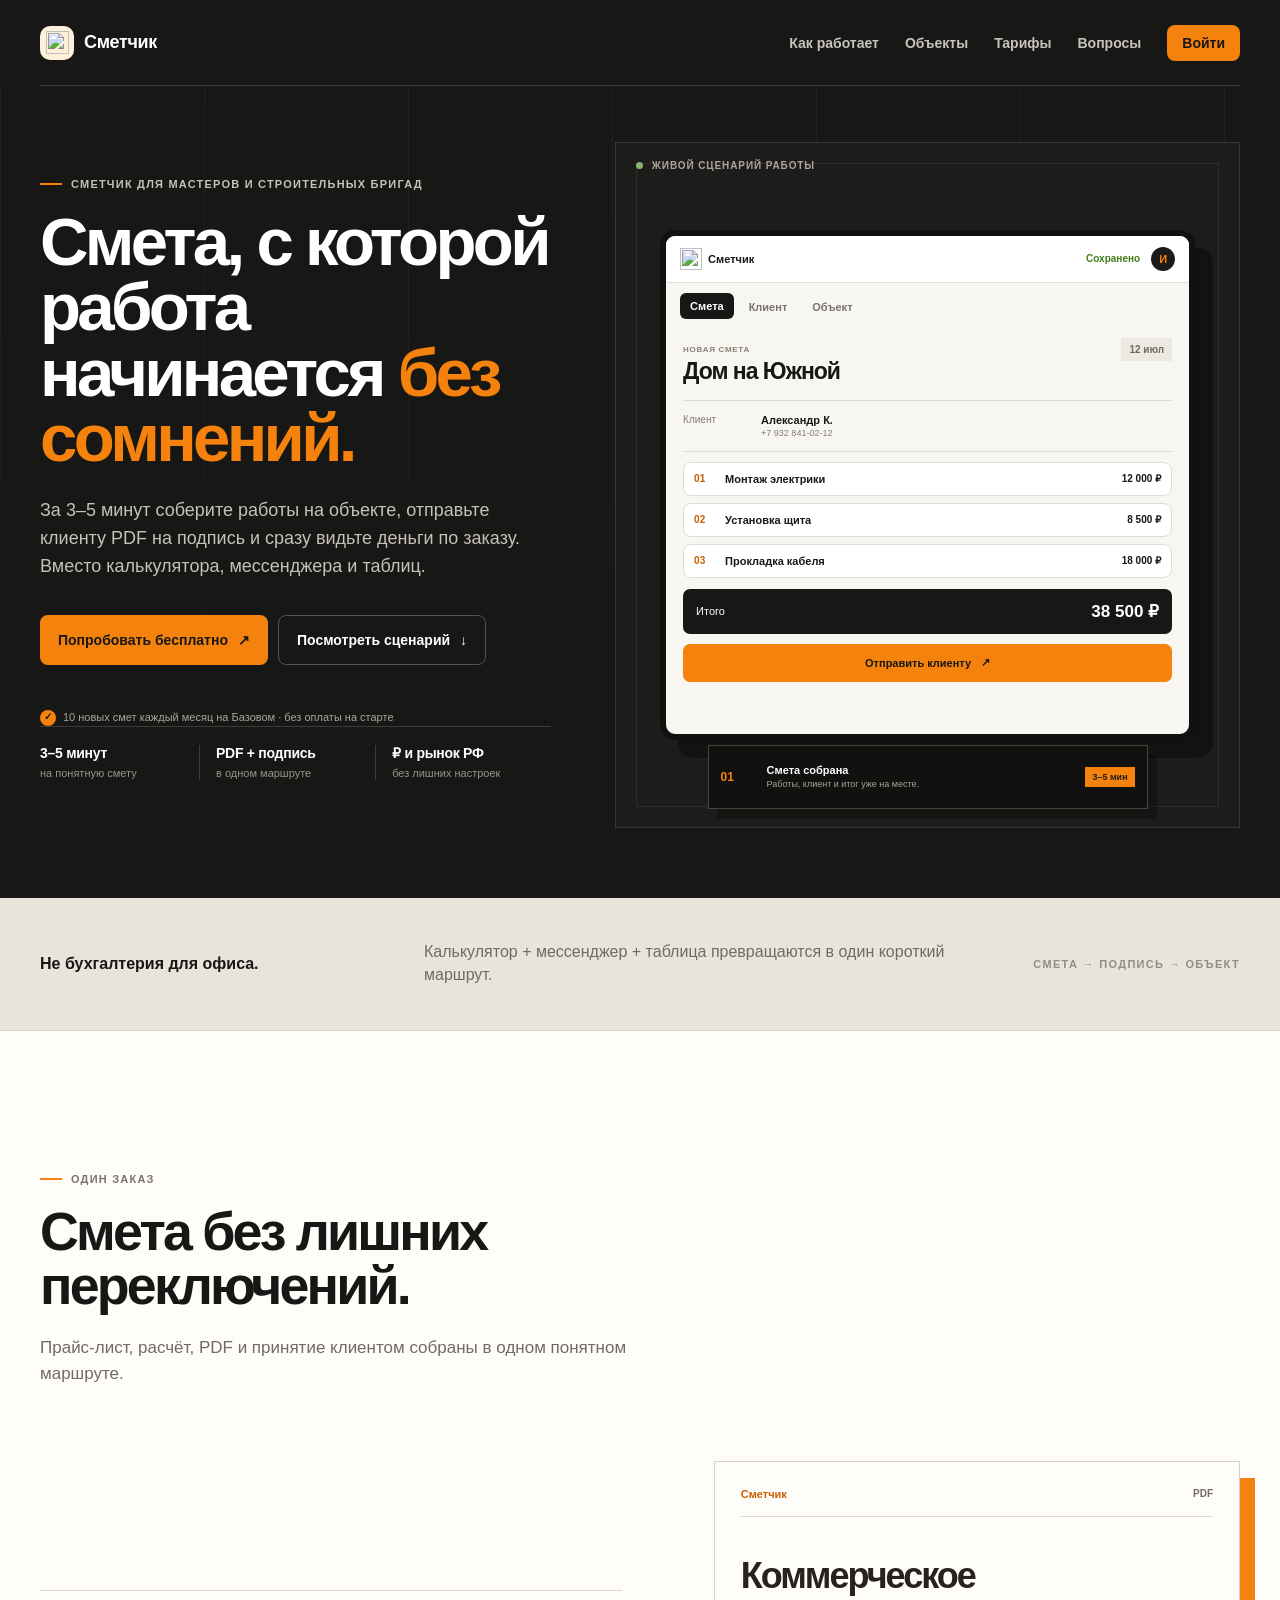
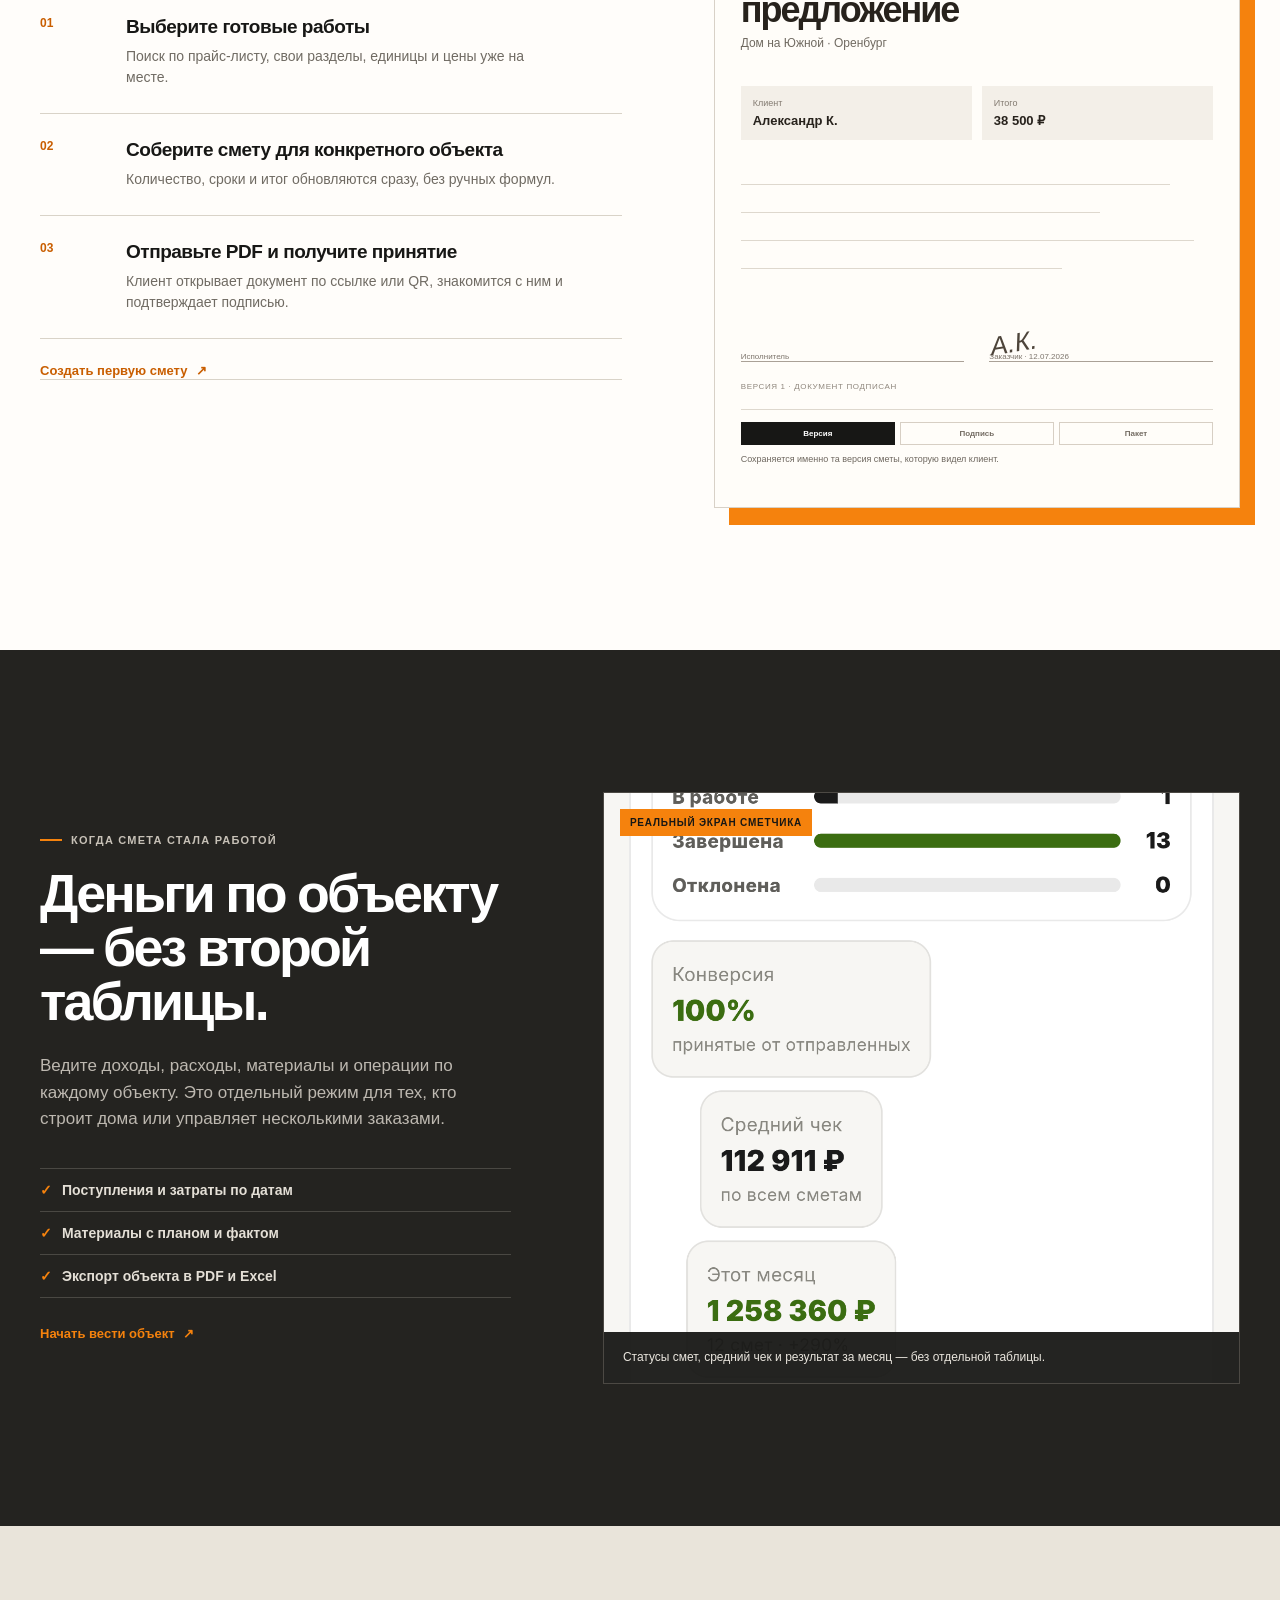
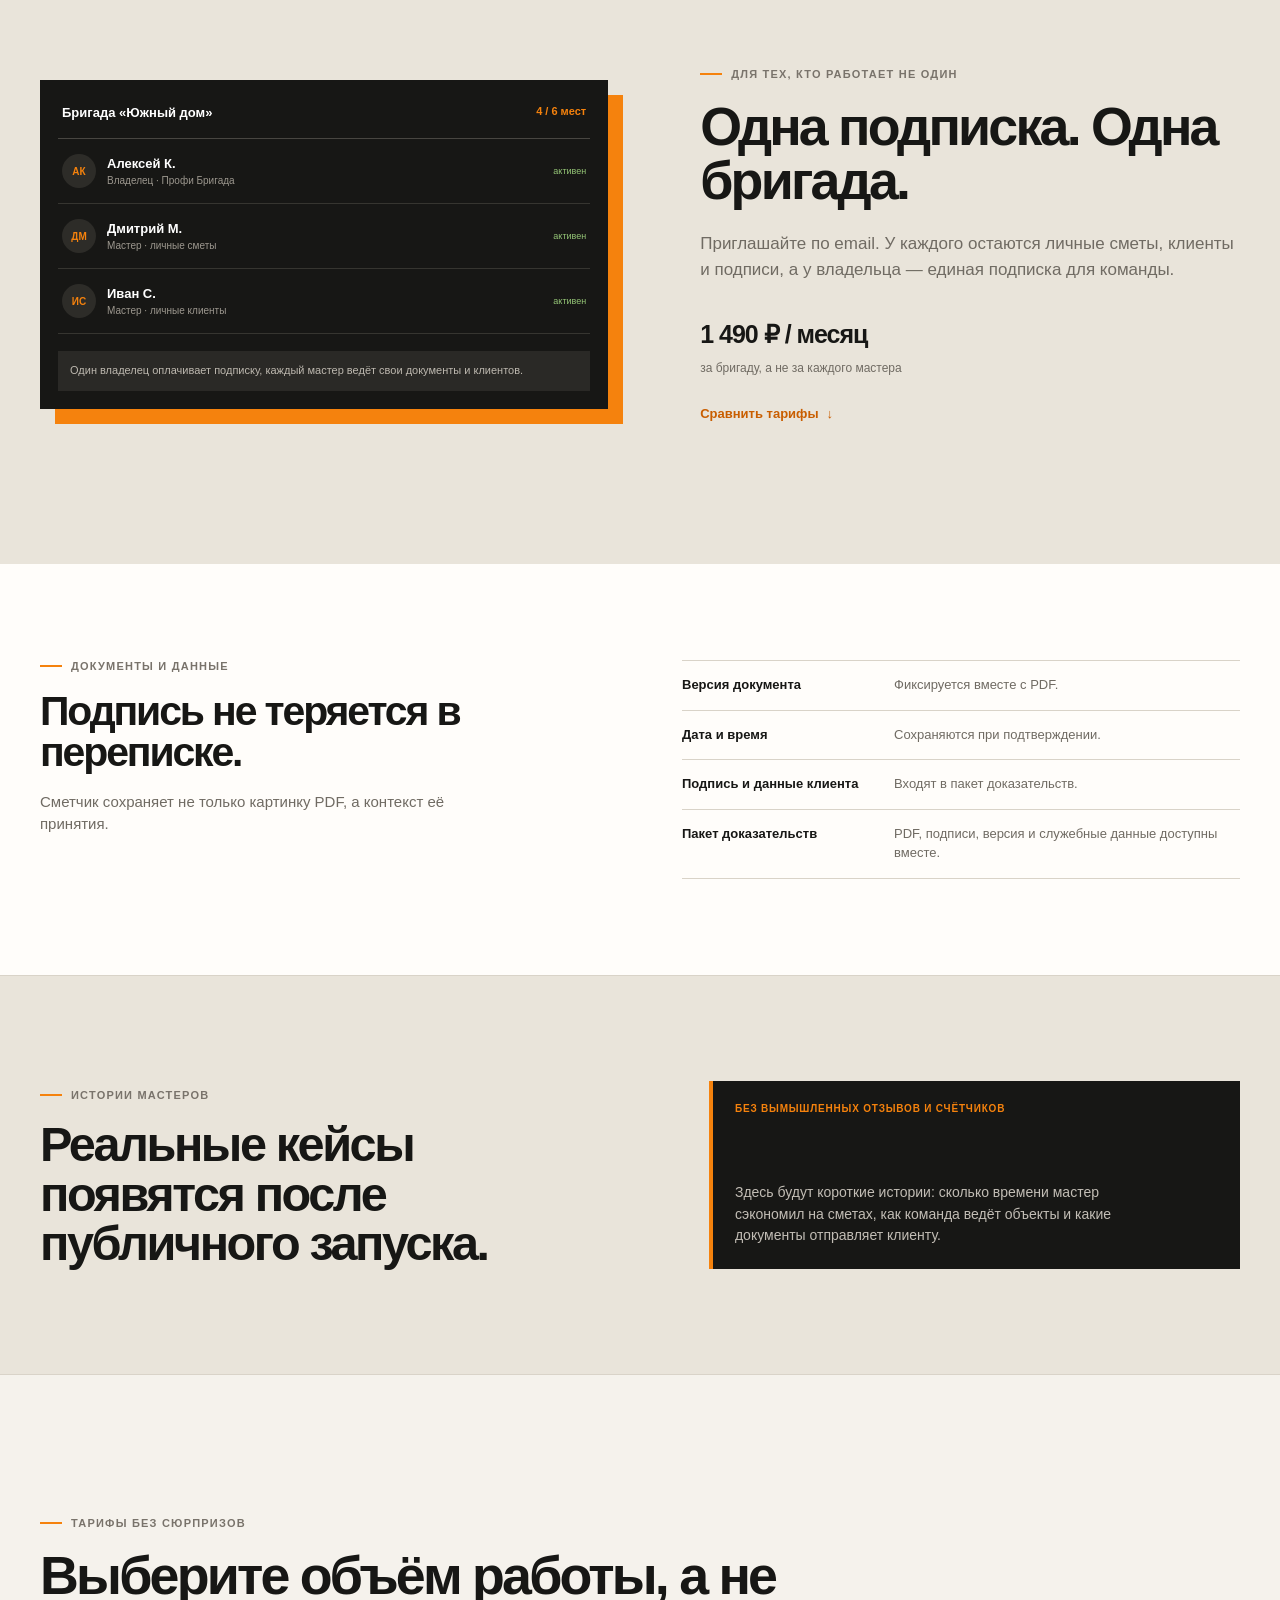
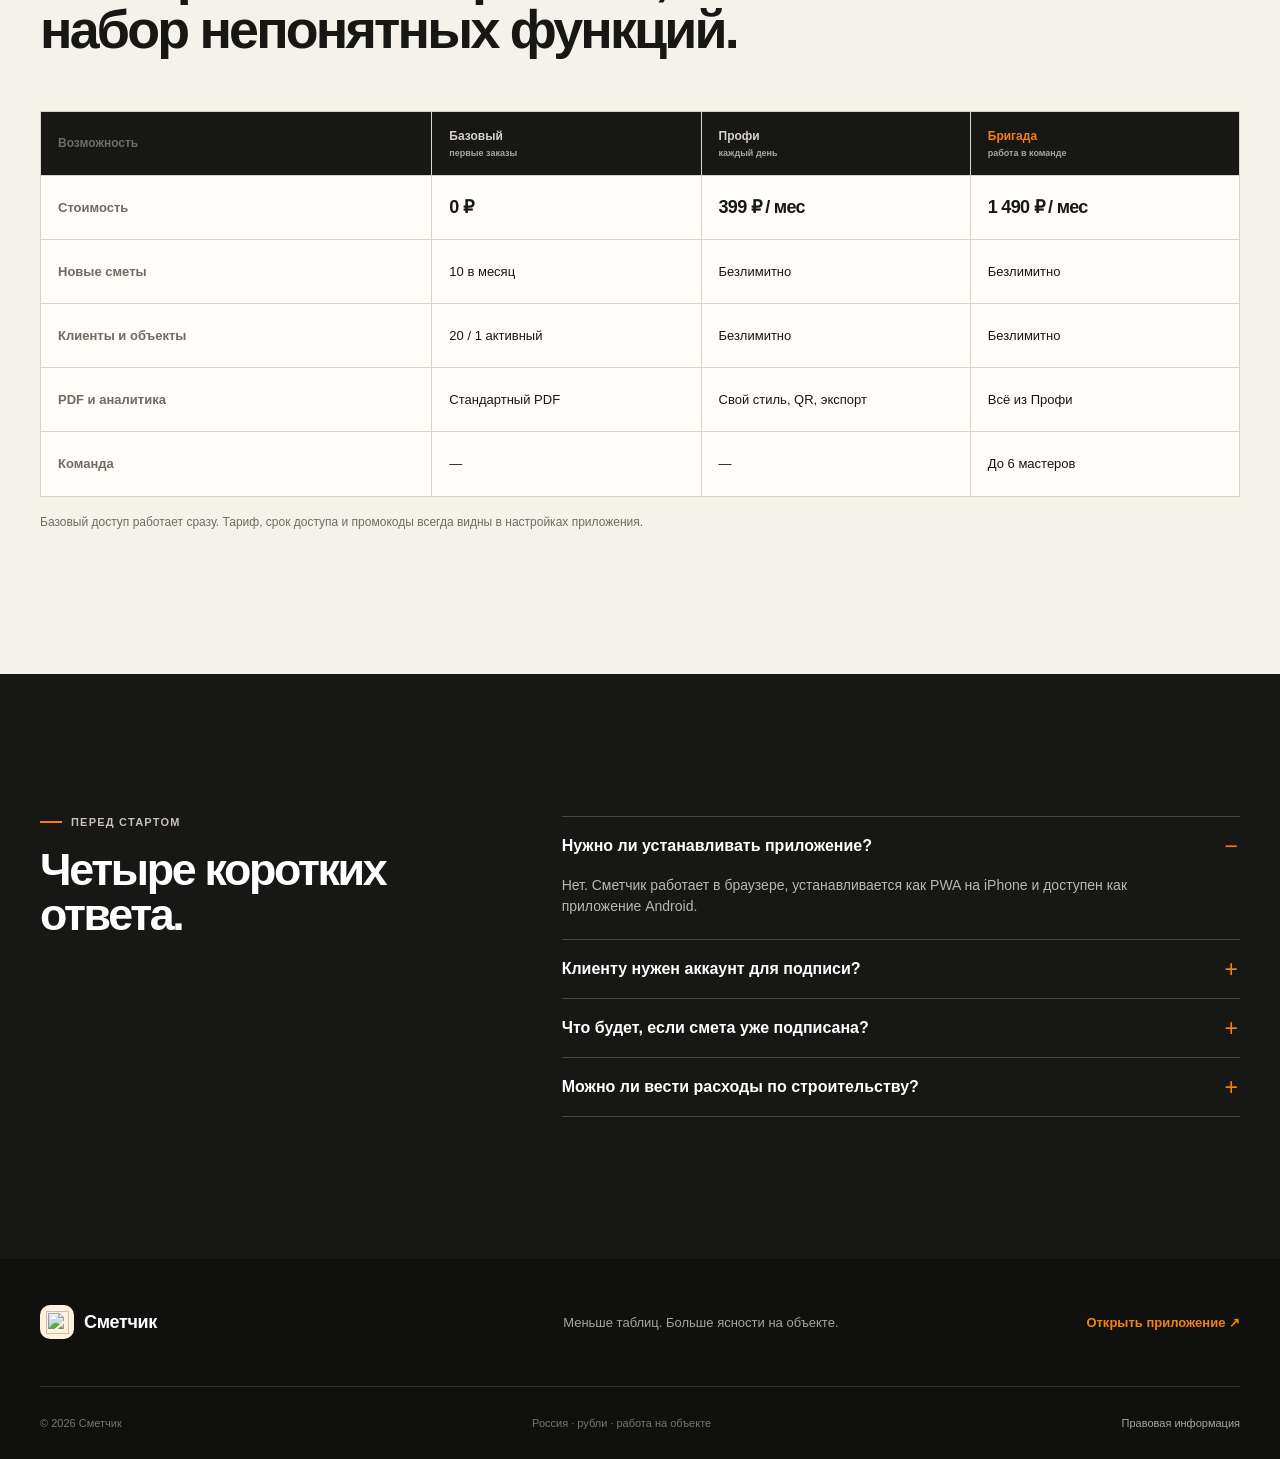
==== commit e41d40b5: "Улучшил конверсию сайта-визитки" ====
--- a/marketing/index.html
+++ b/marketing/index.html
@@ -34,13 +34,14 @@
       <section class="hero">
         <div class="container hero-layout">
           <div class="hero-copy reveal">
-            <p class="kicker">Для мастеров и строительных бригад</p>
-            <h1>Смета на объекте.<br>Подпись у клиента.<br><em>Деньги под контролем.</em></h1>
-            <p class="hero-lead">Добавьте работы из своего прайс-листа, отправьте понятный PDF и ведите объект без таблиц, файлов и бесконечных пересчётов.</p>
+            <p class="kicker">Сметчик для мастеров и строительных бригад</p>
+            <h1>Смета, с которой работа начинается <em>без сомнений.</em></h1>
+            <p class="hero-lead">За 3–5 минут соберите работы на объекте, отправьте клиенту PDF на подпись и сразу видьте деньги по заказу. Вместо калькулятора, мессенджера и таблиц.</p>
             <div class="hero-actions">
-              <a class="button button-primary" href="https://smetchik.pages.dev">Открыть Сметчик <span aria-hidden="true">↗</span></a>
+              <a class="button button-primary" href="https://smetchik.pages.dev">Попробовать бесплатно <span aria-hidden="true">↗</span></a>
               <a class="button button-secondary" href="#workflow">Посмотреть сценарий <span aria-hidden="true">↓</span></a>
             </div>
+            <p class="hero-start-note"><span>✓</span> 10 новых смет каждый месяц на Базовом · без оплаты на старте</p>
             <div class="hero-facts" aria-label="Ключевые факты">
               <div><b>3–5 минут</b><span>на понятную смету</span></div>
               <div><b>PDF + подпись</b><span>в одном маршруте</span></div>
@@ -102,7 +103,7 @@
       <section class="intro-band">
         <div class="container intro-grid reveal">
           <p>Не бухгалтерия для офиса.</p>
-          <p>Один короткий маршрут: от работ в прайс-листе до подписанного PDF и денег по объекту.</p>
+          <p>Калькулятор + мессенджер + таблица превращаются в один короткий маршрут.</p>
           <span>СМЕТА → ПОДПИСЬ → ОБЪЕКТ</span>
         </div>
       </section>
@@ -110,15 +111,16 @@
       <section class="workflow section" id="workflow">
         <div class="container">
           <div class="section-intro reveal">
-            <p class="kicker kicker-dark">Как проходит один заказ</p>
-            <h2>Не переключайтесь между мессенджером, калькулятором и Word.</h2>
-            <p>В Сметчике работа идёт по одному короткому маршруту: от прайс-листа до подтверждённого документа.</p>
+            <p class="kicker kicker-dark">Один заказ</p>
+            <h2>Смета без лишних переключений.</h2>
+            <p>Прайс-лист, расчёт, PDF и принятие клиентом собраны в одном понятном маршруте.</p>
           </div>
           <div class="workflow-layout">
             <ol class="workflow-list reveal">
               <li><span>01</span><div><b>Выберите готовые работы</b><p>Поиск по прайс-листу, свои разделы, единицы и цены уже на месте.</p></div></li>
               <li><span>02</span><div><b>Соберите смету для конкретного объекта</b><p>Количество, сроки и итог обновляются сразу, без ручных формул.</p></div></li>
               <li><span>03</span><div><b>Отправьте PDF и получите принятие</b><p>Клиент открывает документ по ссылке или QR, знакомится с ним и подтверждает подписью.</p></div></li>
+              <li class="workflow-action"><a href="https://smetchik.pages.dev">Создать первую смету <span aria-hidden="true">↗</span></a></li>
             </ol>
             <article class="document-proof reveal" aria-label="Пример подписанного документа">
               <div class="document-top"><span>Сметчик</span><i>PDF</i></div>
@@ -145,13 +147,14 @@
         <div class="container object-layout">
           <div class="object-copy reveal">
             <p class="kicker">Когда смета стала работой</p>
-            <h2>Видите не только цену заказа, но и то, что осталось после стройки.</h2>
+            <h2>Деньги по объекту — без второй таблицы.</h2>
             <p>Ведите доходы, расходы, материалы и операции по каждому объекту. Это отдельный режим для тех, кто строит дома или управляет несколькими заказами.</p>
             <div class="object-points">
               <span>Поступления и затраты по датам</span>
               <span>Материалы с планом и фактом</span>
               <span>Экспорт объекта в PDF и Excel</span>
             </div>
+            <a class="text-action text-action-light" href="https://smetchik.pages.dev">Начать вести объект <span aria-hidden="true">↗</span></a>
           </div>
           <figure class="real-screen reveal">
             <div class="screen-label">Реальный экран Сметчика</div>
@@ -172,16 +175,17 @@
           </div>
           <div class="team-copy reveal">
             <p class="kicker kicker-dark">Для тех, кто работает не один</p>
-            <h2>Одна подписка Бригада — до шести мастеров.</h2>
+            <h2>Одна подписка. Одна бригада.</h2>
             <p>Приглашайте по email. У каждого остаются личные сметы, клиенты и подписи, а у владельца — единая подписка для команды.</p>
             <p class="team-price"><b>1 490 ₽ / месяц</b><span>за бригаду, а не за каждого мастера</span></p>
+            <a class="text-action" href="#plans">Сравнить тарифы <span aria-hidden="true">↓</span></a>
           </div>
         </div>
       </section>
 
       <section class="trust section">
         <div class="container trust-layout reveal">
-          <div><p class="kicker kicker-dark">Документы и данные</p><h2>После подписи смета не превращается в обычную картинку в чате.</h2></div>
+          <div><p class="kicker kicker-dark">Документы и данные</p><h2>Подпись не теряется в переписке.</h2><p class="trust-lead">Сметчик сохраняет не только картинку PDF, а контекст её принятия.</p></div>
           <div class="trust-list">
             <p><b>Версия документа</b><span>Фиксируется вместе с PDF.</span></p>
             <p><b>Дата и время</b><span>Сохраняются при подтверждении.</span></p>
@@ -191,9 +195,22 @@
         </div>
       </section>
 
+      <section class="cases section" id="cases">
+        <div class="container cases-layout reveal">
+          <div>
+            <p class="kicker kicker-dark">Истории мастеров</p>
+            <h2>Реальные кейсы появятся после публичного запуска.</h2>
+          </div>
+          <div class="case-placeholder">
+            <span>Без вымышленных отзывов и счётчиков</span>
+            <p>Здесь будут короткие истории: сколько времени мастер сэкономил на сметах, как команда ведёт объекты и какие документы отправляет клиенту.</p>
+          </div>
+        </div>
+      </section>
+
       <section class="plans section" id="plans">
         <div class="container">
-          <div class="plans-heading reveal"><p class="kicker kicker-dark">Тарифы без мелкого шрифта</p><h2>Начните с Базового. Подключайте больше только когда работа этого требует.</h2></div>
+          <div class="plans-heading reveal"><p class="kicker kicker-dark">Тарифы без сюрпризов</p><h2>Выберите объём работы, а не набор непонятных функций.</h2></div>
           <div class="plan-table reveal" role="table" aria-label="Тарифы Сметчика">
             <div class="plan-row plan-row-head" role="row"><span>Возможность</span><b>Базовый<small>первые заказы</small></b><b>Профи<small>каждый день</small></b><b>Бригада<small>работа в команде</small></b></div>
             <div class="plan-row" role="row"><span>Стоимость</span><b>0 ₽</b><b>399 ₽ / мес</b><b>1 490 ₽ / мес</b></div>
@@ -202,13 +219,13 @@
             <div class="plan-row" role="row"><span>PDF и аналитика</span><span>Стандартный PDF</span><span>Свой стиль, QR, экспорт</span><span>Всё из Профи</span></div>
             <div class="plan-row" role="row"><span>Команда</span><span>—</span><span>—</span><span>До 6 мастеров</span></div>
           </div>
-          <p class="plan-note reveal">Оплата появится в приложении после подключения платёжного провайдера. До этого тестирование тарифов и промокодов доступно внутри Сметчика.</p>
+          <p class="plan-note reveal">Базовый доступ работает сразу. Тариф, срок доступа и промокоды всегда видны в настройках приложения.</p>
         </div>
       </section>
 
       <section class="questions section" id="questions">
         <div class="container questions-layout">
-          <div class="questions-copy reveal"><p class="kicker">Остались вопросы?</p><h2>Коротко о том, что обычно спрашивают перед первой сметой.</h2></div>
+          <div class="questions-copy reveal"><p class="kicker">Перед стартом</p><h2>Четыре коротких ответа.</h2></div>
           <div class="faq reveal">
             <details open><summary>Нужно ли устанавливать приложение?</summary><p>Нет. Сметчик работает в браузере, устанавливается как PWA на iPhone и доступен как приложение Android.</p></details>
             <details><summary>Клиенту нужен аккаунт для подписи?</summary><p>Нет. Мастер создаёт ссылку или QR для конкретной сметы, клиент открывает документ и подтверждает принятие на своей странице.</p></details>
--- a/marketing/styles.css
+++ b/marketing/styles.css
@@ -108,3 +108,30 @@
 @media (prefers-reduced-motion:reduce) {
   .product-tab,.document-proof,.proof-controls button { transition:none; }
 }
+
+/* Conversion details stay deliberately quiet: the product remains the focus. */
+.hero-start-note { display:flex; align-items:center; gap:7px; margin:16px 0 0; color:#aaa49b; font-size:11px; line-height:1.45; }
+.hero-start-note span { display:grid; place-items:center; width:16px; height:16px; flex:0 0 auto; color:#181715; background:var(--orange); border-radius:50%; font-size:10px; font-weight:900; }
+.workflow-action { display:block!important; padding:22px 0 0!important; }
+.workflow-action a,.text-action { display:inline-flex; align-items:center; gap:8px; color:var(--orange-dark); font-size:13px; font-weight:900; transition:gap .18s ease,color .18s ease; }
+.workflow-action a:hover,.text-action:hover { gap:12px; color:var(--ink); }
+.text-action { margin-top:28px; }
+.text-action-light { color:var(--orange); }
+.text-action-light:hover { color:#fff; }
+.trust-lead { max-width:440px; margin:17px 0 0; color:var(--muted); font-size:15px; line-height:1.5; }
+.cases { padding:105px 0; background:var(--paper-deep); border-top:1px solid var(--line); border-bottom:1px solid var(--line); }
+.cases-layout { display:grid; grid-template-columns:1.05fr .95fr; align-items:end; gap:82px; }
+.cases h2 { max-width:570px; margin:0; font-size:clamp(34px,3.8vw,54px); line-height:1.02; letter-spacing:-.05em; }
+.case-placeholder { min-height:188px; display:flex; flex-direction:column; justify-content:space-between; padding:22px; color:#ded9d0; background:var(--ink); border-left:4px solid var(--orange); }
+.case-placeholder span { color:var(--orange); font-size:10px; font-weight:900; letter-spacing:.08em; text-transform:uppercase; }
+.case-placeholder p { max-width:420px; margin:35px 0 0; color:#c2bdb5; font-size:14px; line-height:1.55; }
+
+@media (max-width:1000px) {
+  .cases-layout { grid-template-columns:1fr; gap:45px; }
+}
+
+@media (max-width:720px) {
+  .hero-start-note { align-items:flex-start; max-width:340px; }
+  .cases { padding:76px 0; }
+  .case-placeholder { min-height:0; }
+}
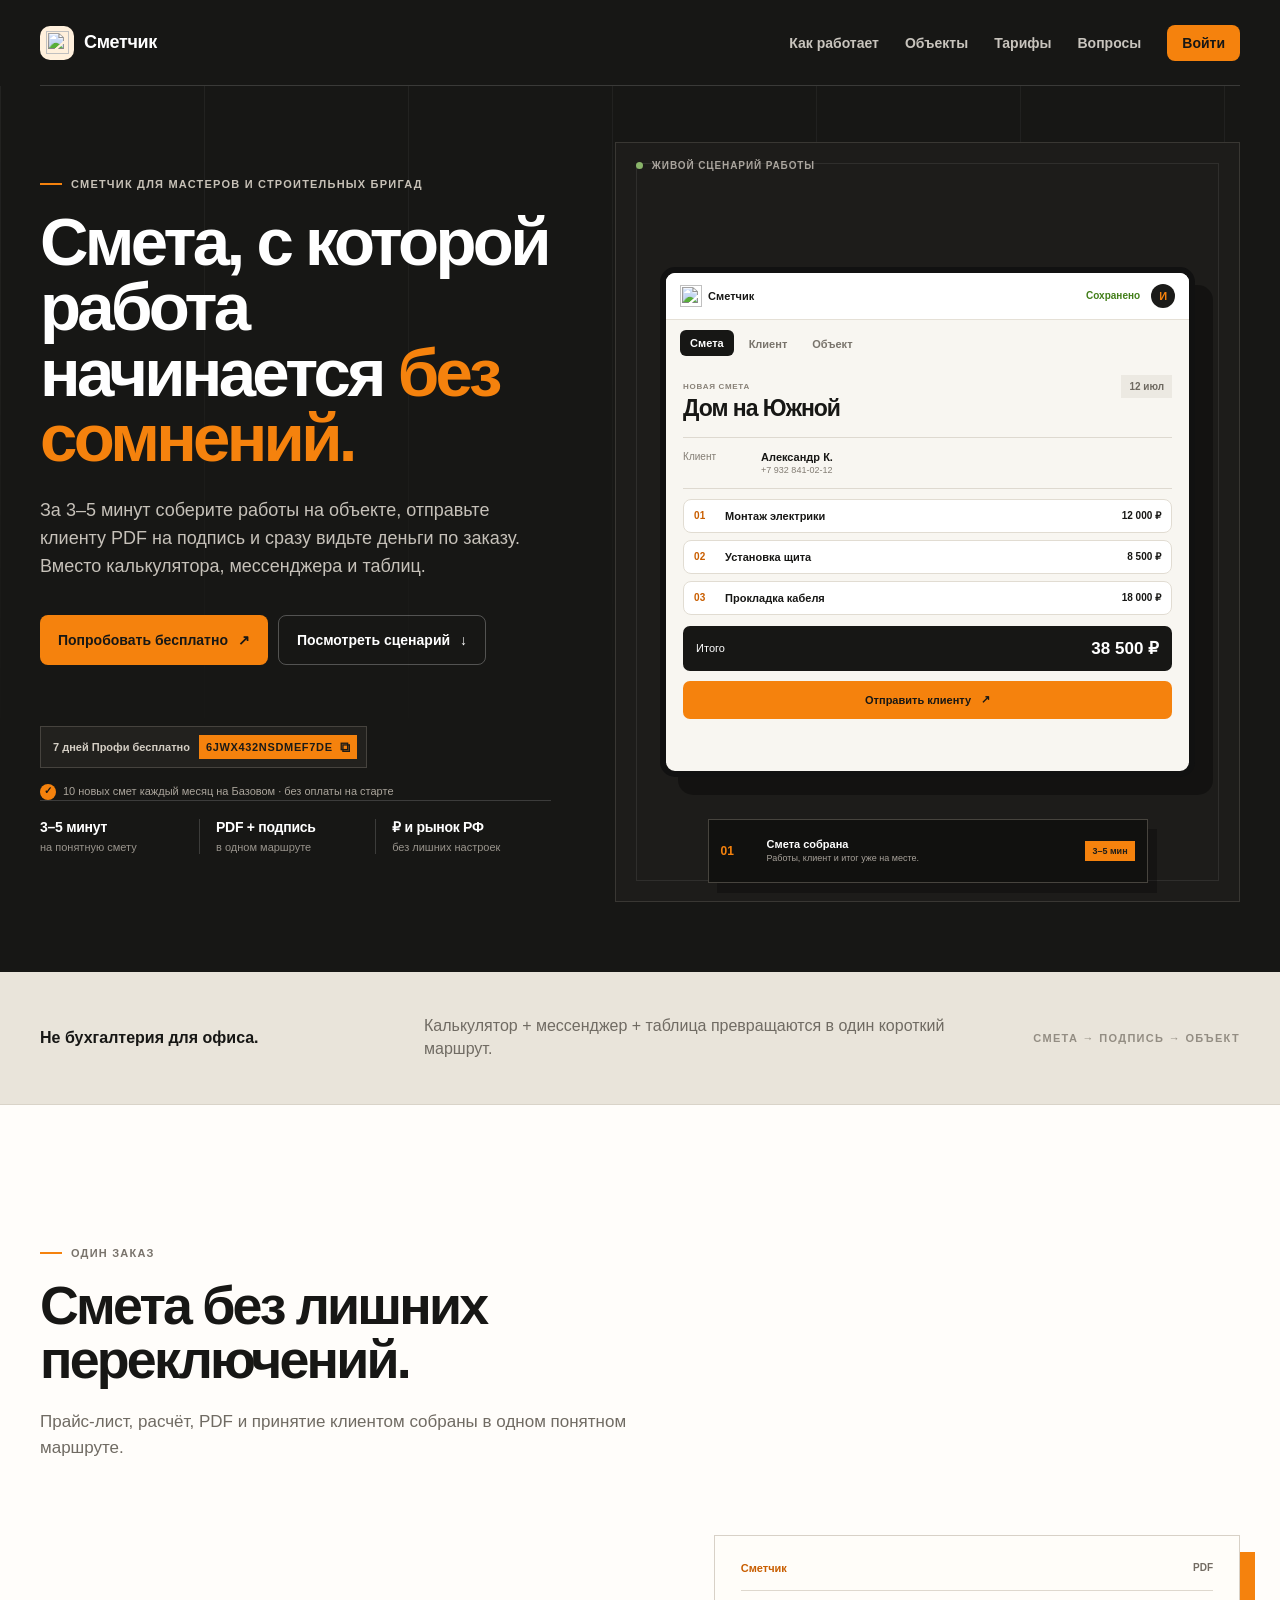
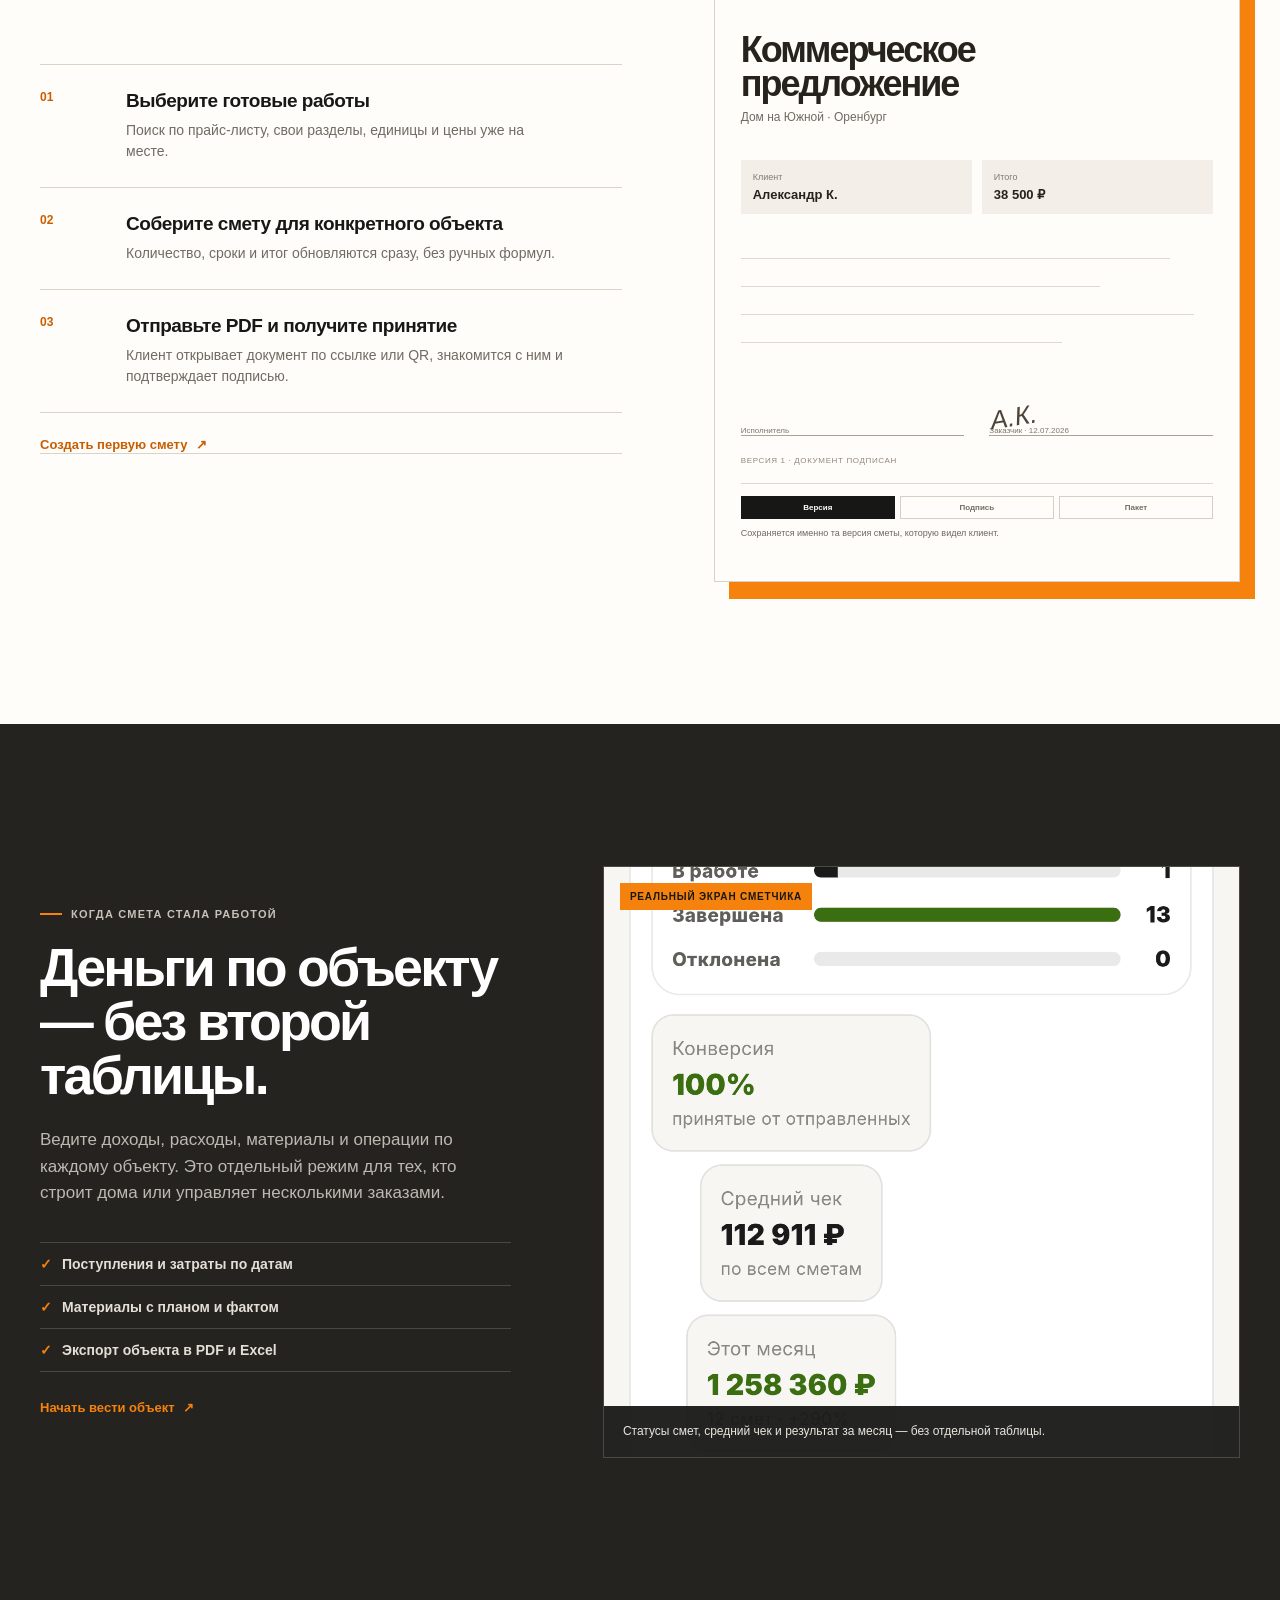
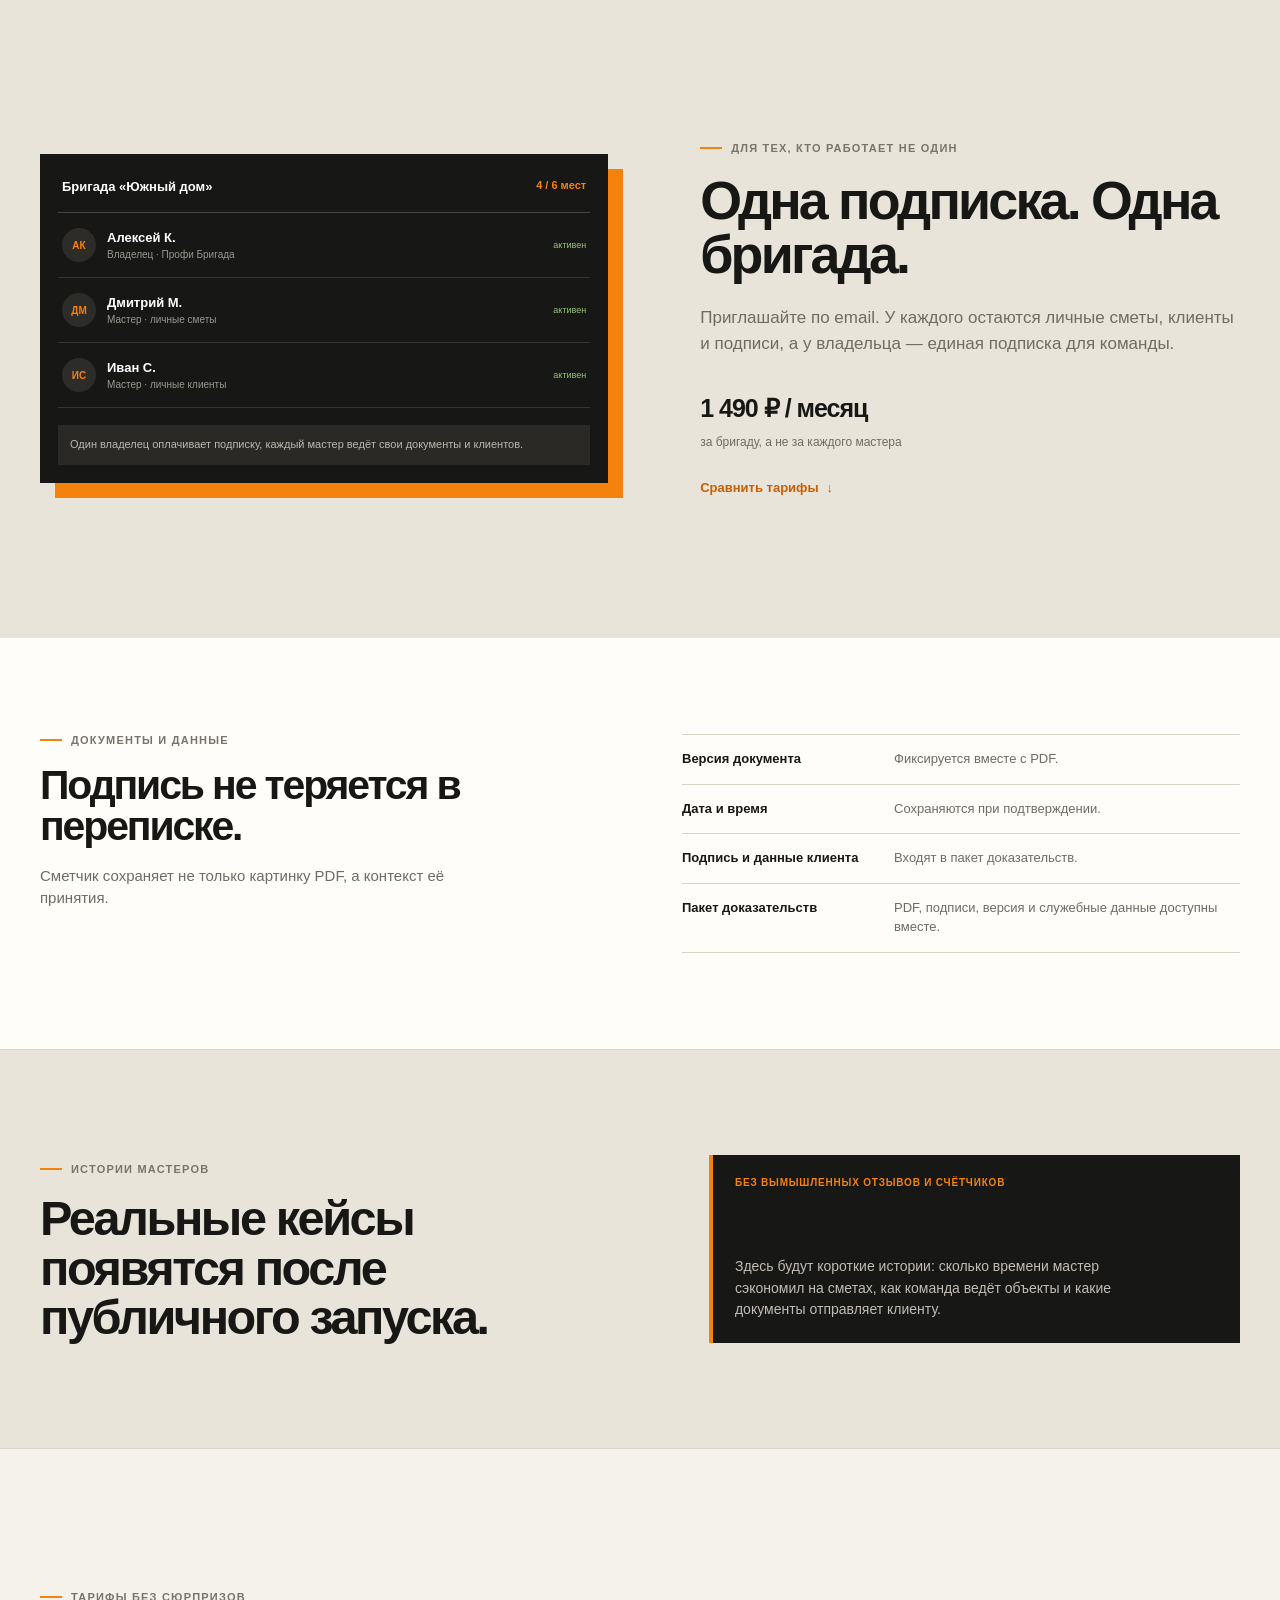
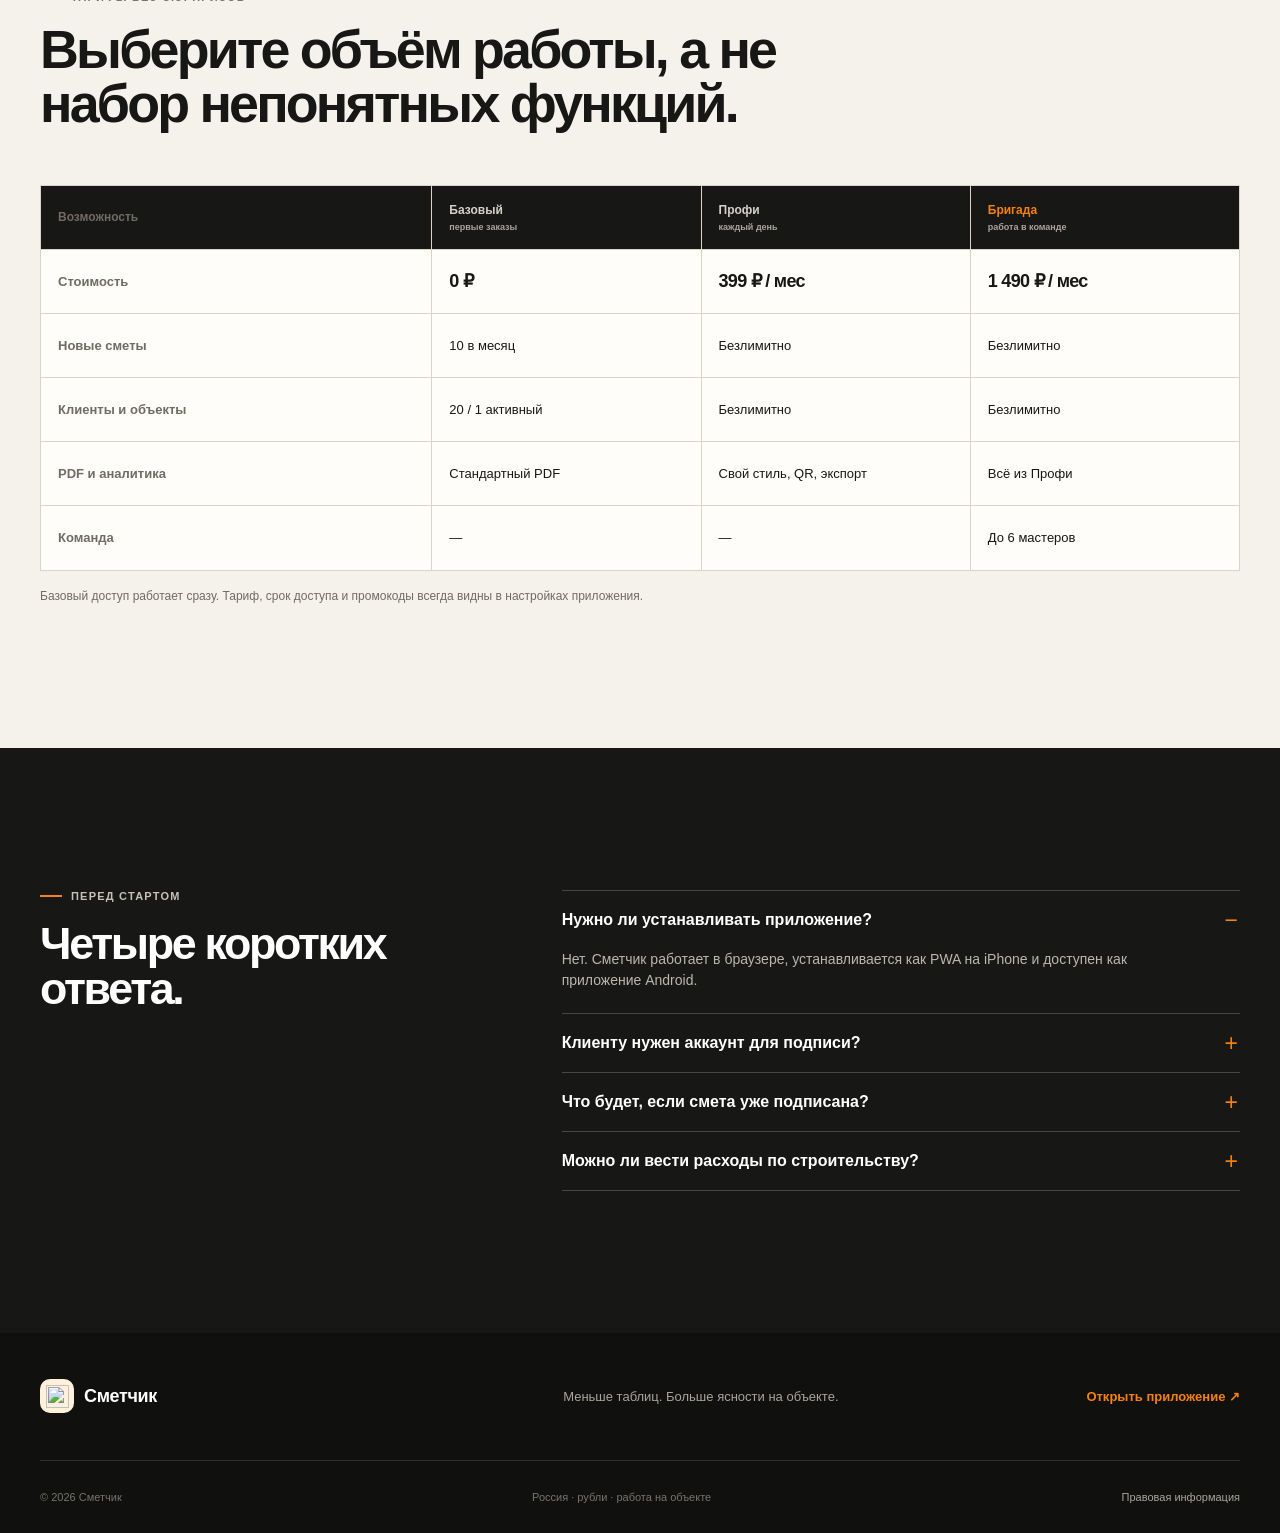
==== commit c9d1a4ae: "Исправил сессии и расширил промокоды бригады" ====
--- a/marketing/index.html
+++ b/marketing/index.html
@@ -41,6 +41,12 @@
               <a class="button button-primary" href="https://smetchik.pages.dev">Попробовать бесплатно <span aria-hidden="true">↗</span></a>
               <a class="button button-secondary" href="#workflow">Посмотреть сценарий <span aria-hidden="true">↓</span></a>
             </div>
+            <div class="hero-promo" aria-label="Промокод на пробный доступ">
+              <span>7 дней Профи бесплатно</span>
+              <button type="button" data-copy-promo="6JWX432NSDMEF7DE" aria-label="Скопировать промокод 6JWX432NSDMEF7DE">
+                <code>6JWX432NSDMEF7DE</code><i aria-hidden="true">⧉</i>
+              </button>
+            </div>
             <p class="hero-start-note"><span>✓</span> 10 новых смет каждый месяц на Базовом · без оплаты на старте</p>
             <div class="hero-facts" aria-label="Ключевые факты">
               <div><b>3–5 минут</b><span>на понятную смету</span></div>
--- a/marketing/styles.css
+++ b/marketing/styles.css
@@ -112,6 +112,11 @@
 /* Conversion details stay deliberately quiet: the product remains the focus. */
 .hero-start-note { display:flex; align-items:center; gap:7px; margin:16px 0 0; color:#aaa49b; font-size:11px; line-height:1.45; }
 .hero-start-note span { display:grid; place-items:center; width:16px; height:16px; flex:0 0 auto; color:#181715; background:var(--orange); border-radius:50%; font-size:10px; font-weight:900; }
+.hero-promo { display:inline-flex; align-items:center; gap:9px; margin-top:16px; padding:8px 9px 8px 12px; color:#d4cec4; background:#22211e; border:1px solid #46433e; font-size:11px; font-weight:700; }
+.hero-promo button { display:inline-flex; align-items:center; gap:7px; padding:5px 7px; color:#1c1b18; background:var(--orange); border:0; cursor:pointer; font:inherit; font-weight:900; transition:transform .16s ease,background-color .16s ease; }
+.hero-promo button:hover { background:#ff9a32; transform:translateY(-1px); }
+.hero-promo code { font-family:inherit; letter-spacing:.06em; }
+.hero-promo i { font-size:14px; font-style:normal; line-height:1; }
 .workflow-action { display:block!important; padding:22px 0 0!important; }
 .workflow-action a,.text-action { display:inline-flex; align-items:center; gap:8px; color:var(--orange-dark); font-size:13px; font-weight:900; transition:gap .18s ease,color .18s ease; }
 .workflow-action a:hover,.text-action:hover { gap:12px; color:var(--ink); }
@@ -131,6 +136,7 @@
 }
 
 @media (max-width:720px) {
+  .hero-promo { width:100%; justify-content:space-between; box-sizing:border-box; }
   .hero-start-note { align-items:flex-start; max-width:340px; }
   .cases { padding:76px 0; }
   .case-placeholder { min-height:0; }
